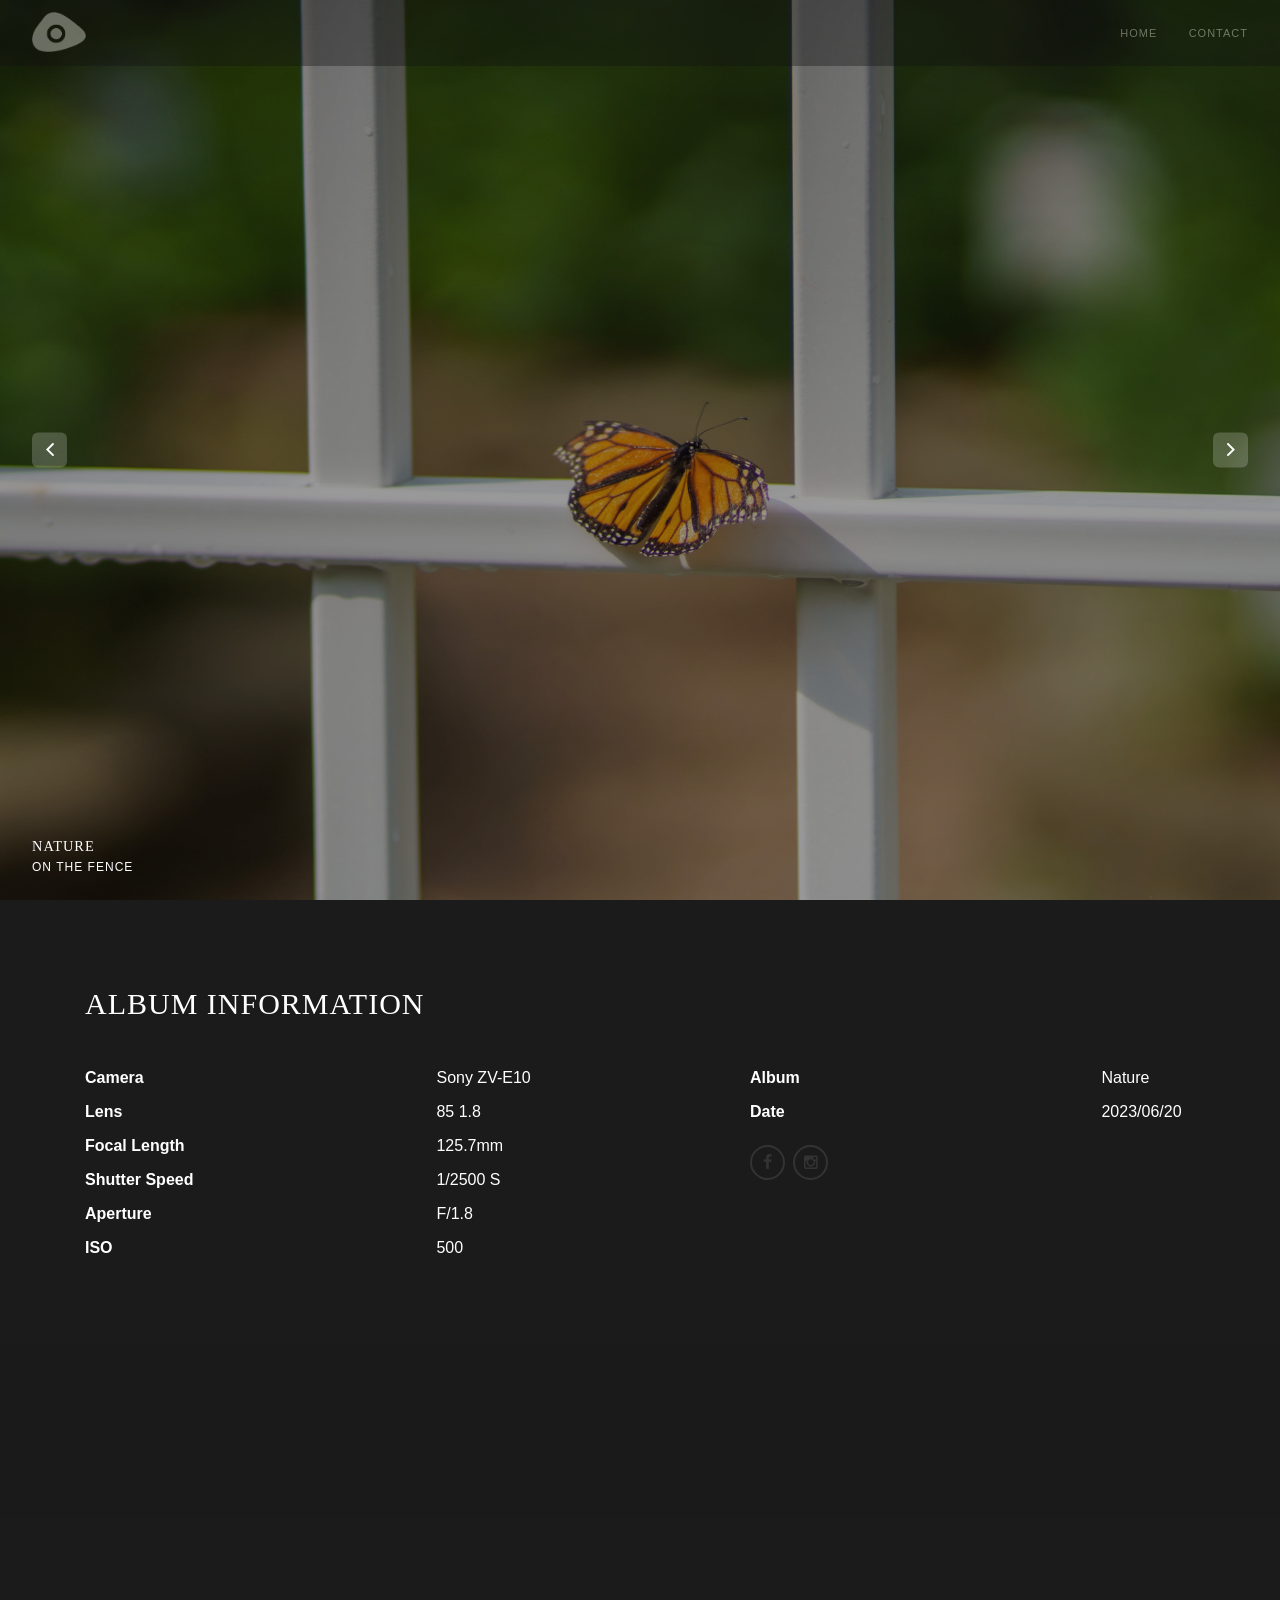
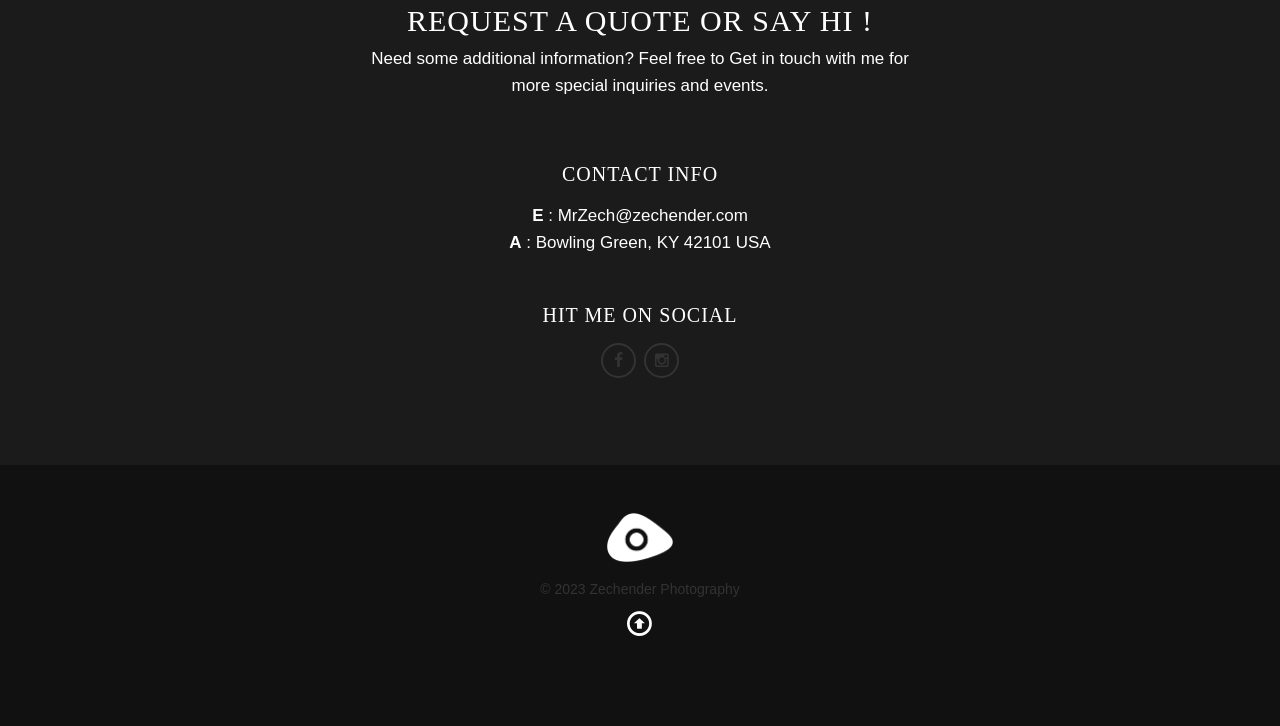
==== album 2.html @ 82163fe3 "plhotos" ====
﻿

<!DOCTYPE html>
<html lang="en">
   <head>
      <!-- Metas -->
      <meta charset="utf-8">
      <title>Sora - Minimal Photographer Template</title>
      <meta name="description" content="">
      <meta name="viewport" content="width=device-width, initial-scale=1.0">
      <!-- Css -->
      <link href="css/bootstrap.css" rel="stylesheet" type="text/css" media="all">
      <link href="css/base.css" rel="stylesheet" type="text/css" media="all">
      <link href="css/main.css" rel="stylesheet" type="text/css" media="all">
      <link href="css/flexslider.css" rel="stylesheet" type="text/css" media="all">
      <link href="css/fonts.css" rel="stylesheet" type="text/css" media="all">
      <link href="../css?family=Montserrat:400,500,600,700,800,900" rel="stylesheet">
      <link href="../css-1?family=Raleway:400,400i,500,700" rel="stylesheet">
   </head>
   <body>
      <!-- Preloader -->
      <div class="loader">
         <!-- Preloader inner -->
         <div class="loader-inner">
            <svg width="120" height="220" viewbox="0 0 100 100" class="loading-spinner" version="1.1" xmlns="http://www.w3.org/2000/svg">
               <circle class="spinner" cx="50" cy="50" r="21" fill="#111111" stroke-width="2"></circle>
            </svg>
         </div>
         <!-- End preloader inner -->
      </div>
      <!-- End preloader-->
      <!--Wrapper-->
      <div class="wrapper">
         <!--Hero section-->
         <section class="hero">
            <!--Main slider-->
            <div class="main-slider slider flexslider">
               <ul class="slides">
                  <li>
                     <div class="background-img overlay">
                        <img src="img/gallery/album/b.jpg" alt="">
                     </div>
                     <div class="block-cat">
                        <h6>Nature<span>On the Fence</span></h6>
                     </div>
                  </li>
                  <li>
                     <div class="background-img overlay">
                        <img src="img/gallery/album/b2.jpg" alt="">
                     </div>
                     <div class="block-cat">
                        <h6>Nature<span>Taking a Rest</span></h6>
                     </div>
                  </li>
                  <li>
                     <div class="background-img overlay">
                        <img src="img/gallery/album/b3.jpg" alt="">
                     </div>
                     <div class="block-cat">
                        <h6>Nature<span>Hanging in There</span></h6>
                     </div>
                  </li>
               </ul>
            </div>
            <!--End main slider-->
            <!--Header-->
            <header class="header default">
               <div class=" left-part">
                  <a class="logo scroll" href="index.html">
                  <img class="mb-0" src="img/logo.png" alt="">
                  </a>
               </div>
               <div class="right-part">
                  <nav class="main-nav">
                     <div class="toggle-mobile-but">
                        <a href="#" class="mobile-but">
                           <div class="lines"></div>
                        </a>
                     </div>
                     <ul>
                        <li><a class="scroll" href="index.html">Home</a></li>
                        <li><a class="scroll" href="#contact">Contact</a></li>
                     </ul>
                  </nav>
               </div>
            </header>
            <!--End header-->
         </section>
         <!--End hero section-->
         <!--Album section-->
         <section class="album main">
            <!--Container-->
            <div class="container">
               <!--Row-->
               <div class="row justify-content-left">
                  <div class="col-12 col-md-10 col-lg-7">
                     <div class="block-content gap-one-bottom-sm text-left ">
                        <h1 class="mb-0">Album information</h1>
                     </div>
                  </div>
               </div>
               <!--End row-->
            </div>
            <!--End container-->
            <!--Container-->
            <div class="container">
               <!--Row-->
               <div class="row justify-content-left">
                  <div class="col-12 col-lg-6">
                     <div class="block-content  text-left ">
                        <div class="block-info mb-3">
                           <span class="block-name bold">Camera</span>
                           <span class="block-value"> Sony ZV-E10</span>
                        </div>
                        <div class="block-info mb-3">
                           <span class="block-name bold">Lens</span>
                           <span class="block-value">  85 1.8</span>
                        </div>
                        <div class="block-info mb-3">
                           <span class="block-name bold">Focal Length </span>
                           <span class="block-value"> 125.7mm</span>
                        </div>
                        <div class="block-info mb-3">
                           <span class="block-name bold">Shutter Speed </span>
                           <span class="block-value">   1/2500 S</span>
                        </div>
                        <div class="block-info mb-3">
                           <span class="block-name bold">Aperture</span>
                           <span class="block-value">  F/1.8</span>
                        </div>
                        <div class="block-info">
                           <span class="block-name bold">ISO</span>
                           <span class="block-value">500</span>
                        </div>
                     </div>
                  </div>
                  <div class="col-12 col-lg-5 offset-lg-1">
                     <div class="block-info mb-3">
                        <span class="block-name bold">Album</span>
                        <span class="block-value">Nature</span>
                     </div>
                     <div class="block-info mb-4">
                        <span class="block-name bold">Date</span>
                        <span class="block-value">2023/06/20</span>
                     </div>
                     <div class="block-info">
                        <ul class="block-social dark list-inline">
                           <li class="list-inline-item">
                              <a href="https://www.facebook.com/ZechenderPhotography/"> <i class="icon-facebook"></i> </a>
                           </li>
                           <li class="list-inline-item">
                              <a href="https://www.instagram.com/iain_zechender/"><i class="icon-instagram"></i> </a>
                           </li>
                        </ul>
                     </div>
                  </div>
               </div>
               <!--End row-->
            </div>
            <!--End container-->
         </section>
         <!--End album section-->
         <!--Album navigation-->
         <section class="main overlay">
            <!-- As a general rule, include a heading (h1-h6) as a child of each section and article element for screen readers purposes-->
            <h1 class="uppercase indent">Album nav</h1>
            <div class="background-img ">
               <img src="img/gallery/album/b4.jpg" alt="">
            </div>
            
         </section>
         <!--End album navigation-->
         <section id="contact" class="contact main">
            <!--Container-->
            <div class="container">
               <!--Row-->
               <div class="row justify-content-center">
                  <div class="col-12 col-md-10 col-lg-7">
                     <div class="block-content  text-center gap-one-bottom-md front-p ">
                        <h1> Request a Quote or Say Hi !</h1>
                        <p class="lead mb-0">Need some additional information? Feel free to Get in touch with me for <br>more special inquiries and events.  </p>
                     </div>
                  </div>
               </div>
               <!--End row-->
            </div>
            <!--End container-->
            <!--Container-->
            <div class="container">
               <!--Row-->
               <div class="row justify-content-center">
                  <div class="col-12 col-md-10 col-lg-7">
                     <div class="block-content text-center">
                        <div class="block-info mb-5">
                           <h5 class="mb-3">contact info</h5>
                           <p class="lead mb-0"><span class="bold">E</span> : MrZech@zechender.com<br>
                              <span class="bold">A</span> : Bowling Green, KY 42101 USA 
                           </p>
                        </div>
                        <div class="block-info">
                           <h5 class="mb-3">Hit me on social</h5>
                           <ul class="block-social dark list-inline">
                              <li class="list-inline-item">
                                 <a href="https://www.facebook.com/ZechenderPhotography/"> <i class="icon-facebook"></i> </a>
                              </li>
                              <li class="list-inline-item">
                                 <a href="https://www.instagram.com/iain_zechender/"><i class="icon-instagram"></i> </a>
                              </li>
                           </ul>
                        </div>
                     </div>
                  </div>
               </div>
               <!--End row-->
            </div>
            <!--End container-->
         </section>
         <!--End contact section-->
         
         <footer class="footer gap-double-sm bg-secondary">
            <!--Container-->
            <div class="container">
               <!--Row-->
               <div class="row justify-content-center">
                  <div class="col-12 col-md-10 col-lg-4">
                     <div class="block-content text-center">
                        <div class="logo">
                           <img class="" src="img/logo.png" alt="">
                        </div>
                        <p class="text-small">&copy; 2023 Zechender Photography <br>
                        <a class="top scroll" href="#header"><i class="icon-up-circled-1"></i></a>
                     </div>
                  </div>
               </div>
               <!--End row-->
            </div>
            <!--End container-->
         </footer>
      </div>
      <!-- End wrapper-->
      <!--Javascript--> 
      <script src="js/jquery-1.12.4.min.js"></script>
      <script src="js/jquery.flexslider-min.js"></script>
      <script src="js/smooth-scroll.js"></script>
      <script src="js/modernizr.js"></script>
      <script src="js/instafeed.min.js"></script>
      <script src="js/jquery.gridrotator.js"></script>
      <script src="js/script.js"></script>
      <!-- Google analytics -->
      <!-- End google analytics -->
   </body>
</html>
---- css/base.css ----
/* Table of Content
==================================================
    1.Reset & Basics
    2.Basic Styles
    3.Typography and Common style
    4.Links


/* Reset & Basics (Inspired by E. Meyers) */

*,
*:before,
*:after {
    -moz-box-sizing: border-box;
    -webkit-box-sizing: border-box;
    -ms-box-sizing: border-box;
    -o-box-sizing: border-box;
}
* {
    margin: 0;
    padding: 0;
}
html,
body,
div,
span,
applet,
object,
iframe,
h1,
h2,
h3,
h4,
h5,
h6,
p,
blockquote,
pre,
a,
abbr,
acronym,
address,
big,
cite,
code,
dfn,
em,
img,
ins,
kbd,
q,
s,
samp,
small,
strike,
strong,
sub,
sup,
tt,
var,
b,
u,
i,
center,
dl,
dt,
dd,
ol,
ul,
li,
fieldset,
form,
label,
legend,
table,
caption,
tbody,
tfoot,
thead,
tr,
th,
td,
article,
aside,
canvas,
details,
embed,
figure,
figcaption,
footer,
header,
hgroup,
menu,
nav,
output,
ruby,
section,
summary,
time,
mark,
audio,
video {
    margin: 0;
    padding: 0;
    border: 0;
    font-size: 100%;
    font: inherit;
    vertical-align: baseline;
    text-decoration: none;
}
article,
aside,
details,
figcaption,
figure,
footer,
header,
hgroup,
menu,
nav,
section {
    display: block;
}
ol,
ul {
    list-style: none;
}
blockquote,
q {
    quotes: none;
}
blockquote:before,
blockquote:after,
q:before,
q:after {
    content: '';
    content: none;
}
table {
    border-collapse: collapse;
    border-spacing: 0;
}
a,
a:hover,
a:active,
a:visited,
a:focus {
    text-decoration: none;
}
img {
    display: block;
    vertical-align: middle;
    height: auto;
    max-width: 100%;
}
.map img {
    max-width: none;
}
a:focus {
    outline: 0;
}
iframe {
    width: 100%;
    border: none;
    display: inline-block;
}
::-moz-selection {
    background: #111111;
    color: #ffffff;
}
/* End reset & basics (Inspired by E. Meyers) */
/*Basic Styles*/



body {
    background: #1b1b1b;
    font-family: "Raleway", "Helvetica Neue", "Helvetica", Helvetica, Arial, sans-serif;
    color: #ffffff;
    margin: 0;
    font-size: 1em;
    font-weight: 500;
    -moz-osx-font-smoothing: grayscale;
    -webkit-font-smoothing: antialiased;
}

/*End basic styles*/
/* Typography and Common style*/

h1,
h2,
h3,
h4,
h5,
h6,
.h1,
.h2,
.h3,
.h4,
.h5,
.h6
 {
    font-family: 'Montserrat';
    margin-bottom:.4rem;
    position: relative;
    letter-spacing: 1px;
    font-weight: 500;
    
}

h1, .h1 {
  font-size: 1.875rem;
  text-transform: uppercase;
  font-weight:400;
}

h2, .h2 {
  font-size: 1.75rem;
}

h3, .h3 {
  font-size: 1.65rem;
}

h4, .h4 {
  font-size: 1.5rem;
}

h5, .h5 {
  font-size: 1.25rem;
  text-transform: uppercase;
}

h6, .h6 {
  font-size: .9375rem;
  text-transform: uppercase;
}

.h6{
    font-family: "Raleway", "Helvetica Neue", "Helvetica", Helvetica, Arial, sans-serif;
    letter-spacing: 4px;
    text-transform: uppercase;
}


em {
    font-style: italic;
}

span{
    display: inline-block;
}

p{
    line-height: 1.6;
    margin-bottom: 1.875rem;
}

p span{
    font-size: inherit;
}

strong{
    font-weight: 900;
}

span.bold{
    font-weight: 700;
}

section,
.section{
    position: relative;
    overflow: hidden;
    width: 100%;
}

.block-content {
    position: relative;
    width: 100%;
}

.front-p {
    position: relative;
    z-index: 100;
}


.text-small {
    font-size: .875rem;
    color: #333333;
    line-height: 1.7;
}

.text-small span{
    color: #ffffff;
}


.d-block{
	display: block;
}


input[type]:-moz-placeholder {
    color: rgba(85,45,35,.5);
}
:-moz-placeholder {
    color: rgba(85,45,35,.5);
}
::-moz-placeholder {
    color: rgba(85,45,35,.5);
}
:-ms-input-placeholder {
    color: rgba(85,45,35,.5);
}
::-webkit-input-placeholder {
    color: rgba(85,45,35,.5);
}


.bg-secondary{
    background: #111111;
}

.indent {
    text-indent: -999px;
    display: none;
}


/* End typography and common style*/


/*Links*/

a,
.but,
.but-round,
input[type="text"],
.mobile-but .lines:after,
.mobile-but .lines:before,
.disable,
.insta-Feed li a:before,
.block-logo img

 {
    transition: 0.4s ease-in-out;;
-webkit-transition: 0.4s ease-in-out;;
-moz-transition: 0.4s ease-in-out;;
    -ms-transition: 0.4s ease-in-out;;
    -o-transition: 0.4s ease-in-out;;
}

.block-social li.list-inline-item:not(:last-child) {
    margin-right: 0.25rem;
}

.block-social li a{
    color: #ffffff;
    border: 2px solid #ffffff;
    border-radius: 50%;
    width: 35px;
    height: 35px;
    display: inline-block;
    text-align: center;
    line-height: 2;
    opacity: .5;
}

.block-social.dark li a{
    color: #333333;
    border: 2px solid #333333;
    opacity: 1;
}


.block-social li a:hover{
    opacity: 1;
}


.block-social.dark li a:hover{
   color: #444444;
    border: 2px solid #444444;
}


.divider{
    padding-top: 12.5rem;
    padding-bottom: 12.5rem;
}


section.divider.large{
    padding-top: 20rem;
    padding-bottom: 20rem;
}

section.main, .main{
    padding-top: 7.42857rem;
    padding-bottom: 7.42857rem;
}



div[class*="col-"].gap-one-bottom-md, .gap-one-bottom-md{
    padding-bottom: 4rem;
}


div[class*="col-"].gap-one-top-md, .gap-one-top-md{
    padding-top: 4rem;
}


div[class*="col-"].gap-double-md, .gap-double-md {
    padding-top: 4rem;
    padding-bottom: 4rem;
}

div[class*="col-"].gap-one-bottom-lg, .gap-one-bottom-lg{
    padding-bottom: 10rem;
}


div[class*="col-"].gap-one-top-lg, .gap-one-top-lg{
    padding-top: 10rem;
}



div[class*="col-"].gap-double-lg, .gap-double-lg {
    padding-top: 10rem;
    padding-bottom: 10rem;
}


div[class*="col-"].gap-one-bottom-sm, .gap-one-bottom-sm{
    padding-bottom: 3rem;
}


div[class*="col-"].gap-one-top-sm, .gap-one-top-sm{
    padding-top: 3rem;
}


div[class*="col-"].gap-double-sm, .gap-double-sm {
    padding-top: 3rem;
    padding-bottom: 3rem;
}

img {
    margin-bottom: 1.875rem;
}
/*End links*/
---- css/main.css ----
/*
*	Sora - Minimal Photographer Template
* 	Copyright 2018
* 	www.mutationmedia.net
* 	Created by : mutationthemes
*
*/
/* Table of Content
==================================================
	1.Preloader
	2.Site wrapper
	3.Hero section
	4.About section
    5.Package section
    6.Testimonials section
    7.Gallery section
    8.Contact section
    8.Instagram grid section
    9.Footer
    10.Mediaqueries




/*Preloader*/

.loader {
    background: #111111;
    bottom: 0;
    height: 100%;
    left: 0;
    position: fixed;
    right: 0;
    top: 0;
    width: 100%;
    z-index: 9999;
}
.loader-inner {
    left: 0;
    position: absolute;
    top: 50%;
    width: 100%;
    text-align: center;
    transform: translateY(-50%);
    -webkit-transform: translateY(-50%);
    -moz-transform: translateY(-50%);
    -ms-transform: translateY(-50%);
    -o-transform: translateY(-50%);
}
.loading-spinner {
    width: 80px;
    height: 80px;
    animation: spinner-rotate 2s ease-in-out infinite;
    -webkit-animation: spinner-rotate 2s ease-in-out infinite;
    -moz-animation: spinner-rotate 2s ease-in-out infinite;
    -ms-animation: spinner-rotate 2s ease-in-out infinite;
    -o-animation: spinner-rotate 2s ease-in-out infinite;
}
.spinner {
    animation: spinner-color 8s ease-in-out infinite, spinner-dash 2s ease-in-out infinite;
    -webkit-animation: spinner-color 8s ease-in-out infinite, spinner-dash 2s ease-in-out infinite;
    -moz-animation: spinner-color 8s ease-in-out infinite, spinner-dash 2s ease-in-out infinite;
    -ms-animation: spinner-color 8s ease-in-out infinite, spinner-dash 2s ease-in-out infinite;
    -o-animation: spinner-color 8s ease-in-out infinite, spinner-dash 2s ease-in-out infinite;
    stroke-linecap: round;
}
@keyframes spinner-rotate {
    100% {
        transform: rotate(360deg);
        -webkit-transform: rotate(360deg);
        -moz-transform: rotate(360deg);
        -ms-transform: rotate(360deg);
        -o-transform: rotate(360deg);
    }
}
@keyframes spinner-color {
    0%, 100% {
        stroke: #ffffff;
    }
    
}
@keyframes spinner-dash {
    0% {
        stroke-dasharray: 1, 200;
        stroke-dashoffset: 0;
    }
    50% {
        stroke-dasharray: 90, 200;
        stroke-dashoffset: -35px;
    }
    100% {
        stroke-dasharray: 90, 200;
        stroke-dashoffset: -125px;
    }
}
/*End preloader*/


/*Site wrapper*/

.wrapper {
    position: relative;
}

/*End site wrapper*/


/* Hero Section*/


section.hero {
    background: #151514;
    padding: 0;
    position: relative;
    overflow:hidden;
}



.background-img  img {
    display: none;
}
.background-img {
    width: 100%;
    height: 100%;
}
.background-img {
    background-attachment: scroll;
    background-clip: border-box;
    background-color: #222222;
    background-image: none;
    background-origin: padding-box;
    background-position: 50% 50% !important;
    background-repeat: repeat;
    background-size: cover !important;
    height: 100%;
    left: 0;
    position: absolute;
    top: 0;
    width: 100%;
    z-index: 0;
}
.overlay:before {
      position: absolute;
  top: 0;
  left: 0;
  max-width: none !important;
  max-height: none !important;
  -webkit-backface-visibility: hidden;
  -moz-backface-visibility: hidden;
  -ms-backface-visibility: hidden;
  -o-backface-visibility: hidden;
  backface-visibility: hidden;
  -webkit-perspective: 1000px;
  -moz-perspective: 1000px;
  -ms-perspective: 1000px;
  -o-perspective: 1000px;
  perspective: 1000px;
    background: rgba(17, 17, 17, .4);
    width: 100%;
    height: 100%;

    z-index: 3;
    content: "";
}
section.hero   .inner-hero {
    bottom: 0;
    left: 0;
    position: absolute;
    right: 0;
    top: 0;
    height: 100%;
    z-index: 10;
}


.height-hero{
    height: 70px;
}


.slider  .slides  li {
    background-size: cover;
    min-height:600px;
}


.header.default {
    left: 0;
    position: absolute;
    top: 0;
    width: 100%;
    z-index: 1000;
}


.header.switched-header {
    background-color: #111111;
    left: 0;
    position: fixed;
    top: 0;
    width: 100%;
    z-index: 999;
}
.header  .left-part {
    float: left;
    margin-left: 2rem;
}
.header  .logo {
    display: inline-block;
    height: 50px;
    margin-top: .775rem;
}

.header  .logo  img {
    max-height: 80%;
}




.header  .right-part {
    float: right;
    margin-right: 2rem;
    position: relative;
}
.mobile-but {
    display: inline-block;
    height: 24px;
    position: absolute;
    right: -1rem;
    top: -38px;
    z-index: 1000;
    display: none;
}
.mobile-but  .lines {
    transform: translate(0px, 10px) rotate(0deg);
    -webkit-transform: translate(0px, 10px) rotate(0deg);
    -ms-transform: translate(0px, 10px) rotate(0deg);
    -moz-transform: translate(0px, 10px) rotate(0deg);
}
.mobile-but  .lines,
.mobile-but  .lines:after,
.mobile-but  .lines:before {
    height: 2px;
    width: 25px;
}
.mobile-but  .lines:after,
.mobile-but  .lines:before {
    content: " ";
    display: block;
}
.mobile-but  .lines:after {
    transform: translate(0px, 4px) rotate(0deg);
    -webkit-transform: translate(0px, 4px) rotate(0deg);
    -ms-transform: translate(0px, 4px) rotate(0deg);
    -moz-transform: translate(0px, 4px) rotate(0deg);
}
.mobile-but  .lines:before {
    transform: translate(0px, -4px) rotate(0deg);
    -webkit-transform: translate(0px, -4px) rotate(0deg);
    -ms-transform: translate(0px, -4px) rotate(0deg);
    -moz-transform: translate(0px, -4px) rotate(0deg);
}
.mobile-but  .lines:after,
.mobile-but  .lines:before {
    background: #ffffff;
}
.toggle-mobile-but.active   .mobile-but   .lines:after {
    transform: translate(0px, -1px) rotate(45deg);
    -webkit-transform: translate(0px, -1px) rotate(45deg);
    -ms-transform: translate(0px, -1px) rotate(45deg);
    -moz-transform: translate(0px, -1px) rotate(45deg);
}
.toggle-mobile-but.active  .mobile-but .lines:before {
    transform: translate(0px, 1px) rotate(-45deg);
    -webkit-transform: translate(0px, 1px) rotate(-45deg);
    -ms-transform: translate(0px, 1px) rotate(-45deg);
    -moz-transform: translate(0px, 1px) rotate(-45deg);
}
.main-nav li {
    display: block;
    float: left;
    margin-left: 1.9625rem;
    font-size: .6875rem;
    text-transform: uppercase;
    font-family: 'Montserrat', sans-serif;
    letter-spacing: 1px;
    list-style: none;
    
}
.main-nav li  a {
    color: #ffffff;
    display: block;
    position: relative;
    padding: 1.7rem 0;
}

.hero-content {
    color: #ffffff;
    position: relative;
    text-align: center;
    top: 50%;
    transform: translateY(-50%);
    -webkit-transform: translateY(-50%);
    -moz-transform: translateY(-50%);
    -ms-transform: translateY(-50%);
    -o-transform: translateY(-50%);
}

.text-frame{
    position: absolute;
    left: 50%;
    transform: translate(-50%, -50%);
    -webkit-transform: translate(-50%, -50%);
    -moz-transform: translate(-50%, -50%);
    -ms-transform: translate(-50%, -50%);
    -o-transform: translate(-50%, -50%);
    top: 50%;
}

.text-frame.hero{
    max-height: 160%;
}

.text-frame.package{
    max-height: 130%;
}

/* End hero section*/



/* About section*/


p.block-intro{
    line-height: 1.4;

}

/* End about section*/



/* Package section*/


.package-header{
    position: relative;
    height: 47px;
}

.package-header h5 span{
    display: block;
    font-family: "Raleway", "Helvetica Neue", "Helvetica", Helvetica, Arial, sans-serif;
    text-transform: uppercase;
    font-size: .8125rem;
    margin-top: .3125rem;
}


.package-body li{
    line-height: 1.7;
}


.block-logo img:hover {
    transform: scale(1.05);
    -webkit-transform: scale(1.05);
    -ms-transform: scale(1.05);
    -moz-transform: scale(1.05);
}
.block-logo img {
    opacity: .1;
    margin-bottom: 0;
}

/* End package section*/





/* Testimonials section*/


.blockquote{
    position: relative;
}

.blockquote p{
    font-weight: 800;
    line-height: 1.4;
    font-size: 2rem;
    font-family: 'Montserrat', sans-serif;
    position: relative;
}


.blockquote img.quote{
     position: absolute;
    width: 13% !important;;
    left: 0;
    top: 0;
    z-index: -1;
}

.blockquote .quote-info img{
    margin-left:auto;
    margin-right: auto;
    margin-bottom: 1.25rem;
    width: 12% !important;
}

.blockquote .quote-info h6 span{
    display: block;
    font-family: "Raleway", "Helvetica Neue", "Helvetica", Helvetica, Arial, sans-serif;
    text-transform: uppercase;
    font-size: .8125rem;
    margin-top: .3125rem;
}

/* End testimonials section*/




/* Gallery section*/



.gallery .block-content .col-lg-4{
    padding-right: 0;
    padding-left: 0;
    float: left;
}

.gallery .block-content .block-gallery{
    position: relative;
}

.gallery .block-content .block-gallery img{
    margin-bottom: 0;
}

.block-gallery .block-cat a{
    position: absolute;
    background: rgba(17, 17, 17, .4);
    width: 100%;
    height: 100%;
    left: 0;
    top: 0;



}

.block-gallery .block-cat a:hover{
    background: rgba(17, 17, 17, .6);

}

.block-gallery .block-cat h6, .main-slider .block-cat h6{
    position: absolute;
    left: 2rem;
    bottom: 20px;
    z-index: 4;
}


.block-gallery .block-cat i{
    position: absolute;
    right: 2rem;
    bottom: 50px;
    z-index: 4;
    font-size: 1.1rem;
}


.block-gallery .block-cat h6 span, .main-slider .block-cat h6 span{
    display: block;
    font-family: "Raleway", "Helvetica Neue", "Helvetica", Helvetica, Arial, sans-serif;
    text-transform: uppercase;
    font-size: .8125rem;
    margin-top: .3125rem;
    font-weight: 300;
}



.block-content.filter{
	padding: 1.25rem 0;
}

.height-filter{
    height: 37px;
}


.height-filter img.menu-filter-frame{
    -webkit-transform: translateX(-50%);
    -moz-transform: translateX(-50%);
    -ms-transform: translateX(-50%);
    -o-transform: translateX(-50%);
    position: absolute;
    top: 19px;
    max-height:51%;
    left: 50%;
}

.block-filter {
    z-index: 100;
    width: 100%;
    text-align: center;
}


.block-filter li{
	padding: .75rem 0;
}


.block-filter li, .block-album-nav li, .height-insta .block-content a {
    margin-left: .98125rem;
    margin-right: .98125rem !important;
    font-size: .6875em;
    text-transform: uppercase;
    font-family: 'Montserrat', sans-serif;
    letter-spacing: 1px;
    position: relative;
}



.block-filter li a.active:before {
    content: "";
    background: #ffffff;
    width: 100%;
    height: 1px;
    position: absolute;
    top:18px;
    
}

.disable:before{
    opacity:.6;
    background-color: #222222;
    content: "";
    display: block;
    height: 100%;
    left: 0;
    position: absolute;
    top: 0;
    width: 100%;
    z-index:12;
}

.block-info   p{
    display: inline-block;
}

.block-info .block-name {
    min-width: 347px;
}



 .height-album{
    position: absolute;
    left: 50%;
    transform: translateX(-50%);
    -webkit-transform: translateX(-50%);
    -moz-transform: translateX(-50%);
    -ms-transform: translateX(-50%);
    -o-transform: translateX(-50%);
    height: 37px;
    width: 100%;
    top: -10px;
}

 .height-album img.menu-album-frame {
    position: absolute;
    max-width: inherit;
    left: 50%;
    transform: translateX(-50%);
    -webkit-transform: translateX(-50%);
    -moz-transform: translateX(-50%);
    -ms-transform: translateX(-50%);
    -o-transform: translateX(-50%);
    max-height: 100%;
    top: -4px;
}



 .height-insta img.insta-btn-frame {
    position: absolute;
    max-width: inherit;
    left: 50%;
    transform: translateX(-50%);
    -webkit-transform: translateX(-50%);
    -moz-transform: translateX(-50%);
    -ms-transform: translateX(-50%);
    -o-transform: translateX(-50%);
    max-height: 100%;
    top: -4px;

}


.height-insta{
    height: 37px;
    position: absolute;
    left: 50%;
    transform: translateX(-50%);
    -webkit-transform: translateX(-50%);
    -moz-transform: translateX(-50%);
    -ms-transform: translateX(-50%);
    -o-transform: translateX(-50%);
    top: 100px;
    width: 100%;
}


.height-insta .block-content a i {
    margin-right: .625rem;
}


/* End gallery section*/



/* Instagram grid section*/

.ri-grid ul {
    list-style: none;
    display: block;
    width: 100%;
    margin: 0;
    padding: 0;
}


.ri-grid ul:before,
.ri-grid ul:after{
    content: '';
    display: table;
}

.ri-grid ul:after {
    clear: both;
}

.ri-grid ul {
    zoom: 1; /* For IE 6/7 (trigger hasLayout) */
} 

.ri-grid ul li {
    -webkit-perspective: 400px;
    -moz-perspective: 400px;
    -o-perspective: 400px;
    -ms-perspective: 400px;
    perspective: 400px; 
    margin: 0;
    padding: 0;
    float: left;
    position: relative;
    display: block;
    overflow: hidden;
    background: #1b1b1b;
}

.ri-grid ul li a{
    display: block;
    outline: none;
    position: absolute;
    left: 0;
    top: 0;
    width: 100%;
    height: 100%;
    -webkit-backface-visibility: hidden;
    -moz-backface-visibility: hidden;
    -o-backface-visibility: hidden;
    -ms-backface-visibility: hidden;
    backface-visibility: hidden;
    -webkit-transform-style: preserve-3d;
    -moz-transform-style: preserve-3d;
    -o-transform-style: preserve-3d;
    -ms-transform-style: preserve-3d;
    transform-style: preserve-3d;
    -webkit-background-size: 100% 100%;
    -moz-background-size: 100% 100%;
    background-size: 100% 100%;
    background-position: center center;
    background-repeat: no-repeat;
    background-color: #333;
    -webkit-box-sizing: content-box;
    -moz-box-sizing: content-box;
    box-sizing: content-box;
}


.insta-Feed li a{
    position: relative;
}


.insta-Feed li a:before {
    position: absolute;
    background: rgba(17, 17, 17, .4);
    width: 100%;
    height: 100%;
    top: 0;
    left: 0;
    z-index: 3;
    content: "";
}


.insta-Feed li a:hover:before {
    position: absolute;
    background: rgba(17, 17, 17, .6);
    width: 100%;
    height: 100%;
    top: 0;
    left: 0;
    z-index: 3;
    content: "";
}

/* End instagram grid section */


/* Footer*/



.footer .logo{
    display: block;
    height: 65px;
}

.footer .logo img {
    max-height: 75%;
    margin-left:auto;
    margin-right: auto;
}

.footer a.top{
    color: #ffffff;
    font-size: 1.675rem;
    display: inline-block;
}


/* End footer*/


/*Media queries*/

@media  screen and (max-width: 1366px) {
    
}

@media all and (max-width: 990px) {


    .header .left-part,
    .header .right-part {float: none;display: block;}
    .header .left-part {margin-left: 1rem;}
    .header {background-color: #1b1b1b;padding:.375rem 0;}
    .header .logo {margin-top: 0;}
    .header .logo img {margin-top: .4125rem;}
    .mobile-but {display: block;}
    .main-nav ul {display: none;}
    .main-nav li {float: none;display: block;margin-left: 1rem;}
    .main-nav li a{padding: .525rem 0;}
    .main-nav li:first-child a {padding-top: .625rem;}
    .block-logo img {width: 35%;margin-left: auto;margin-right: auto;}

}

@media only screen and (min-device-width: 720px) and (max-device-width: 1280px) and (orientation: portrait) {
    input,
    textarea {
        -webkit-appearance: none;
    }   

}

@media only screen and (min-device-width: 1024px) and (max-device-width: 1366px) and (orientation: landscape) {
			
			section.main, .main {padding-top: 5.42857rem; padding-bottom: 5.42857rem;}
    		h6, .h6{font-size: .9rem;}
			.block-gallery .block-cat h6 span, .main-slider .block-cat h6 span, .blockquote .quote-info h6 span{font-size: .7525rem;}
}


@media only screen and (min-device-width: 1024px) and (max-device-width: 1366px)  and (orientation: portrait){
			
			section.main, .main {padding-top: 5.42857rem; padding-bottom: 5.42857rem;}
			.blockquote p{font-size: 1.875rem;}
			h6, .h6{font-size: .9rem;}
			.block-gallery .block-cat h6 span, .main-slider .block-cat h6 span, .blockquote .quote-info h6 span{font-size: .7525rem;}
    
}


@media only screen and (min-width: 768px) and (max-width: 1024px) and (orientation: landscape) {
    input,
    textarea {
        -webkit-appearance: none;
    }

	section.main, .main {padding-top: 5.42857rem; padding-bottom: 5.42857rem;}
    h1, .h1{font-size: 1.675rem;}
    h6, .h6{font-size: .8375rem;}
    h5, .h5 {font-size: 1.15rem;}
    .block-gallery .block-cat h6 span, .main-slider .block-cat h6 span, .blockquote .quote-info h6 span{font-size: .7125rem;}
    .text-frame.hero{max-height: 140%;top:40%}
    .text-frame.package{max-height: 120%;}
    .block-gallery .block-cat i{right: 1rem;}
    .blockquote p{font-size: 1.875rem;}
    .blockquote img.quote{width: 15% !important;}

}



@media only screen and (min-width: 768px) and (max-width: 960px){
    input,
    textarea {
        -webkit-appearance: none;
    }

	section.main, .main {padding-top: 5.42857rem; padding-bottom: 5.42857rem;}
    h1, .h1{font-size: 1.675rem;}
    h6, .h6{font-size: .9375rem;}
    h5, .h5 {font-size: 1.15rem;}
    .block-gallery .block-cat h6 span, .main-slider .block-cat h6 span{font-size: .7125rem;}
    .text-frame.hero{max-height: 140%;top:40%}
    .text-frame.package{max-height: 120%;}
    .block-filter li {margin-left: .48125rem !important;margin-right: .48125rem !important;}
    .block-logo img {width: 25%;margin-left: auto;margin-right: auto;}
    .block-package{margin-bottom: 4rem;}
    .blockquote p{font-size: 1.875rem;}
    .blockquote img.quote{width: 15% !important;}
    .row .col-12.col-lg-4:last-child .block-package{margin-bottom: 0;}  
    section.album .col-12.col-lg-5.offset-lg-1{margin-top:1rem; }
    .height-filter img.menu-filter-frame{max-height: 45%;top:22px;}
    .main-nav li {font-size:.6875rem;}

    
}



@media only screen and (min-width: 480px) and (max-width: 767px) {
    input,
    textarea {
        -webkit-appearance: none;
    }

    body{font-size: .875rem;}
    section.main, .main {padding-top: 5.42857rem; padding-bottom: 5.42857rem;}
    h1, .h1{font-size: 1.275rem;}
    h6, .h6{font-size: .7675rem;}
    .h6{letter-spacing:3px}
    h5, .h5 {font-size: 1.05rem;}
    .lead{font-size: .9375rem;}
    .text-small{font-size: .75rem;}
    .btn{font-size: .7125rem; padding: 1rem 1rem;}
    .block-social li a{line-height: 2.2;}
    .block-gallery .block-cat h6 span, .main-slider .block-cat h6 span, .blockquote .quote-info h6 span{font-size: .6125rem;}
    .block-gallery .block-cat h6, .main-slider .block-cat h6{left: 1rem;}
    .block-gallery .block-cat i{right: 1rem;bottom: 42px;}
    .text-frame.hero{max-height: 105%;top:35%;}
    .text-frame.package{max-height: 110%;}
    .height-filter img.menu-filter-frame{max-height: 49%;}
    .divider {padding-top: 10rem;padding-bottom: 10rem;}
    .block-package{margin-bottom: 4rem;}
    .row .col-12.col-lg-4:last-child .block-package{margin-bottom: 0;}
    .blockquote p{font-size: 1.375rem;}
    .blockquote img.quote{width: 15% !important;}
    .block-logo img {width: 35%;margin-left: auto;margin-right: auto;}
    section.album .col-12.col-lg-5.offset-lg-1{margin-top:1rem; }


   
}
@media only screen and (max-width: 479px) {
    input,
    textarea {
        -webkit-appearance: none;
    }


    body{font-size: .875rem;}
    section.main, .main {padding-top: 5.42857rem; padding-bottom: 5.42857rem;}
    h1, .h1{font-size: 1.275rem;}
    h6, .h6{font-size: .7675rem;}
    .h6{letter-spacing:3px}
    h5, .h5 {font-size: 1.05rem;}
    .lead{font-size: .9375rem;}
    .text-small{font-size: .75rem;}
    .btn{font-size: .7125rem; padding: 1rem 1rem;}
    .block-social li a{line-height: 2.2;}
    .block-gallery .block-cat h6 span, .main-slider .block-cat h6 span, .blockquote .quote-info h6 span{font-size: .6125rem;}
    .text-frame.hero{max-height: 105%;top:35%;}
    .text-frame.package{max-height: 110%;}
    .height-filter{height: auto;}
    .block-gallery .block-cat h6, .main-slider .block-cat h6{left: 1rem;}
    .block-gallery .block-cat i{right: 1rem;bottom: 42px;}
    .blockquote .quote-info img{width: 20% !important;}
     .flex-direction-nav .flex-prev {left: 1rem !important;}
 	.flex-direction-nav .flex-next{right: 1rem !important;}
    .block-logo img {width: 50%;margin-left: auto;margin-right: auto;}
    .block-package{margin-bottom: 2rem;}
    .blockquote p{font-size: 1.375rem;}
    .blockquote img.quote{width: 20% !important;}
    .row .col-12.col-lg-4:last-child .block-package{margin-bottom: 0;}  
    .height-filter img.menu-filter-frame, .height-album img.menu-album-frame{display: none;}
    .block-info .block-name{min-width: 190px;}
    section.album .col-12.col-lg-5.offset-lg-1{margin-top:1rem; }

   
    
}
/*End media queries*/
---- css/fonts.css ----
﻿@font-face {
  font-family: 'fontello';
  src: url('../font/fontello.eot');
  src: url('../font/fontello.eot') format('embedded-opentype'),
       url('../font/fontello.woff2') format('woff2'),
       url('../font/fontello.woff') format('woff'),
       url('../font/fontello.ttf') format('truetype'),
       url('../font/fontello.svg') format('svg');
  font-weight: normal;
  font-style: normal;
}
/* Chrome hack: SVG is rendered more smooth in Windozze. 100% magic, uncomment if you need it. */
/* Note, that will break hinting! In other OS-es font will be not as sharp as it could be */
/*
@media screen and (-webkit-min-device-pixel-ratio:0) {
  @font-face {
    font-family: 'fontello';
    src: url('../font/fontello.svg') format('svg');
  }
}
*/
 
 [class^="icon-"]:before, [class*=" icon-"]:before {
  font-family: "fontello";
  font-style: normal;
  font-weight: normal;
  speak: none;
 
  display: inline-block;
  text-decoration: inherit;
  width: 1em;
  margin-right: .2em;
  text-align: center;
  /* opacity: .8; */
 
  /* For safety - reset parent styles, that can break glyph codes*/
  font-variant: normal;
  text-transform: none;
 
  /* fix buttons height, for twitter bootstrap */
  line-height: 1em;
 
  /* Animation center compensation - margins should be symmetric */
  /* remove if not needed */
  margin-left: .2em;
 
  /* you can be more comfortable with increased icons size */
  /* font-size: 120%; */
 
  /* Font smoothing. That was taken from TWBS */
  -webkit-font-smoothing: antialiased;
  -moz-osx-font-smoothing: grayscale;
 
  /* Uncomment for 3D effect */
  /* text-shadow: 1px 1px 1px rgba(127, 127, 127, 0.3); */
}
 
.icon-glass:before { content: '\e800'; } /* 'î €' */
.icon-music:before { content: '\e801'; } /* 'î ' */
.icon-search:before { content: '\e802'; } /* 'î ‚' */
.icon-mail:before { content: '\e803'; } /* 'î ƒ' */
.icon-mail-alt:before { content: '\e804'; } /* 'î „' */
.icon-mail-squared:before { content: '\e805'; } /* 'î …' */
.icon-heart:before { content: '\e806'; } /* 'î †' */
.icon-heart-empty:before { content: '\e807'; } /* 'î ‡' */
.icon-star:before { content: '\e808'; } /* 'î ˆ' */
.icon-star-empty:before { content: '\e809'; } /* 'î ‰' */
.icon-star-half:before { content: '\e80a'; } /* 'î Š' */
.icon-star-half-alt:before { content: '\e80b'; } /* 'î ‹' */
.icon-user:before { content: '\e80c'; } /* 'î Œ' */
.icon-user-plus:before { content: '\e80d'; } /* 'î ' */
.icon-user-times:before { content: '\e80e'; } /* 'î Ž' */
.icon-users:before { content: '\e80f'; } /* 'î ' */
.icon-male:before { content: '\e810'; } /* 'î ' */
.icon-female:before { content: '\e811'; } /* 'î ‘' */
.icon-child:before { content: '\e812'; } /* 'î ’' */
.icon-user-secret:before { content: '\e813'; } /* 'î “' */
.icon-video:before { content: '\e814'; } /* 'î ”' */
.icon-videocam:before { content: '\e815'; } /* 'î •' */
.icon-picture:before { content: '\e816'; } /* 'î –' */
.icon-camera:before { content: '\e817'; } /* 'î —' */
.icon-camera-alt:before { content: '\e818'; } /* 'î ˜' */
.icon-th-large:before { content: '\e819'; } /* 'î ™' */
.icon-th:before { content: '\e81a'; } /* 'î š' */
.icon-th-list:before { content: '\e81b'; } /* 'î ›' */
.icon-ok:before { content: '\e81c'; } /* 'î œ' */
.icon-ok-circled:before { content: '\e81d'; } /* 'î ' */
.icon-ok-circled2:before { content: '\e81e'; } /* 'î ž' */
.icon-ok-squared:before { content: '\e81f'; } /* 'î Ÿ' */
.icon-cancel:before { content: '\e820'; } /* 'î  ' */
.icon-cancel-circled:before { content: '\e821'; } /* 'î ¡' */
.icon-cancel-circled2:before { content: '\e822'; } /* 'î ¢' */
.icon-plus:before { content: '\e823'; } /* 'î £' */
.icon-plus-circled:before { content: '\e824'; } /* 'î ¤' */
.icon-plus-squared:before { content: '\e825'; } /* 'î ¥' */
.icon-plus-squared-alt:before { content: '\e826'; } /* 'î ¦' */
.icon-minus:before { content: '\e827'; } /* 'î §' */
.icon-minus-circled:before { content: '\e828'; } /* 'î ¨' */
.icon-minus-squared:before { content: '\e829'; } /* 'î ©' */
.icon-minus-squared-alt:before { content: '\e82a'; } /* 'î ª' */
.icon-help:before { content: '\e82b'; } /* 'î «' */
.icon-help-circled:before { content: '\e82c'; } /* 'î ¬' */
.icon-info-circled:before { content: '\e82d'; } /* 'î ­' */
.icon-info:before { content: '\e82e'; } /* 'î ®' */
.icon-home:before { content: '\e82f'; } /* 'î ¯' */
.icon-link:before { content: '\e830'; } /* 'î °' */
.icon-unlink:before { content: '\e831'; } /* 'î ±' */
.icon-link-ext:before { content: '\e832'; } /* 'î ²' */
.icon-link-ext-alt:before { content: '\e833'; } /* 'î ³' */
.icon-attach:before { content: '\e834'; } /* 'î ´' */
.icon-lock:before { content: '\e835'; } /* 'î µ' */
.icon-lock-open:before { content: '\e836'; } /* 'î ¶' */
.icon-lock-open-alt:before { content: '\e837'; } /* 'î ·' */
.icon-pin:before { content: '\e838'; } /* 'î ¸' */
.icon-eye:before { content: '\e839'; } /* 'î ¹' */
.icon-eye-off:before { content: '\e83a'; } /* 'î º' */
.icon-tag:before { content: '\e83b'; } /* 'î »' */
.icon-tags:before { content: '\e83c'; } /* 'î ¼' */
.icon-bookmark:before { content: '\e83d'; } /* 'î ½' */
.icon-bookmark-empty:before { content: '\e83e'; } /* 'î ¾' */
.icon-flag:before { content: '\e83f'; } /* 'î ¿' */
.icon-flag-empty:before { content: '\e840'; } /* 'î¡€' */
.icon-flag-checkered:before { content: '\e841'; } /* 'î¡' */
.icon-thumbs-up:before { content: '\e842'; } /* 'î¡‚' */
.icon-thumbs-down:before { content: '\e843'; } /* 'î¡ƒ' */
.icon-thumbs-up-alt:before { content: '\e844'; } /* 'î¡„' */
.icon-thumbs-down-alt:before { content: '\e845'; } /* 'î¡…' */
.icon-download:before { content: '\e846'; } /* 'î¡†' */
.icon-upload:before { content: '\e847'; } /* 'î¡‡' */
.icon-download-cloud:before { content: '\e848'; } /* 'î¡ˆ' */
.icon-upload-cloud:before { content: '\e849'; } /* 'î¡‰' */
.icon-reply:before { content: '\e84a'; } /* 'î¡Š' */
.icon-reply-all:before { content: '\e84b'; } /* 'î¡‹' */
.icon-forward:before { content: '\e84c'; } /* 'î¡Œ' */
.icon-quote-left:before { content: '\e84d'; } /* 'î¡' */
.icon-quote-right:before { content: '\e84e'; } /* 'î¡Ž' */
.icon-code:before { content: '\e84f'; } /* 'î¡' */
.icon-export:before { content: '\e850'; } /* 'î¡' */
.icon-export-alt:before { content: '\e851'; } /* 'î¡‘' */
.icon-share:before { content: '\e852'; } /* 'î¡’' */
.icon-share-squared:before { content: '\e853'; } /* 'î¡“' */
.icon-pencil:before { content: '\e854'; } /* 'î¡”' */
.icon-pencil-squared:before { content: '\e855'; } /* 'î¡•' */
.icon-edit:before { content: '\e856'; } /* 'î¡–' */
.icon-print:before { content: '\e857'; } /* 'î¡—' */
.icon-retweet:before { content: '\e858'; } /* 'î¡˜' */
.icon-keyboard:before { content: '\e859'; } /* 'î¡™' */
.icon-gamepad:before { content: '\e85a'; } /* 'î¡š' */
.icon-comment:before { content: '\e85b'; } /* 'î¡›' */
.icon-chat:before { content: '\e85c'; } /* 'î¡œ' */
.icon-comment-empty:before { content: '\e85d'; } /* 'î¡' */
.icon-chat-empty:before { content: '\e85e'; } /* 'î¡ž' */
.icon-bell:before { content: '\e85f'; } /* 'î¡Ÿ' */
.icon-bell-alt:before { content: '\e860'; } /* 'î¡ ' */
.icon-bell-off:before { content: '\e861'; } /* 'î¡¡' */
.icon-bell-off-empty:before { content: '\e862'; } /* 'î¡¢' */
.icon-attention-alt:before { content: '\e863'; } /* 'î¡£' */
.icon-attention:before { content: '\e864'; } /* 'î¡¤' */
.icon-attention-circled:before { content: '\e865'; } /* 'î¡¥' */
.icon-location:before { content: '\e866'; } /* 'î¡¦' */
.icon-direction:before { content: '\e867'; } /* 'î¡§' */
.icon-compass:before { content: '\e868'; } /* 'î¡¨' */
.icon-trash:before { content: '\e869'; } /* 'î¡©' */
.icon-trash-empty:before { content: '\e86a'; } /* 'î¡ª' */
.icon-doc:before { content: '\e86b'; } /* 'î¡«' */
.icon-docs:before { content: '\e86c'; } /* 'î¡¬' */
.icon-doc-text:before { content: '\e86d'; } /* 'î¡­' */
.icon-doc-inv:before { content: '\e86e'; } /* 'î¡®' */
.icon-doc-text-inv:before { content: '\e86f'; } /* 'î¡¯' */
.icon-file-pdf:before { content: '\e870'; } /* 'î¡°' */
.icon-file-word:before { content: '\e871'; } /* 'î¡±' */
.icon-file-excel:before { content: '\e872'; } /* 'î¡²' */
.icon-file-powerpoint:before { content: '\e873'; } /* 'î¡³' */
.icon-file-image:before { content: '\e874'; } /* 'î¡´' */
.icon-file-archive:before { content: '\e875'; } /* 'î¡µ' */
.icon-file-audio:before { content: '\e876'; } /* 'î¡¶' */
.icon-file-video:before { content: '\e877'; } /* 'î¡·' */
.icon-file-code:before { content: '\e878'; } /* 'î¡¸' */
.icon-folder:before { content: '\e879'; } /* 'î¡¹' */
.icon-folder-open:before { content: '\e87a'; } /* 'î¡º' */
.icon-folder-empty:before { content: '\e87b'; } /* 'î¡»' */
.icon-folder-open-empty:before { content: '\e87c'; } /* 'î¡¼' */
.icon-box:before { content: '\e87d'; } /* 'î¡½' */
.icon-rss:before { content: '\e87e'; } /* 'î¡¾' */
.icon-rss-squared:before { content: '\e87f'; } /* 'î¡¿' */
.icon-phone:before { content: '\e880'; } /* 'î¢€' */
.icon-phone-squared:before { content: '\e881'; } /* 'î¢' */
.icon-fax:before { content: '\e882'; } /* 'î¢‚' */
.icon-menu:before { content: '\e883'; } /* 'î¢ƒ' */
.icon-cog:before { content: '\e884'; } /* 'î¢„' */
.icon-cog-alt:before { content: '\e885'; } /* 'î¢…' */
.icon-wrench:before { content: '\e886'; } /* 'î¢†' */
.icon-sliders:before { content: '\e887'; } /* 'î¢‡' */
.icon-basket:before { content: '\e888'; } /* 'î¢ˆ' */
.icon-cart-plus:before { content: '\e889'; } /* 'î¢‰' */
.icon-cart-arrow-down:before { content: '\e88a'; } /* 'î¢Š' */
.icon-calendar:before { content: '\e88b'; } /* 'î¢‹' */
.icon-calendar-empty:before { content: '\e88c'; } /* 'î¢Œ' */
.icon-login:before { content: '\e88d'; } /* 'î¢' */
.icon-logout:before { content: '\e88e'; } /* 'î¢Ž' */
.icon-mic:before { content: '\e88f'; } /* 'î¢' */
.icon-mute:before { content: '\e890'; } /* 'î¢' */
.icon-volume-off:before { content: '\e891'; } /* 'î¢‘' */
.icon-volume-down:before { content: '\e892'; } /* 'î¢’' */
.icon-volume-up:before { content: '\e893'; } /* 'î¢“' */
.icon-headphones:before { content: '\e894'; } /* 'î¢”' */
.icon-clock:before { content: '\e895'; } /* 'î¢•' */
.icon-lightbulb:before { content: '\e896'; } /* 'î¢–' */
.icon-block:before { content: '\e897'; } /* 'î¢—' */
.icon-resize-full:before { content: '\e898'; } /* 'î¢˜' */
.icon-resize-full-alt:before { content: '\e899'; } /* 'î¢™' */
.icon-resize-small:before { content: '\e89a'; } /* 'î¢š' */
.icon-resize-vertical:before { content: '\e89b'; } /* 'î¢›' */
.icon-resize-horizontal:before { content: '\e89c'; } /* 'î¢œ' */
.icon-move:before { content: '\e89d'; } /* 'î¢' */
.icon-zoom-in:before { content: '\e89e'; } /* 'î¢ž' */
.icon-zoom-out:before { content: '\e89f'; } /* 'î¢Ÿ' */
.icon-down-circled2:before { content: '\e8a0'; } /* 'î¢ ' */
.icon-up-circled2:before { content: '\e8a1'; } /* 'î¢¡' */
.icon-left-circled2:before { content: '\e8a2'; } /* 'î¢¢' */
.icon-right-circled2:before { content: '\e8a3'; } /* 'î¢£' */
.icon-down-dir:before { content: '\e8a4'; } /* 'î¢¤' */
.icon-up-dir:before { content: '\e8a5'; } /* 'î¢¥' */
.icon-left-dir:before { content: '\e8a6'; } /* 'î¢¦' */
.icon-right-dir:before { content: '\e8a7'; } /* 'î¢§' */
.icon-down-open:before { content: '\e8a8'; } /* 'î¢¨' */
.icon-left-open:before { content: '\e8a9'; } /* 'î¢©' */
.icon-right-open:before { content: '\e8aa'; } /* 'î¢ª' */
.icon-up-open:before { content: '\e8ab'; } /* 'î¢«' */
.icon-angle-left:before { content: '\e8ac'; } /* 'î¢¬' */
.icon-angle-right:before { content: '\e8ad'; } /* 'î¢­' */
.icon-angle-up:before { content: '\e8ae'; } /* 'î¢®' */
.icon-angle-down:before { content: '\e8af'; } /* 'î¢¯' */
.icon-angle-circled-left:before { content: '\e8b0'; } /* 'î¢°' */
.icon-angle-circled-right:before { content: '\e8b1'; } /* 'î¢±' */
.icon-angle-circled-up:before { content: '\e8b2'; } /* 'î¢²' */
.icon-angle-circled-down:before { content: '\e8b3'; } /* 'î¢³' */
.icon-angle-double-left:before { content: '\e8b4'; } /* 'î¢´' */
.icon-angle-double-right:before { content: '\e8b5'; } /* 'î¢µ' */
.icon-angle-double-up:before { content: '\e8b6'; } /* 'î¢¶' */
.icon-angle-double-down:before { content: '\e8b7'; } /* 'î¢·' */
.icon-down:before { content: '\e8b8'; } /* 'î¢¸' */
.icon-left:before { content: '\e8b9'; } /* 'î¢¹' */
.icon-right:before { content: '\e8ba'; } /* 'î¢º' */
.icon-up:before { content: '\e8bb'; } /* 'î¢»' */
.icon-down-big:before { content: '\e8bc'; } /* 'î¢¼' */
.icon-left-big:before { content: '\e8bd'; } /* 'î¢½' */
.icon-right-big:before { content: '\e8be'; } /* 'î¢¾' */
.icon-up-big:before { content: '\e8bf'; } /* 'î¢¿' */
.icon-right-hand:before { content: '\e8c0'; } /* 'î£€' */
.icon-left-hand:before { content: '\e8c1'; } /* 'î£' */
.icon-up-hand:before { content: '\e8c2'; } /* 'î£‚' */
.icon-down-hand:before { content: '\e8c3'; } /* 'î£ƒ' */
.icon-left-circled:before { content: '\e8c4'; } /* 'î£„' */
.icon-right-circled:before { content: '\e8c5'; } /* 'î£…' */
.icon-up-circled:before { content: '\e8c6'; } /* 'î£†' */
.icon-down-circled:before { content: '\e8c7'; } /* 'î£‡' */
.icon-cw:before { content: '\e8c8'; } /* 'î£ˆ' */
.icon-ccw:before { content: '\e8c9'; } /* 'î£‰' */
.icon-arrows-cw:before { content: '\e8ca'; } /* 'î£Š' */
.icon-level-up:before { content: '\e8cb'; } /* 'î£‹' */
.icon-level-down:before { content: '\e8cc'; } /* 'î£Œ' */
.icon-shuffle:before { content: '\e8cd'; } /* 'î£' */
.icon-exchange:before { content: '\e8ce'; } /* 'î£Ž' */
.icon-history:before { content: '\e8cf'; } /* 'î£' */
.icon-expand:before { content: '\e8d0'; } /* 'î£' */
.icon-collapse:before { content: '\e8d1'; } /* 'î£‘' */
.icon-expand-right:before { content: '\e8d2'; } /* 'î£’' */
.icon-collapse-left:before { content: '\e8d3'; } /* 'î£“' */
.icon-play:before { content: '\e8d4'; } /* 'î£”' */
.icon-play-circled:before { content: '\e8d5'; } /* 'î£•' */
.icon-play-circled2:before { content: '\e8d6'; } /* 'î£–' */
.icon-stop:before { content: '\e8d7'; } /* 'î£—' */
.icon-pause:before { content: '\e8d8'; } /* 'î£˜' */
.icon-to-end:before { content: '\e8d9'; } /* 'î£™' */
.icon-to-end-alt:before { content: '\e8da'; } /* 'î£š' */
.icon-to-start:before { content: '\e8db'; } /* 'î£›' */
.icon-to-start-alt:before { content: '\e8dc'; } /* 'î£œ' */
.icon-fast-fw:before { content: '\e8dd'; } /* 'î£' */
.icon-fast-bw:before { content: '\e8de'; } /* 'î£ž' */
.icon-eject:before { content: '\e8df'; } /* 'î£Ÿ' */
.icon-target:before { content: '\e8e0'; } /* 'î£ ' */
.icon-signal:before { content: '\e8e1'; } /* 'î£¡' */
.icon-wifi:before { content: '\e8e2'; } /* 'î£¢' */
.icon-award:before { content: '\e8e3'; } /* 'î££' */
.icon-desktop:before { content: '\e8e4'; } /* 'î£¤' */
.icon-laptop:before { content: '\e8e5'; } /* 'î£¥' */
.icon-tablet:before { content: '\e8e6'; } /* 'î£¦' */
.icon-mobile:before { content: '\e8e7'; } /* 'î£§' */
.icon-inbox:before { content: '\e8e8'; } /* 'î£¨' */
.icon-globe:before { content: '\e8e9'; } /* 'î£©' */
.icon-sun:before { content: '\e8ea'; } /* 'î£ª' */
.icon-cloud:before { content: '\e8eb'; } /* 'î£«' */
.icon-flash:before { content: '\e8ec'; } /* 'î£¬' */
.icon-moon:before { content: '\e8ed'; } /* 'î£­' */
.icon-umbrella:before { content: '\e8ee'; } /* 'î£®' */
.icon-flight:before { content: '\e8ef'; } /* 'î£¯' */
.icon-fighter-jet:before { content: '\e8f0'; } /* 'î£°' */
.icon-paper-plane:before { content: '\e8f1'; } /* 'î£±' */
.icon-paper-plane-empty:before { content: '\e8f2'; } /* 'î£²' */
.icon-space-shuttle:before { content: '\e8f3'; } /* 'î£³' */
.icon-leaf:before { content: '\e8f4'; } /* 'î£´' */
.icon-font:before { content: '\e8f5'; } /* 'î£µ' */
.icon-bold:before { content: '\e8f6'; } /* 'î£¶' */
.icon-medium:before { content: '\e8f7'; } /* 'î£·' */
.icon-italic:before { content: '\e8f8'; } /* 'î£¸' */
.icon-header:before { content: '\e8f9'; } /* 'î£¹' */
.icon-paragraph:before { content: '\e8fa'; } /* 'î£º' */
.icon-text-height:before { content: '\e8fb'; } /* 'î£»' */
.icon-text-width:before { content: '\e8fc'; } /* 'î£¼' */
.icon-align-left:before { content: '\e8fd'; } /* 'î£½' */
.icon-align-center:before { content: '\e8fe'; } /* 'î£¾' */
.icon-align-right:before { content: '\e8ff'; } /* 'î£¿' */
.icon-align-justify:before { content: '\e900'; } /* 'î¤€' */
.icon-list:before { content: '\e901'; } /* 'î¤' */
.icon-indent-left:before { content: '\e902'; } /* 'î¤‚' */
.icon-indent-right:before { content: '\e903'; } /* 'î¤ƒ' */
.icon-list-bullet:before { content: '\e904'; } /* 'î¤„' */
.icon-list-numbered:before { content: '\e905'; } /* 'î¤…' */
.icon-strike:before { content: '\e906'; } /* 'î¤†' */
.icon-underline:before { content: '\e907'; } /* 'î¤‡' */
.icon-superscript:before { content: '\e908'; } /* 'î¤ˆ' */
.icon-subscript:before { content: '\e909'; } /* 'î¤‰' */
.icon-table:before { content: '\e90a'; } /* 'î¤Š' */
.icon-columns:before { content: '\e90b'; } /* 'î¤‹' */
.icon-crop:before { content: '\e90c'; } /* 'î¤Œ' */
.icon-scissors:before { content: '\e90d'; } /* 'î¤' */
.icon-paste:before { content: '\e90e'; } /* 'î¤Ž' */
.icon-briefcase:before { content: '\e90f'; } /* 'î¤' */
.icon-suitcase:before { content: '\e910'; } /* 'î¤' */
.icon-ellipsis:before { content: '\e911'; } /* 'î¤‘' */
.icon-ellipsis-vert:before { content: '\e912'; } /* 'î¤’' */
.icon-off:before { content: '\e913'; } /* 'î¤“' */
.icon-road:before { content: '\e914'; } /* 'î¤”' */
.icon-list-alt:before { content: '\e915'; } /* 'î¤•' */
.icon-qrcode:before { content: '\e916'; } /* 'î¤–' */
.icon-barcode:before { content: '\e917'; } /* 'î¤—' */
.icon-book:before { content: '\e918'; } /* 'î¤˜' */
.icon-ajust:before { content: '\e919'; } /* 'î¤™' */
.icon-tint:before { content: '\e91a'; } /* 'î¤š' */
.icon-toggle-off:before { content: '\e91b'; } /* 'î¤›' */
.icon-toggle-on:before { content: '\e91c'; } /* 'î¤œ' */
.icon-check:before { content: '\e91d'; } /* 'î¤' */
.icon-check-empty:before { content: '\e91e'; } /* 'î¤ž' */
.icon-circle:before { content: '\e91f'; } /* 'î¤Ÿ' */
.icon-circle-empty:before { content: '\e920'; } /* 'î¤ ' */
.icon-circle-thin:before { content: '\e921'; } /* 'î¤¡' */
.icon-circle-notch:before { content: '\e922'; } /* 'î¤¢' */
.icon-dot-circled:before { content: '\e923'; } /* 'î¤£' */
.icon-asterisk:before { content: '\e924'; } /* 'î¤¤' */
.icon-gift:before { content: '\e925'; } /* 'î¤¥' */
.icon-fire:before { content: '\e926'; } /* 'î¤¦' */
.icon-magnet:before { content: '\e927'; } /* 'î¤§' */
.icon-chart-bar:before { content: '\e928'; } /* 'î¤¨' */
.icon-chart-area:before { content: '\e929'; } /* 'î¤©' */
.icon-chart-pie:before { content: '\e92a'; } /* 'î¤ª' */
.icon-chart-line:before { content: '\e92b'; } /* 'î¤«' */
.icon-ticket:before { content: '\e92c'; } /* 'î¤¬' */
.icon-credit-card:before { content: '\e92d'; } /* 'î¤­' */
.icon-floppy:before { content: '\e92e'; } /* 'î¤®' */
.icon-megaphone:before { content: '\e92f'; } /* 'î¤¯' */
.icon-hdd:before { content: '\e930'; } /* 'î¤°' */
.icon-key:before { content: '\e931'; } /* 'î¤±' */
.icon-fork:before { content: '\e932'; } /* 'î¤²' */
.icon-rocket:before { content: '\e933'; } /* 'î¤³' */
.icon-bug:before { content: '\e934'; } /* 'î¤´' */
.icon-certificate:before { content: '\e935'; } /* 'î¤µ' */
.icon-tasks:before { content: '\e936'; } /* 'î¤¶' */
.icon-filter:before { content: '\e937'; } /* 'î¤·' */
.icon-beaker:before { content: '\e938'; } /* 'î¤¸' */
.icon-magic:before { content: '\e939'; } /* 'î¤¹' */
.icon-cab:before { content: '\e93a'; } /* 'î¤º' */
.icon-taxi:before { content: '\e93b'; } /* 'î¤»' */
.icon-truck:before { content: '\e93c'; } /* 'î¤¼' */
.icon-bus:before { content: '\e93d'; } /* 'î¤½' */
.icon-bicycle:before { content: '\e93e'; } /* 'î¤¾' */
.icon-motorcycle:before { content: '\e93f'; } /* 'î¤¿' */
.icon-train:before { content: '\e940'; } /* 'î¥€' */
.icon-subway:before { content: '\e941'; } /* 'î¥' */
.icon-ship:before { content: '\e942'; } /* 'î¥‚' */
.icon-money:before { content: '\e943'; } /* 'î¥ƒ' */
.icon-euro:before { content: '\e944'; } /* 'î¥„' */
.icon-pound:before { content: '\e945'; } /* 'î¥…' */
.icon-dollar:before { content: '\e946'; } /* 'î¥†' */
.icon-rupee:before { content: '\e947'; } /* 'î¥‡' */
.icon-yen:before { content: '\e948'; } /* 'î¥ˆ' */
.icon-rouble:before { content: '\e949'; } /* 'î¥‰' */
.icon-shekel:before { content: '\e94a'; } /* 'î¥Š' */
.icon-try:before { content: '\e94b'; } /* 'î¥‹' */
.icon-won:before { content: '\e94c'; } /* 'î¥Œ' */
.icon-bitcoin:before { content: '\e94d'; } /* 'î¥' */
.icon-viacoin:before { content: '\e94e'; } /* 'î¥Ž' */
.icon-sort:before { content: '\e94f'; } /* 'î¥' */
.icon-sort-down:before { content: '\e950'; } /* 'î¥' */
.icon-sort-up:before { content: '\e951'; } /* 'î¥‘' */
.icon-sort-alt-up:before { content: '\e952'; } /* 'î¥’' */
.icon-sort-alt-down:before { content: '\e953'; } /* 'î¥“' */
.icon-sort-name-up:before { content: '\e954'; } /* 'î¥”' */
.icon-sort-name-down:before { content: '\e955'; } /* 'î¥•' */
.icon-sort-number-up:before { content: '\e956'; } /* 'î¥–' */
.icon-sort-number-down:before { content: '\e957'; } /* 'î¥—' */
.icon-hammer:before { content: '\e958'; } /* 'î¥˜' */
.icon-gauge:before { content: '\e959'; } /* 'î¥™' */
.icon-sitemap:before { content: '\e95a'; } /* 'î¥š' */
.icon-spinner:before { content: '\e95b'; } /* 'î¥›' */
.icon-coffee:before { content: '\e95c'; } /* 'î¥œ' */
.icon-food:before { content: '\e95d'; } /* 'î¥' */
.icon-beer:before { content: '\e95e'; } /* 'î¥ž' */
.icon-user-md:before { content: '\e95f'; } /* 'î¥Ÿ' */
.icon-stethoscope:before { content: '\e960'; } /* 'î¥ ' */
.icon-heartbeat:before { content: '\e961'; } /* 'î¥¡' */
.icon-ambulance:before { content: '\e962'; } /* 'î¥¢' */
.icon-medkit:before { content: '\e963'; } /* 'î¥£' */
.icon-h-sigh:before { content: '\e964'; } /* 'î¥¤' */
.icon-bed:before { content: '\e965'; } /* 'î¥¥' */
.icon-hospital:before { content: '\e966'; } /* 'î¥¦' */
.icon-building:before { content: '\e967'; } /* 'î¥§' */
.icon-building-filled:before { content: '\e968'; } /* 'î¥¨' */
.icon-bank:before { content: '\e969'; } /* 'î¥©' */
.icon-smile:before { content: '\e96a'; } /* 'î¥ª' */
.icon-frown:before { content: '\e96b'; } /* 'î¥«' */
.icon-meh:before { content: '\e96c'; } /* 'î¥¬' */
.icon-anchor:before { content: '\e96d'; } /* 'î¥­' */
.icon-terminal:before { content: '\e96e'; } /* 'î¥®' */
.icon-eraser:before { content: '\e96f'; } /* 'î¥¯' */
.icon-puzzle:before { content: '\e970'; } /* 'î¥°' */
.icon-shield:before { content: '\e971'; } /* 'î¥±' */
.icon-extinguisher:before { content: '\e972'; } /* 'î¥²' */
.icon-bullseye:before { content: '\e973'; } /* 'î¥³' */
.icon-wheelchair:before { content: '\e974'; } /* 'î¥´' */
.icon-language:before { content: '\e975'; } /* 'î¥µ' */
.icon-graduation-cap:before { content: '\e976'; } /* 'î¥¶' */
.icon-paw:before { content: '\e977'; } /* 'î¥·' */
.icon-spoon:before { content: '\e978'; } /* 'î¥¸' */
.icon-cube:before { content: '\e979'; } /* 'î¥¹' */
.icon-cubes:before { content: '\e97a'; } /* 'î¥º' */
.icon-recycle:before { content: '\e97b'; } /* 'î¥»' */
.icon-tree:before { content: '\e97c'; } /* 'î¥¼' */
.icon-database:before { content: '\e97d'; } /* 'î¥½' */
.icon-server:before { content: '\e97e'; } /* 'î¥¾' */
.icon-lifebuoy:before { content: '\e97f'; } /* 'î¥¿' */
.icon-rebel:before { content: '\e980'; } /* 'î¦€' */
.icon-empire:before { content: '\e981'; } /* 'î¦' */
.icon-bomb:before { content: '\e982'; } /* 'î¦‚' */
.icon-soccer-ball:before { content: '\e983'; } /* 'î¦ƒ' */
.icon-tty:before { content: '\e984'; } /* 'î¦„' */
.icon-binoculars:before { content: '\e985'; } /* 'î¦…' */
.icon-plug:before { content: '\e986'; } /* 'î¦†' */
.icon-newspaper:before { content: '\e987'; } /* 'î¦‡' */
.icon-calc:before { content: '\e988'; } /* 'î¦ˆ' */
.icon-copyright:before { content: '\e989'; } /* 'î¦‰' */
.icon-at:before { content: '\e98a'; } /* 'î¦Š' */
.icon-eyedropper:before { content: '\e98b'; } /* 'î¦‹' */
.icon-brush:before { content: '\e98c'; } /* 'î¦Œ' */
.icon-birthday:before { content: '\e98d'; } /* 'î¦' */
.icon-diamond:before { content: '\e98e'; } /* 'î¦Ž' */
.icon-street-view:before { content: '\e98f'; } /* 'î¦' */
.icon-venus:before { content: '\e990'; } /* 'î¦' */
.icon-mars:before { content: '\e991'; } /* 'î¦‘' */
.icon-mercury:before { content: '\e992'; } /* 'î¦’' */
.icon-transgender:before { content: '\e993'; } /* 'î¦“' */
.icon-transgender-alt:before { content: '\e994'; } /* 'î¦”' */
.icon-venus-double:before { content: '\e995'; } /* 'î¦•' */
.icon-mars-double:before { content: '\e996'; } /* 'î¦–' */
.icon-venus-mars:before { content: '\e997'; } /* 'î¦—' */
.icon-mars-stroke:before { content: '\e998'; } /* 'î¦˜' */
.icon-mars-stroke-v:before { content: '\e999'; } /* 'î¦™' */
.icon-mars-stroke-h:before { content: '\e99a'; } /* 'î¦š' */
.icon-neuter:before { content: '\e99b'; } /* 'î¦›' */
.icon-cc-visa:before { content: '\e99c'; } /* 'î¦œ' */
.icon-cc-mastercard:before { content: '\e99d'; } /* 'î¦' */
.icon-cc-discover:before { content: '\e99e'; } /* 'î¦ž' */
.icon-cc-amex:before { content: '\e99f'; } /* 'î¦Ÿ' */
.icon-cc-paypal:before { content: '\e9a0'; } /* 'î¦ ' */
.icon-cc-stripe:before { content: '\e9a1'; } /* 'î¦¡' */
.icon-adn:before { content: '\e9a2'; } /* 'î¦¢' */
.icon-android:before { content: '\e9a3'; } /* 'î¦£' */
.icon-angellist:before { content: '\e9a4'; } /* 'î¦¤' */
.icon-apple:before { content: '\e9a5'; } /* 'î¦¥' */
.icon-behance:before { content: '\e9a6'; } /* 'î¦¦' */
.icon-behance-squared:before { content: '\e9a7'; } /* 'î¦§' */
.icon-bitbucket:before { content: '\e9a8'; } /* 'î¦¨' */
.icon-bitbucket-squared:before { content: '\e9a9'; } /* 'î¦©' */
.icon-buysellads:before { content: '\e9aa'; } /* 'î¦ª' */
.icon-cc:before { content: '\e9ab'; } /* 'î¦«' */
.icon-codeopen:before { content: '\e9ac'; } /* 'î¦¬' */
.icon-connectdevelop:before { content: '\e9ad'; } /* 'î¦­' */
.icon-css3:before { content: '\e9ae'; } /* 'î¦®' */
.icon-dashcube:before { content: '\e9af'; } /* 'î¦¯' */
.icon-delicious:before { content: '\e9b0'; } /* 'î¦°' */
.icon-deviantart:before { content: '\e9b1'; } /* 'î¦±' */
.icon-digg:before { content: '\e9b2'; } /* 'î¦²' */
.icon-dribbble:before { content: '\e9b3'; } /* 'î¦³' */
.icon-dropbox:before { content: '\e9b4'; } /* 'î¦´' */
.icon-drupal:before { content: '\e9b5'; } /* 'î¦µ' */
.icon-facebook:before { content: '\e9b6'; } /* 'î¦¶' */
.icon-facebook-squared:before { content: '\e9b7'; } /* 'î¦·' */
.icon-facebook-official:before { content: '\e9b8'; } /* 'î¦¸' */
.icon-flickr:before { content: '\e9b9'; } /* 'î¦¹' */
.icon-forumbee:before { content: '\e9ba'; } /* 'î¦º' */
.icon-foursquare:before { content: '\e9bb'; } /* 'î¦»' */
.icon-git-squared:before { content: '\e9bc'; } /* 'î¦¼' */
.icon-git:before { content: '\e9bd'; } /* 'î¦½' */
.icon-github:before { content: '\e9be'; } /* 'î¦¾' */
.icon-github-squared:before { content: '\e9bf'; } /* 'î¦¿' */
.icon-github-circled:before { content: '\e9c0'; } /* 'î§€' */
.icon-gittip:before { content: '\e9c1'; } /* 'î§' */
.icon-google:before { content: '\e9c2'; } /* 'î§‚' */
.icon-gplus:before { content: '\e9c3'; } /* 'î§ƒ' */
.icon-gplus-squared:before { content: '\e9c4'; } /* 'î§„' */
.icon-gwallet:before { content: '\e9c5'; } /* 'î§…' */
.icon-hacker-news:before { content: '\e9c6'; } /* 'î§†' */
.icon-html5:before { content: '\e9c7'; } /* 'î§‡' */
.icon-instagram:before { content: '\e9c8'; } /* 'î§ˆ' */
.icon-ioxhost:before { content: '\e9c9'; } /* 'î§‰' */
.icon-joomla:before { content: '\e9ca'; } /* 'î§Š' */
.icon-jsfiddle:before { content: '\e9cb'; } /* 'î§‹' */
.icon-lastfm:before { content: '\e9cc'; } /* 'î§Œ' */
.icon-lastfm-squared:before { content: '\e9cd'; } /* 'î§' */
.icon-leanpub:before { content: '\e9ce'; } /* 'î§Ž' */
.icon-linkedin-squared:before { content: '\e9cf'; } /* 'î§' */
.icon-linux:before { content: '\e9d0'; } /* 'î§' */
.icon-linkedin:before { content: '\e9d1'; } /* 'î§‘' */
.icon-maxcdn:before { content: '\e9d2'; } /* 'î§’' */
.icon-meanpath:before { content: '\e9d3'; } /* 'î§“' */
.icon-openid:before { content: '\e9d4'; } /* 'î§”' */
.icon-pagelines:before { content: '\e9d5'; } /* 'î§•' */
.icon-paypal:before { content: '\e9d6'; } /* 'î§–' */
.icon-pied-piper-squared:before { content: '\e9d7'; } /* 'î§—' */
.icon-pied-piper-alt:before { content: '\e9d8'; } /* 'î§˜' */
.icon-pinterest:before { content: '\e9d9'; } /* 'î§™' */
.icon-pinterest-circled:before { content: '\e9da'; } /* 'î§š' */
.icon-pinterest-squared:before { content: '\e9db'; } /* 'î§›' */
.icon-qq:before { content: '\e9dc'; } /* 'î§œ' */
.icon-reddit:before { content: '\e9dd'; } /* 'î§' */
.icon-reddit-squared:before { content: '\e9de'; } /* 'î§ž' */
.icon-renren:before { content: '\e9df'; } /* 'î§Ÿ' */
.icon-sellsy:before { content: '\e9e0'; } /* 'î§ ' */
.icon-shirtsinbulk:before { content: '\e9e1'; } /* 'î§¡' */
.icon-simplybuilt:before { content: '\e9e2'; } /* 'î§¢' */
.icon-skyatlas:before { content: '\e9e3'; } /* 'î§£' */
.icon-skype:before { content: '\e9e4'; } /* 'î§¤' */
.icon-slack:before { content: '\e9e5'; } /* 'î§¥' */
.icon-slideshare:before { content: '\e9e6'; } /* 'î§¦' */
.icon-soundcloud:before { content: '\e9e7'; } /* 'î§§' */
.icon-spotify:before { content: '\e9e8'; } /* 'î§¨' */
.icon-stackexchange:before { content: '\e9e9'; } /* 'î§©' */
.icon-stackoverflow:before { content: '\e9ea'; } /* 'î§ª' */
.icon-steam:before { content: '\e9eb'; } /* 'î§«' */
.icon-steam-squared:before { content: '\e9ec'; } /* 'î§¬' */
.icon-stumbleupon:before { content: '\e9ed'; } /* 'î§­' */
.icon-stumbleupon-circled:before { content: '\e9ee'; } /* 'î§®' */
.icon-tencent-weibo:before { content: '\e9ef'; } /* 'î§¯' */
.icon-trello:before { content: '\e9f0'; } /* 'î§°' */
.icon-tumblr:before { content: '\e9f1'; } /* 'î§±' */
.icon-tumblr-squared:before { content: '\e9f2'; } /* 'î§²' */
.icon-twitch:before { content: '\e9f3'; } /* 'î§³' */
.icon-twitter-squared:before { content: '\e9f4'; } /* 'î§´' */
.icon-twitter:before { content: '\e9f5'; } /* 'î§µ' */
.icon-vimeo-squared:before { content: '\e9f6'; } /* 'î§¶' */
.icon-vine:before { content: '\e9f7'; } /* 'î§·' */
.icon-vkontakte:before { content: '\e9f8'; } /* 'î§¸' */
.icon-whatsapp:before { content: '\e9f9'; } /* 'î§¹' */
.icon-wechat:before { content: '\e9fa'; } /* 'î§º' */
.icon-weibo:before { content: '\e9fb'; } /* 'î§»' */
.icon-windows:before { content: '\e9fc'; } /* 'î§¼' */
.icon-wordpress:before { content: '\e9fd'; } /* 'î§½' */
.icon-xing:before { content: '\e9fe'; } /* 'î§¾' */
.icon-xing-squared:before { content: '\e9ff'; } /* 'î§¿' */
.icon-yelp:before { content: '\ea00'; } /* 'î¨€' */
.icon-youtube:before { content: '\ea01'; } /* 'î¨' */
.icon-yahoo:before { content: '\ea02'; } /* 'î¨‚' */
.icon-youtube-squared:before { content: '\ea03'; } /* 'î¨ƒ' */
.icon-youtube-play:before { content: '\ea04'; } /* 'î¨„' */
.icon-blank:before { content: '\ea05'; } /* 'î¨…' */
.icon-lemon:before { content: '\ea06'; } /* 'î¨†' */
.icon-note:before { content: '\ea07'; } /* 'î¨‡' */
.icon-note-beamed:before { content: '\ea08'; } /* 'î¨ˆ' */
.icon-music-1:before { content: '\ea09'; } /* 'î¨‰' */
.icon-search-1:before { content: '\ea0a'; } /* 'î¨Š' */
.icon-flashlight:before { content: '\ea0b'; } /* 'î¨‹' */
.icon-mail-1:before { content: '\ea0c'; } /* 'î¨Œ' */
.icon-heart-1:before { content: '\ea0d'; } /* 'î¨' */
.icon-heart-empty-1:before { content: '\ea0e'; } /* 'î¨Ž' */
.icon-star-1:before { content: '\ea0f'; } /* 'î¨' */
.icon-star-empty-1:before { content: '\ea10'; } /* 'î¨' */
.icon-user-1:before { content: '\ea11'; } /* 'î¨‘' */
.icon-users-1:before { content: '\ea12'; } /* 'î¨’' */
.icon-user-add:before { content: '\ea13'; } /* 'î¨“' */
.icon-video-1:before { content: '\ea14'; } /* 'î¨”' */
.icon-picture-1:before { content: '\ea15'; } /* 'î¨•' */
.icon-camera-1:before { content: '\ea16'; } /* 'î¨–' */
.icon-layout:before { content: '\ea17'; } /* 'î¨—' */
.icon-menu-1:before { content: '\ea18'; } /* 'î¨˜' */
.icon-check-1:before { content: '\ea19'; } /* 'î¨™' */
.icon-cancel-1:before { content: '\ea1a'; } /* 'î¨š' */
.icon-cancel-circled-1:before { content: '\ea1b'; } /* 'î¨›' */
.icon-cancel-squared:before { content: '\ea1c'; } /* 'î¨œ' */
.icon-plus-1:before { content: '\ea1d'; } /* 'î¨' */
.icon-plus-circled-1:before { content: '\ea1e'; } /* 'î¨ž' */
.icon-plus-squared-1:before { content: '\ea1f'; } /* 'î¨Ÿ' */
.icon-minus-1:before { content: '\ea20'; } /* 'î¨ ' */
.icon-minus-circled-1:before { content: '\ea21'; } /* 'î¨¡' */
.icon-minus-squared-1:before { content: '\ea22'; } /* 'î¨¢' */
.icon-help-1:before { content: '\ea23'; } /* 'î¨£' */
.icon-help-circled-1:before { content: '\ea24'; } /* 'î¨¤' */
.icon-info-1:before { content: '\ea25'; } /* 'î¨¥' */
.icon-info-circled-1:before { content: '\ea26'; } /* 'î¨¦' */
.icon-back:before { content: '\ea27'; } /* 'î¨§' */
.icon-home-1:before { content: '\ea28'; } /* 'î¨¨' */
.icon-link-1:before { content: '\ea29'; } /* 'î¨©' */
.icon-attach-1:before { content: '\ea2a'; } /* 'î¨ª' */
.icon-lock-1:before { content: '\ea2b'; } /* 'î¨«' */
.icon-lock-open-1:before { content: '\ea2c'; } /* 'î¨¬' */
.icon-eye-1:before { content: '\ea2d'; } /* 'î¨­' */
.icon-tag-1:before { content: '\ea2e'; } /* 'î¨®' */
.icon-bookmark-1:before { content: '\ea2f'; } /* 'î¨¯' */
.icon-bookmarks:before { content: '\ea30'; } /* 'î¨°' */
.icon-flag-1:before { content: '\ea31'; } /* 'î¨±' */
.icon-thumbs-up-1:before { content: '\ea32'; } /* 'î¨²' */
.icon-thumbs-down-1:before { content: '\ea33'; } /* 'î¨³' */
.icon-download-1:before { content: '\ea34'; } /* 'î¨´' */
.icon-upload-1:before { content: '\ea35'; } /* 'î¨µ' */
.icon-upload-cloud-1:before { content: '\ea36'; } /* 'î¨¶' */
.icon-reply-1:before { content: '\ea37'; } /* 'î¨·' */
.icon-reply-all-1:before { content: '\ea38'; } /* 'î¨¸' */
.icon-forward-1:before { content: '\ea39'; } /* 'î¨¹' */
.icon-quote:before { content: '\ea3a'; } /* 'î¨º' */
.icon-code-1:before { content: '\ea3b'; } /* 'î¨»' */
.icon-export-1:before { content: '\ea3c'; } /* 'î¨¼' */
.icon-pencil-1:before { content: '\ea3d'; } /* 'î¨½' */
.icon-feather:before { content: '\ea3e'; } /* 'î¨¾' */
.icon-print-1:before { content: '\ea3f'; } /* 'î¨¿' */
.icon-retweet-1:before { content: '\ea40'; } /* 'î©€' */
.icon-keyboard-1:before { content: '\ea41'; } /* 'î©' */
.icon-comment-1:before { content: '\ea42'; } /* 'î©‚' */
.icon-chat-1:before { content: '\ea43'; } /* 'î©ƒ' */
.icon-bell-1:before { content: '\ea44'; } /* 'î©„' */
.icon-attention-1:before { content: '\ea45'; } /* 'î©…' */
.icon-alert:before { content: '\ea46'; } /* 'î©†' */
.icon-vcard:before { content: '\ea47'; } /* 'î©‡' */
.icon-address:before { content: '\ea48'; } /* 'î©ˆ' */
.icon-location-1:before { content: '\ea49'; } /* 'î©‰' */
.icon-map:before { content: '\ea4a'; } /* 'î©Š' */
.icon-direction-1:before { content: '\ea4b'; } /* 'î©‹' */
.icon-compass-1:before { content: '\ea4c'; } /* 'î©Œ' */
.icon-cup:before { content: '\ea4d'; } /* 'î©' */
.icon-trash-1:before { content: '\ea4e'; } /* 'î©Ž' */
.icon-doc-1:before { content: '\ea4f'; } /* 'î©' */
.icon-docs-1:before { content: '\ea50'; } /* 'î©' */
.icon-doc-landscape:before { content: '\ea51'; } /* 'î©‘' */
.icon-doc-text-1:before { content: '\ea52'; } /* 'î©’' */
.icon-doc-text-inv-1:before { content: '\ea53'; } /* 'î©“' */
.icon-newspaper-1:before { content: '\ea54'; } /* 'î©”' */
.icon-book-open:before { content: '\ea55'; } /* 'î©•' */
.icon-book-1:before { content: '\ea56'; } /* 'î©–' */
.icon-folder-1:before { content: '\ea57'; } /* 'î©—' */
.icon-archive:before { content: '\ea58'; } /* 'î©˜' */
.icon-box-1:before { content: '\ea59'; } /* 'î©™' */
.icon-rss-1:before { content: '\ea5a'; } /* 'î©š' */
.icon-phone-1:before { content: '\ea5b'; } /* 'î©›' */
.icon-cog-1:before { content: '\ea5c'; } /* 'î©œ' */
.icon-tools:before { content: '\ea5d'; } /* 'î©' */
.icon-share-1:before { content: '\ea5e'; } /* 'î©ž' */
.icon-shareable:before { content: '\ea5f'; } /* 'î©Ÿ' */
.icon-basket-1:before { content: '\ea60'; } /* 'î© ' */
.icon-bag:before { content: '\ea61'; } /* 'î©¡' */
.icon-calendar-1:before { content: '\ea62'; } /* 'î©¢' */
.icon-login-1:before { content: '\ea63'; } /* 'î©£' */
.icon-logout-1:before { content: '\ea64'; } /* 'î©¤' */
.icon-mic-1:before { content: '\ea65'; } /* 'î©¥' */
.icon-mute-1:before { content: '\ea66'; } /* 'î©¦' */
.icon-sound:before { content: '\ea67'; } /* 'î©§' */
.icon-volume:before { content: '\ea68'; } /* 'î©¨' */
.icon-clock-1:before { content: '\ea69'; } /* 'î©©' */
.icon-hourglass:before { content: '\ea6a'; } /* 'î©ª' */
.icon-lamp:before { content: '\ea6b'; } /* 'î©«' */
.icon-light-down:before { content: '\ea6c'; } /* 'î©¬' */
.icon-light-up:before { content: '\ea6d'; } /* 'î©­' */
.icon-adjust:before { content: '\ea6e'; } /* 'î©®' */
.icon-block-1:before { content: '\ea6f'; } /* 'î©¯' */
.icon-resize-full-1:before { content: '\ea70'; } /* 'î©°' */
.icon-resize-small-1:before { content: '\ea71'; } /* 'î©±' */
.icon-popup:before { content: '\ea72'; } /* 'î©²' */
.icon-publish:before { content: '\ea73'; } /* 'î©³' */
.icon-window:before { content: '\ea74'; } /* 'î©´' */
.icon-arrow-combo:before { content: '\ea75'; } /* 'î©µ' */
.icon-down-circled-1:before { content: '\ea76'; } /* 'î©¶' */
.icon-left-circled-1:before { content: '\ea77'; } /* 'î©·' */
.icon-right-circled-1:before { content: '\ea78'; } /* 'î©¸' */
.icon-up-circled-1:before { content: '\ea79'; } /* 'î©¹' */
.icon-down-open-1:before { content: '\ea7a'; } /* 'î©º' */
.icon-left-open-1:before { content: '\ea7b'; } /* 'î©»' */
.icon-right-open-1:before { content: '\ea7c'; } /* 'î©¼' */
.icon-up-open-1:before { content: '\ea7d'; } /* 'î©½' */
.icon-down-open-mini:before { content: '\ea7e'; } /* 'î©¾' */
.icon-left-open-mini:before { content: '\ea7f'; } /* 'î©¿' */
.icon-right-open-mini:before { content: '\ea80'; } /* 'îª€' */
.icon-up-open-mini:before { content: '\ea81'; } /* 'îª' */
.icon-down-open-big:before { content: '\ea82'; } /* 'îª‚' */
.icon-left-open-big:before { content: '\ea83'; } /* 'îªƒ' */
.icon-right-open-big:before { content: '\ea84'; } /* 'îª„' */
.icon-up-open-big:before { content: '\ea85'; } /* 'îª…' */
.icon-down-1:before { content: '\ea86'; } /* 'îª†' */
.icon-left-1:before { content: '\ea87'; } /* 'îª‡' */
.icon-right-1:before { content: '\ea88'; } /* 'îªˆ' */
.icon-up-1:before { content: '\ea89'; } /* 'îª‰' */
.icon-down-dir-1:before { content: '\ea8a'; } /* 'îªŠ' */
.icon-left-dir-1:before { content: '\ea8b'; } /* 'îª‹' */
.icon-right-dir-1:before { content: '\ea8c'; } /* 'îªŒ' */
.icon-up-dir-1:before { content: '\ea8d'; } /* 'îª' */
.icon-down-bold:before { content: '\ea8e'; } /* 'îªŽ' */
.icon-left-bold:before { content: '\ea8f'; } /* 'îª' */
.icon-right-bold:before { content: '\ea90'; } /* 'îª' */
.icon-up-bold:before { content: '\ea91'; } /* 'îª‘' */
.icon-down-thin:before { content: '\ea92'; } /* 'îª’' */
.icon-left-thin:before { content: '\ea93'; } /* 'îª“' */
.icon-right-thin:before { content: '\ea94'; } /* 'îª”' */
.icon-up-thin:before { content: '\ea95'; } /* 'îª•' */
.icon-ccw-1:before { content: '\ea96'; } /* 'îª–' */
.icon-cw-1:before { content: '\ea97'; } /* 'îª—' */
.icon-arrows-ccw:before { content: '\ea98'; } /* 'îª˜' */
.icon-level-down-1:before { content: '\ea99'; } /* 'îª™' */
.icon-level-up-1:before { content: '\ea9a'; } /* 'îªš' */
.icon-shuffle-1:before { content: '\ea9b'; } /* 'îª›' */
.icon-loop:before { content: '\ea9c'; } /* 'îªœ' */
.icon-switch:before { content: '\ea9d'; } /* 'îª' */
.icon-play-1:before { content: '\ea9e'; } /* 'îªž' */
.icon-stop-1:before { content: '\ea9f'; } /* 'îªŸ' */
.icon-pause-1:before { content: '\eaa0'; } /* 'îª ' */
.icon-record:before { content: '\eaa1'; } /* 'îª¡' */
.icon-to-end-1:before { content: '\eaa2'; } /* 'îª¢' */
.icon-to-start-1:before { content: '\eaa3'; } /* 'îª£' */
.icon-fast-forward:before { content: '\eaa4'; } /* 'îª¤' */
.icon-fast-backward:before { content: '\eaa5'; } /* 'îª¥' */
.icon-progress-0:before { content: '\eaa6'; } /* 'îª¦' */
.icon-progress-1:before { content: '\eaa7'; } /* 'îª§' */
.icon-progress-2:before { content: '\eaa8'; } /* 'îª¨' */
.icon-progress-3:before { content: '\eaa9'; } /* 'îª©' */
.icon-target-1:before { content: '\eaaa'; } /* 'îªª' */
.icon-palette:before { content: '\eaab'; } /* 'îª«' */
.icon-list-1:before { content: '\eaac'; } /* 'îª¬' */
.icon-list-add:before { content: '\eaad'; } /* 'îª­' */
.icon-signal-1:before { content: '\eaae'; } /* 'îª®' */
.icon-trophy:before { content: '\eaaf'; } /* 'îª¯' */
.icon-battery:before { content: '\eab0'; } /* 'îª°' */
.icon-back-in-time:before { content: '\eab1'; } /* 'îª±' */
.icon-monitor:before { content: '\eab2'; } /* 'îª²' */
.icon-mobile-1:before { content: '\eab3'; } /* 'îª³' */
.icon-network:before { content: '\eab4'; } /* 'îª´' */
.icon-cd:before { content: '\eab5'; } /* 'îªµ' */
.icon-inbox-1:before { content: '\eab6'; } /* 'îª¶' */
.icon-install:before { content: '\eab7'; } /* 'îª·' */
.icon-globe-1:before { content: '\eab8'; } /* 'îª¸' */
.icon-cloud-1:before { content: '\eab9'; } /* 'îª¹' */
.icon-cloud-thunder:before { content: '\eaba'; } /* 'îªº' */
.icon-flash-1:before { content: '\eabb'; } /* 'îª»' */
.icon-moon-1:before { content: '\eabc'; } /* 'îª¼' */
.icon-flight-1:before { content: '\eabd'; } /* 'îª½' */
.icon-paper-plane-1:before { content: '\eabe'; } /* 'îª¾' */
.icon-leaf-1:before { content: '\eabf'; } /* 'îª¿' */
.icon-lifebuoy-1:before { content: '\eac0'; } /* 'î«€' */
.icon-mouse:before { content: '\eac1'; } /* 'î«' */
.icon-briefcase-1:before { content: '\eac2'; } /* 'î«‚' */
.icon-suitcase-1:before { content: '\eac3'; } /* 'î«ƒ' */
.icon-dot:before { content: '\eac4'; } /* 'î«„' */
.icon-dot-2:before { content: '\eac5'; } /* 'î«…' */
.icon-dot-3:before { content: '\eac6'; } /* 'î«†' */
.icon-brush-1:before { content: '\eac7'; } /* 'î«‡' */
.icon-magnet-1:before { content: '\eac8'; } /* 'î«ˆ' */
.icon-infinity:before { content: '\eac9'; } /* 'î«‰' */
.icon-erase:before { content: '\eaca'; } /* 'î«Š' */
.icon-chart-pie-1:before { content: '\eacb'; } /* 'î«‹' */
.icon-chart-line-1:before { content: '\eacc'; } /* 'î«Œ' */
.icon-chart-bar-1:before { content: '\eacd'; } /* 'î«' */
.icon-chart-area-1:before { content: '\eace'; } /* 'î«Ž' */
.icon-tape:before { content: '\eacf'; } /* 'î«' */
.icon-graduation-cap-1:before { content: '\ead0'; } /* 'î«' */
.icon-language-1:before { content: '\ead1'; } /* 'î«‘' */
.icon-ticket-1:before { content: '\ead2'; } /* 'î«’' */
.icon-water:before { content: '\ead3'; } /* 'î«“' */
.icon-droplet:before { content: '\ead4'; } /* 'î«”' */
.icon-air:before { content: '\ead5'; } /* 'î«•' */
.icon-credit-card-1:before { content: '\ead6'; } /* 'î«–' */
.icon-floppy-1:before { content: '\ead7'; } /* 'î«—' */
.icon-clipboard:before { content: '\ead8'; } /* 'î«˜' */
.icon-megaphone-1:before { content: '\ead9'; } /* 'î«™' */
.icon-database-1:before { content: '\eada'; } /* 'î«š' */
.icon-drive:before { content: '\eadb'; } /* 'î«›' */
.icon-bucket:before { content: '\eadc'; } /* 'î«œ' */
.icon-thermometer:before { content: '\eadd'; } /* 'î«' */
.icon-key-1:before { content: '\eade'; } /* 'î«ž' */
.icon-flow-cascade:before { content: '\eadf'; } /* 'î«Ÿ' */
.icon-flow-branch:before { content: '\eae0'; } /* 'î« ' */
.icon-flow-tree:before { content: '\eae1'; } /* 'î«¡' */
.icon-flow-line:before { content: '\eae2'; } /* 'î«¢' */
.icon-flow-parallel:before { content: '\eae3'; } /* 'î«£' */
.icon-rocket-1:before { content: '\eae4'; } /* 'î«¤' */
.icon-gauge-1:before { content: '\eae5'; } /* 'î«¥' */
.icon-traffic-cone:before { content: '\eae6'; } /* 'î«¦' */
.icon-cc-1:before { content: '\eae7'; } /* 'î«§' */
.icon-cc-by:before { content: '\eae8'; } /* 'î«¨' */
.icon-cc-nc:before { content: '\eae9'; } /* 'î«©' */
.icon-cc-nc-eu:before { content: '\eaea'; } /* 'î«ª' */
.icon-cc-nc-jp:before { content: '\eaeb'; } /* 'î««' */
.icon-cc-sa:before { content: '\eaec'; } /* 'î«¬' */
.icon-cc-nd:before { content: '\eaed'; } /* 'î«­' */
.icon-cc-pd:before { content: '\eaee'; } /* 'î«®' */
.icon-cc-zero:before { content: '\eaef'; } /* 'î«¯' */
.icon-cc-share:before { content: '\eaf0'; } /* 'î«°' */
.icon-cc-remix:before { content: '\eaf1'; } /* 'î«±' */
.icon-github-1:before { content: '\eaf2'; } /* 'î«²' */
.icon-github-circled-1:before { content: '\eaf3'; } /* 'î«³' */
.icon-flickr-1:before { content: '\eaf4'; } /* 'î«´' */
.icon-flickr-circled:before { content: '\eaf5'; } /* 'î«µ' */
.icon-vimeo:before { content: '\eaf6'; } /* 'î«¶' */
.icon-vimeo-circled:before { content: '\eaf7'; } /* 'î«·' */
.icon-twitter-1:before { content: '\eaf8'; } /* 'î«¸' */
.icon-twitter-circled:before { content: '\eaf9'; } /* 'î«¹' */
.icon-facebook-1:before { content: '\eafa'; } /* 'î«º' */
.icon-facebook-circled:before { content: '\eafb'; } /* 'î«»' */
.icon-facebook-squared-1:before { content: '\eafc'; } /* 'î«¼' */
.icon-gplus-1:before { content: '\eafd'; } /* 'î«½' */
.icon-gplus-circled:before { content: '\eafe'; } /* 'î«¾' */
.icon-pinterest-1:before { content: '\eaff'; } /* 'î«¿' */
.icon-pinterest-circled-1:before { content: '\eb00'; } /* 'î¬€' */
.icon-tumblr-1:before { content: '\eb01'; } /* 'î¬' */
.icon-tumblr-circled:before { content: '\eb02'; } /* 'î¬‚' */
.icon-linkedin-1:before { content: '\eb03'; } /* 'î¬ƒ' */
.icon-linkedin-circled:before { content: '\eb04'; } /* 'î¬„' */
.icon-dribbble-1:before { content: '\eb05'; } /* 'î¬…' */
.icon-dribbble-circled:before { content: '\eb06'; } /* 'î¬†' */
.icon-stumbleupon-1:before { content: '\eb07'; } /* 'î¬‡' */
.icon-stumbleupon-circled-1:before { content: '\eb08'; } /* 'î¬ˆ' */
.icon-lastfm-1:before { content: '\eb09'; } /* 'î¬‰' */
.icon-lastfm-circled:before { content: '\eb0a'; } /* 'î¬Š' */
.icon-rdio:before { content: '\eb0b'; } /* 'î¬‹' */
.icon-rdio-circled:before { content: '\eb0c'; } /* 'î¬Œ' */
.icon-spotify-1:before { content: '\eb0d'; } /* 'î¬' */
.icon-spotify-circled:before { content: '\eb0e'; } /* 'î¬Ž' */
.icon-qq-1:before { content: '\eb0f'; } /* 'î¬' */
.icon-instagram-1:before { content: '\eb10'; } /* 'î¬' */
.icon-dropbox-1:before { content: '\eb11'; } /* 'î¬‘' */
.icon-evernote:before { content: '\eb12'; } /* 'î¬’' */
.icon-flattr:before { content: '\eb13'; } /* 'î¬“' */
.icon-skype-1:before { content: '\eb14'; } /* 'î¬”' */
.icon-skype-circled:before { content: '\eb15'; } /* 'î¬•' */
.icon-renren-1:before { content: '\eb16'; } /* 'î¬–' */
.icon-sina-weibo:before { content: '\eb17'; } /* 'î¬—' */
.icon-paypal-1:before { content: '\eb18'; } /* 'î¬˜' */
.icon-picasa:before { content: '\eb19'; } /* 'î¬™' */
.icon-soundcloud-1:before { content: '\eb1a'; } /* 'î¬š' */
.icon-mixi:before { content: '\eb1b'; } /* 'î¬›' */
.icon-behance-1:before { content: '\eb1c'; } /* 'î¬œ' */
.icon-google-circles:before { content: '\eb1d'; } /* 'î¬' */
.icon-vkontakte-1:before { content: '\eb1e'; } /* 'î¬ž' */
.icon-music-outline:before { content: '\eb1f'; } /* 'î¬Ÿ' */
.icon-music-2:before { content: '\eb20'; } /* 'î¬ ' */
.icon-search-outline:before { content: '\eb21'; } /* 'î¬¡' */
.icon-search-2:before { content: '\eb22'; } /* 'î¬¢' */
.icon-mail-2:before { content: '\eb23'; } /* 'î¬£' */
.icon-heart-2:before { content: '\eb24'; } /* 'î¬¤' */
.icon-heart-filled:before { content: '\eb25'; } /* 'î¬¥' */
.icon-star-2:before { content: '\eb26'; } /* 'î¬¦' */
.icon-star-filled:before { content: '\eb27'; } /* 'î¬§' */
.icon-user-outline:before { content: '\eb28'; } /* 'î¬¨' */
.icon-user-2:before { content: '\eb29'; } /* 'î¬©' */
.icon-users-outline:before { content: '\eb2a'; } /* 'î¬ª' */
.icon-users-2:before { content: '\eb2b'; } /* 'î¬«' */
.icon-user-add-outline:before { content: '\eb2c'; } /* 'î¬¬' */
.icon-user-add-1:before { content: '\eb2d'; } /* 'î¬­' */
.icon-user-delete-outline:before { content: '\eb2e'; } /* 'î¬®' */
.icon-user-delete:before { content: '\eb2f'; } /* 'î¬¯' */
.icon-video-2:before { content: '\eb30'; } /* 'î¬°' */
.icon-videocam-outline:before { content: '\eb31'; } /* 'î¬±' */
.icon-videocam-1:before { content: '\eb32'; } /* 'î¬²' */
.icon-picture-outline:before { content: '\eb33'; } /* 'î¬³' */
.icon-picture-2:before { content: '\eb34'; } /* 'î¬´' */
.icon-camera-outline:before { content: '\eb35'; } /* 'î¬µ' */
.icon-camera-2:before { content: '\eb36'; } /* 'î¬¶' */
.icon-th-outline:before { content: '\eb37'; } /* 'î¬·' */
.icon-th-1:before { content: '\eb38'; } /* 'î¬¸' */
.icon-th-large-outline:before { content: '\eb39'; } /* 'î¬¹' */
.icon-th-large-1:before { content: '\eb3a'; } /* 'î¬º' */
.icon-th-list-outline:before { content: '\eb3b'; } /* 'î¬»' */
.icon-th-list-1:before { content: '\eb3c'; } /* 'î¬¼' */
.icon-ok-outline:before { content: '\eb3d'; } /* 'î¬½' */
.icon-ok-1:before { content: '\eb3e'; } /* 'î¬¾' */
.icon-cancel-outline:before { content: '\eb3f'; } /* 'î¬¿' */
.icon-cancel-2:before { content: '\eb40'; } /* 'î­€' */
.icon-cancel-alt:before { content: '\eb41'; } /* 'î­' */
.icon-cancel-alt-filled:before { content: '\eb42'; } /* 'î­‚' */
.icon-cancel-circled-outline:before { content: '\eb43'; } /* 'î­ƒ' */
.icon-cancel-circled-2:before { content: '\eb44'; } /* 'î­„' */
.icon-plus-outline:before { content: '\eb45'; } /* 'î­…' */
.icon-plus-2:before { content: '\eb46'; } /* 'î­†' */
.icon-minus-outline:before { content: '\eb47'; } /* 'î­‡' */
.icon-minus-2:before { content: '\eb48'; } /* 'î­ˆ' */
.icon-divide-outline:before { content: '\eb49'; } /* 'î­‰' */
.icon-divide:before { content: '\eb4a'; } /* 'î­Š' */
.icon-eq-outline:before { content: '\eb4b'; } /* 'î­‹' */
.icon-eq:before { content: '\eb4c'; } /* 'î­Œ' */
.icon-info-outline:before { content: '\eb4d'; } /* 'î­' */
.icon-info-2:before { content: '\eb4e'; } /* 'î­Ž' */
.icon-home-outline:before { content: '\eb4f'; } /* 'î­' */
.icon-home-2:before { content: '\eb50'; } /* 'î­' */
.icon-link-outline:before { content: '\eb51'; } /* 'î­‘' */
.icon-link-2:before { content: '\eb52'; } /* 'î­’' */
.icon-attach-outline:before { content: '\eb53'; } /* 'î­“' */
.icon-attach-2:before { content: '\eb54'; } /* 'î­”' */
.icon-lock-2:before { content: '\eb55'; } /* 'î­•' */
.icon-lock-filled:before { content: '\eb56'; } /* 'î­–' */
.icon-lock-open-2:before { content: '\eb57'; } /* 'î­—' */
.icon-lock-open-filled:before { content: '\eb58'; } /* 'î­˜' */
.icon-pin-outline:before { content: '\eb59'; } /* 'î­™' */
.icon-pin-1:before { content: '\eb5a'; } /* 'î­š' */
.icon-eye-outline:before { content: '\eb5b'; } /* 'î­›' */
.icon-eye-2:before { content: '\eb5c'; } /* 'î­œ' */
.icon-tag-2:before { content: '\eb5d'; } /* 'î­' */
.icon-tags-1:before { content: '\eb5e'; } /* 'î­ž' */
.icon-bookmark-2:before { content: '\eb5f'; } /* 'î­Ÿ' */
.icon-flag-2:before { content: '\eb60'; } /* 'î­ ' */
.icon-flag-filled:before { content: '\eb61'; } /* 'î­¡' */
.icon-thumbs-up-2:before { content: '\eb62'; } /* 'î­¢' */
.icon-thumbs-down-2:before { content: '\eb63'; } /* 'î­£' */
.icon-download-outline:before { content: '\eb64'; } /* 'î­¤' */
.icon-download-2:before { content: '\eb65'; } /* 'î­¥' */
.icon-upload-outline:before { content: '\eb66'; } /* 'î­¦' */
.icon-upload-2:before { content: '\eb67'; } /* 'î­§' */
.icon-upload-cloud-outline:before { content: '\eb68'; } /* 'î­¨' */
.icon-upload-cloud-2:before { content: '\eb69'; } /* 'î­©' */
.icon-reply-outline:before { content: '\eb6a'; } /* 'î­ª' */
.icon-reply-2:before { content: '\eb6b'; } /* 'î­«' */
.icon-forward-outline:before { content: '\eb6c'; } /* 'î­¬' */
.icon-forward-2:before { content: '\eb6d'; } /* 'î­­' */
.icon-code-outline:before { content: '\eb6e'; } /* 'î­®' */
.icon-code-2:before { content: '\eb6f'; } /* 'î­¯' */
.icon-export-outline:before { content: '\eb70'; } /* 'î­°' */
.icon-export-2:before { content: '\eb71'; } /* 'î­±' */
.icon-pencil-2:before { content: '\eb72'; } /* 'î­²' */
.icon-pen:before { content: '\eb73'; } /* 'î­³' */
.icon-feather-1:before { content: '\eb74'; } /* 'î­´' */
.icon-edit-1:before { content: '\eb75'; } /* 'î­µ' */
.icon-print-2:before { content: '\eb76'; } /* 'î­¶' */
.icon-comment-2:before { content: '\eb77'; } /* 'î­·' */
.icon-chat-2:before { content: '\eb78'; } /* 'î­¸' */
.icon-chat-alt:before { content: '\eb79'; } /* 'î­¹' */
.icon-bell-2:before { content: '\eb7a'; } /* 'î­º' */
.icon-attention-2:before { content: '\eb7b'; } /* 'î­»' */
.icon-attention-filled:before { content: '\eb7c'; } /* 'î­¼' */
.icon-warning-empty:before { content: '\eb7d'; } /* 'î­½' */
.icon-warning:before { content: '\eb7e'; } /* 'î­¾' */
.icon-contacts:before { content: '\eb7f'; } /* 'î­¿' */
.icon-vcard-1:before { content: '\eb80'; } /* 'î®€' */
.icon-address-1:before { content: '\eb81'; } /* 'î®' */
.icon-location-outline:before { content: '\eb82'; } /* 'î®‚' */
.icon-location-2:before { content: '\eb83'; } /* 'î®ƒ' */
.icon-map-1:before { content: '\eb84'; } /* 'î®„' */
.icon-direction-outline:before { content: '\eb85'; } /* 'î®…' */
.icon-direction-2:before { content: '\eb86'; } /* 'î®†' */
.icon-compass-2:before { content: '\eb87'; } /* 'î®‡' */
.icon-trash-2:before { content: '\eb88'; } /* 'î®ˆ' */
.icon-doc-2:before { content: '\eb89'; } /* 'î®‰' */
.icon-doc-text-2:before { content: '\eb8a'; } /* 'î®Š' */
.icon-doc-add:before { content: '\eb8b'; } /* 'î®‹' */
.icon-doc-remove:before { content: '\eb8c'; } /* 'î®Œ' */
.icon-news:before { content: '\eb8d'; } /* 'î®' */
.icon-folder-2:before { content: '\eb8e'; } /* 'î®Ž' */
.icon-folder-add:before { content: '\eb8f'; } /* 'î®' */
.icon-folder-delete:before { content: '\eb90'; } /* 'î®' */
.icon-archive-1:before { content: '\eb91'; } /* 'î®‘' */
.icon-box-2:before { content: '\eb92'; } /* 'î®’' */
.icon-rss-outline:before { content: '\eb93'; } /* 'î®“' */
.icon-rss-2:before { content: '\eb94'; } /* 'î®”' */
.icon-phone-outline:before { content: '\eb95'; } /* 'î®•' */
.icon-phone-2:before { content: '\eb96'; } /* 'î®–' */
.icon-menu-outline:before { content: '\eb97'; } /* 'î®—' */
.icon-menu-2:before { content: '\eb98'; } /* 'î®˜' */
.icon-cog-outline:before { content: '\eb99'; } /* 'î®™' */
.icon-cog-2:before { content: '\eb9a'; } /* 'î®š' */
.icon-wrench-outline:before { content: '\eb9b'; } /* 'î®›' */
.icon-wrench-1:before { content: '\eb9c'; } /* 'î®œ' */
.icon-basket-2:before { content: '\eb9d'; } /* 'î®' */
.icon-calendar-outlilne:before { content: '\eb9e'; } /* 'î®ž' */
.icon-calendar-2:before { content: '\eb9f'; } /* 'î®Ÿ' */
.icon-mic-outline:before { content: '\eba0'; } /* 'î® ' */
.icon-mic-2:before { content: '\eba1'; } /* 'î®¡' */
.icon-volume-off-1:before { content: '\eba2'; } /* 'î®¢' */
.icon-volume-low:before { content: '\eba3'; } /* 'î®£' */
.icon-volume-middle:before { content: '\eba4'; } /* 'î®¤' */
.icon-volume-high:before { content: '\eba5'; } /* 'î®¥' */
.icon-headphones-1:before { content: '\eba6'; } /* 'î®¦' */
.icon-clock-2:before { content: '\eba7'; } /* 'î®§' */
.icon-wristwatch:before { content: '\eba8'; } /* 'î®¨' */
.icon-stopwatch:before { content: '\eba9'; } /* 'î®©' */
.icon-lightbulb-1:before { content: '\ebaa'; } /* 'î®ª' */
.icon-block-outline:before { content: '\ebab'; } /* 'î®«' */
.icon-block-2:before { content: '\ebac'; } /* 'î®¬' */
.icon-resize-full-outline:before { content: '\ebad'; } /* 'î®­' */
.icon-resize-full-2:before { content: '\ebae'; } /* 'î®®' */
.icon-resize-normal-outline:before { content: '\ebaf'; } /* 'î®¯' */
.icon-resize-normal:before { content: '\ebb0'; } /* 'î®°' */
.icon-move-outline:before { content: '\ebb1'; } /* 'î®±' */
.icon-move-1:before { content: '\ebb2'; } /* 'î®²' */
.icon-popup-1:before { content: '\ebb3'; } /* 'î®³' */
.icon-zoom-in-outline:before { content: '\ebb4'; } /* 'î®´' */
.icon-zoom-in-1:before { content: '\ebb5'; } /* 'î®µ' */
.icon-zoom-out-outline:before { content: '\ebb6'; } /* 'î®¶' */
.icon-zoom-out-1:before { content: '\ebb7'; } /* 'î®·' */
.icon-popup-2:before { content: '\ebb8'; } /* 'î®¸' */
.icon-left-open-outline:before { content: '\ebb9'; } /* 'î®¹' */
.icon-left-open-2:before { content: '\ebba'; } /* 'î®º' */
.icon-right-open-outline:before { content: '\ebbb'; } /* 'î®»' */
.icon-right-open-2:before { content: '\ebbc'; } /* 'î®¼' */
.icon-down-2:before { content: '\ebbd'; } /* 'î®½' */
.icon-left-2:before { content: '\ebbe'; } /* 'î®¾' */
.icon-right-2:before { content: '\ebbf'; } /* 'î®¿' */
.icon-up-2:before { content: '\ebc0'; } /* 'î¯€' */
.icon-down-outline:before { content: '\ebc1'; } /* 'î¯' */
.icon-left-outline:before { content: '\ebc2'; } /* 'î¯‚' */
.icon-right-outline:before { content: '\ebc3'; } /* 'î¯ƒ' */
.icon-up-outline:before { content: '\ebc4'; } /* 'î¯„' */
.icon-down-small:before { content: '\ebc5'; } /* 'î¯…' */
.icon-left-small:before { content: '\ebc6'; } /* 'î¯†' */
.icon-right-small:before { content: '\ebc7'; } /* 'î¯‡' */
.icon-up-small:before { content: '\ebc8'; } /* 'î¯ˆ' */
.icon-cw-outline:before { content: '\ebc9'; } /* 'î¯‰' */
.icon-cw-2:before { content: '\ebca'; } /* 'î¯Š' */
.icon-arrows-cw-outline:before { content: '\ebcb'; } /* 'î¯‹' */
.icon-arrows-cw-1:before { content: '\ebcc'; } /* 'î¯Œ' */
.icon-loop-outline:before { content: '\ebcd'; } /* 'î¯' */
.icon-loop-1:before { content: '\ebce'; } /* 'î¯Ž' */
.icon-loop-alt-outline:before { content: '\ebcf'; } /* 'î¯' */
.icon-loop-alt:before { content: '\ebd0'; } /* 'î¯' */
.icon-shuffle-2:before { content: '\ebd1'; } /* 'î¯‘' */
.icon-play-outline:before { content: '\ebd2'; } /* 'î¯’' */
.icon-play-2:before { content: '\ebd3'; } /* 'î¯“' */
.icon-stop-outline:before { content: '\ebd4'; } /* 'î¯”' */
.icon-stop-2:before { content: '\ebd5'; } /* 'î¯•' */
.icon-pause-outline:before { content: '\ebd6'; } /* 'î¯–' */
.icon-pause-2:before { content: '\ebd7'; } /* 'î¯—' */
.icon-fast-fw-outline:before { content: '\ebd8'; } /* 'î¯˜' */
.icon-fast-fw-1:before { content: '\ebd9'; } /* 'î¯™' */
.icon-rewind-outline:before { content: '\ebda'; } /* 'î¯š' */
.icon-rewind:before { content: '\ebdb'; } /* 'î¯›' */
.icon-record-outline:before { content: '\ebdc'; } /* 'î¯œ' */
.icon-record-1:before { content: '\ebdd'; } /* 'î¯' */
.icon-eject-outline:before { content: '\ebde'; } /* 'î¯ž' */
.icon-eject-1:before { content: '\ebdf'; } /* 'î¯Ÿ' */
.icon-eject-alt-outline:before { content: '\ebe0'; } /* 'î¯ ' */
.icon-eject-alt:before { content: '\ebe1'; } /* 'î¯¡' */
.icon-bat1:before { content: '\ebe2'; } /* 'î¯¢' */
.icon-bat2:before { content: '\ebe3'; } /* 'î¯£' */
.icon-bat3:before { content: '\ebe4'; } /* 'î¯¤' */
.icon-bat4:before { content: '\ebe5'; } /* 'î¯¥' */
.icon-bat-charge:before { content: '\ebe6'; } /* 'î¯¦' */
.icon-plug-1:before { content: '\ebe7'; } /* 'î¯§' */
.icon-target-outline:before { content: '\ebe8'; } /* 'î¯¨' */
.icon-target-2:before { content: '\ebe9'; } /* 'î¯©' */
.icon-wifi-outline:before { content: '\ebea'; } /* 'î¯ª' */
.icon-wifi-1:before { content: '\ebeb'; } /* 'î¯«' */
.icon-desktop-1:before { content: '\ebec'; } /* 'î¯¬' */
.icon-laptop-1:before { content: '\ebed'; } /* 'î¯­' */
.icon-tablet-1:before { content: '\ebee'; } /* 'î¯®' */
.icon-mobile-2:before { content: '\ebef'; } /* 'î¯¯' */
.icon-contrast:before { content: '\ebf0'; } /* 'î¯°' */
.icon-globe-outline:before { content: '\ebf1'; } /* 'î¯±' */
.icon-globe-2:before { content: '\ebf2'; } /* 'î¯²' */
.icon-globe-alt-outline:before { content: '\ebf3'; } /* 'î¯³' */
.icon-globe-alt:before { content: '\ebf4'; } /* 'î¯´' */
.icon-sun-1:before { content: '\ebf5'; } /* 'î¯µ' */
.icon-sun-filled:before { content: '\ebf6'; } /* 'î¯¶' */
.icon-cloud-2:before { content: '\ebf7'; } /* 'î¯·' */
.icon-flash-outline:before { content: '\ebf8'; } /* 'î¯¸' */
.icon-flash-2:before { content: '\ebf9'; } /* 'î¯¹' */
.icon-moon-2:before { content: '\ebfa'; } /* 'î¯º' */
.icon-waves-outline:before { content: '\ebfb'; } /* 'î¯»' */
.icon-waves:before { content: '\ebfc'; } /* 'î¯¼' */
.icon-rain:before { content: '\ebfd'; } /* 'î¯½' */
.icon-cloud-sun:before { content: '\ebfe'; } /* 'î¯¾' */
.icon-drizzle:before { content: '\ebff'; } /* 'î¯¿' */
.icon-snow:before { content: '\ec00'; } /* 'î°€' */
.icon-cloud-flash:before { content: '\ec01'; } /* 'î°' */
.icon-cloud-wind:before { content: '\ec02'; } /* 'î°‚' */
.icon-wind:before { content: '\ec03'; } /* 'î°ƒ' */
.icon-plane-outline:before { content: '\ec04'; } /* 'î°„' */
.icon-plane:before { content: '\ec05'; } /* 'î°…' */
.icon-leaf-2:before { content: '\ec06'; } /* 'î°†' */
.icon-lifebuoy-2:before { content: '\ec07'; } /* 'î°‡' */
.icon-briefcase-2:before { content: '\ec08'; } /* 'î°ˆ' */
.icon-brush-2:before { content: '\ec09'; } /* 'î°‰' */
.icon-pipette:before { content: '\ec0a'; } /* 'î°Š' */
.icon-power-outline:before { content: '\ec0b'; } /* 'î°‹' */
.icon-power:before { content: '\ec0c'; } /* 'î°Œ' */
.icon-check-outline:before { content: '\ec0d'; } /* 'î°' */
.icon-check-2:before { content: '\ec0e'; } /* 'î°Ž' */
.icon-gift-1:before { content: '\ec0f'; } /* 'î°' */
.icon-temperatire:before { content: '\ec10'; } /* 'î°' */
.icon-chart-outline:before { content: '\ec11'; } /* 'î°‘' */
.icon-chart:before { content: '\ec12'; } /* 'î°’' */
.icon-chart-alt-outline:before { content: '\ec13'; } /* 'î°“' */
.icon-chart-alt:before { content: '\ec14'; } /* 'î°”' */
.icon-chart-bar-outline:before { content: '\ec15'; } /* 'î°•' */
.icon-chart-bar-2:before { content: '\ec16'; } /* 'î°–' */
.icon-chart-pie-outline:before { content: '\ec17'; } /* 'î°—' */
.icon-chart-pie-2:before { content: '\ec18'; } /* 'î°˜' */
.icon-ticket-2:before { content: '\ec19'; } /* 'î°™' */
.icon-credit-card-2:before { content: '\ec1a'; } /* 'î°š' */
.icon-clipboard-1:before { content: '\ec1b'; } /* 'î°›' */
.icon-database-2:before { content: '\ec1c'; } /* 'î°œ' */
.icon-key-outline:before { content: '\ec1d'; } /* 'î°' */
.icon-key-2:before { content: '\ec1e'; } /* 'î°ž' */
.icon-flow-split:before { content: '\ec1f'; } /* 'î°Ÿ' */
.icon-flow-merge:before { content: '\ec20'; } /* 'î° ' */
.icon-flow-parallel-1:before { content: '\ec21'; } /* 'î°¡' */
.icon-flow-cross:before { content: '\ec22'; } /* 'î°¢' */
.icon-certificate-outline:before { content: '\ec23'; } /* 'î°£' */
.icon-certificate-1:before { content: '\ec24'; } /* 'î°¤' */
.icon-scissors-outline:before { content: '\ec25'; } /* 'î°¥' */
.icon-scissors-1:before { content: '\ec26'; } /* 'î°¦' */
.icon-flask:before { content: '\ec27'; } /* 'î°§' */
.icon-wine:before { content: '\ec28'; } /* 'î°¨' */
.icon-coffee-1:before { content: '\ec29'; } /* 'î°©' */
.icon-beer-1:before { content: '\ec2a'; } /* 'î°ª' */
.icon-anchor-outline:before { content: '\ec2b'; } /* 'î°«' */
.icon-anchor-1:before { content: '\ec2c'; } /* 'î°¬' */
.icon-puzzle-outline:before { content: '\ec2d'; } /* 'î°­' */
.icon-puzzle-1:before { content: '\ec2e'; } /* 'î°®' */
.icon-tree-1:before { content: '\ec2f'; } /* 'î°¯' */
.icon-calculator:before { content: '\ec30'; } /* 'î°°' */
.icon-infinity-outline:before { content: '\ec31'; } /* 'î°±' */
.icon-infinity-1:before { content: '\ec32'; } /* 'î°²' */
.icon-pi-outline:before { content: '\ec33'; } /* 'î°³' */
.icon-pi:before { content: '\ec34'; } /* 'î°´' */
.icon-at-1:before { content: '\ec35'; } /* 'î°µ' */
.icon-at-circled:before { content: '\ec36'; } /* 'î°¶' */
.icon-looped-square-outline:before { content: '\ec37'; } /* 'î°·' */
.icon-looped-square-interest:before { content: '\ec38'; } /* 'î°¸' */
.icon-sort-alphabet-outline:before { content: '\ec39'; } /* 'î°¹' */
.icon-sort-alphabet:before { content: '\ec3a'; } /* 'î°º' */
.icon-sort-numeric-outline:before { content: '\ec3b'; } /* 'î°»' */
.icon-sort-numeric:before { content: '\ec3c'; } /* 'î°¼' */
.icon-dribbble-circled-1:before { content: '\ec3d'; } /* 'î°½' */
.icon-dribbble-2:before { content: '\ec3e'; } /* 'î°¾' */
.icon-facebook-circled-1:before { content: '\ec3f'; } /* 'î°¿' */
.icon-facebook-2:before { content: '\ec40'; } /* 'î±€' */
.icon-flickr-circled-1:before { content: '\ec41'; } /* 'î±' */
.icon-flickr-2:before { content: '\ec42'; } /* 'î±‚' */
.icon-github-circled-2:before { content: '\ec43'; } /* 'î±ƒ' */
.icon-github-2:before { content: '\ec44'; } /* 'î±„' */
.icon-lastfm-circled-1:before { content: '\ec45'; } /* 'î±…' */
.icon-lastfm-2:before { content: '\ec46'; } /* 'î±†' */
.icon-linkedin-circled-1:before { content: '\ec47'; } /* 'î±‡' */
.icon-linkedin-2:before { content: '\ec48'; } /* 'î±ˆ' */
.icon-pinterest-circled-2:before { content: '\ec49'; } /* 'î±‰' */
.icon-pinterest-2:before { content: '\ec4a'; } /* 'î±Š' */
.icon-search-3:before { content: '\ec4b'; } /* 'î±‹' */
.icon-mail-3:before { content: '\ec4c'; } /* 'î±Œ' */
.icon-heart-3:before { content: '\ec4d'; } /* 'î±' */
.icon-heart-empty-2:before { content: '\ec4e'; } /* 'î±Ž' */
.icon-star-3:before { content: '\ec4f'; } /* 'î±' */
.icon-user-3:before { content: '\ec50'; } /* 'î±' */
.icon-video-3:before { content: '\ec51'; } /* 'î±‘' */
.icon-picture-3:before { content: '\ec52'; } /* 'î±’' */
.icon-camera-3:before { content: '\ec53'; } /* 'î±“' */
.icon-ok-2:before { content: '\ec54'; } /* 'î±”' */
.icon-ok-circle:before { content: '\ec55'; } /* 'î±•' */
.icon-cancel-3:before { content: '\ec56'; } /* 'î±–' */
.icon-cancel-circle:before { content: '\ec57'; } /* 'î±—' */
.icon-plus-3:before { content: '\ec58'; } /* 'î±˜' */
.icon-plus-circle:before { content: '\ec59'; } /* 'î±™' */
.icon-minus-3:before { content: '\ec5a'; } /* 'î±š' */
.icon-minus-circle:before { content: '\ec5b'; } /* 'î±›' */
.icon-help-2:before { content: '\ec5c'; } /* 'î±œ' */
.icon-info-3:before { content: '\ec5d'; } /* 'î±' */
.icon-home-3:before { content: '\ec5e'; } /* 'î±ž' */
.icon-link-3:before { content: '\ec5f'; } /* 'î±Ÿ' */
.icon-attach-3:before { content: '\ec60'; } /* 'î± ' */
.icon-lock-3:before { content: '\ec61'; } /* 'î±¡' */
.icon-lock-empty:before { content: '\ec62'; } /* 'î±¢' */
.icon-lock-open-3:before { content: '\ec63'; } /* 'î±£' */
.icon-lock-open-empty:before { content: '\ec64'; } /* 'î±¤' */
.icon-pin-2:before { content: '\ec65'; } /* 'î±¥' */
.icon-eye-3:before { content: '\ec66'; } /* 'î±¦' */
.icon-tag-3:before { content: '\ec67'; } /* 'î±§' */
.icon-tag-empty:before { content: '\ec68'; } /* 'î±¨' */
.icon-download-3:before { content: '\ec69'; } /* 'î±©' */
.icon-upload-3:before { content: '\ec6a'; } /* 'î±ª' */
.icon-download-cloud-1:before { content: '\ec6b'; } /* 'î±«' */
.icon-upload-cloud-3:before { content: '\ec6c'; } /* 'î±¬' */
.icon-quote-left-1:before { content: '\ec6d'; } /* 'î±­' */
.icon-quote-right-1:before { content: '\ec6e'; } /* 'î±®' */
.icon-quote-left-alt:before { content: '\ec6f'; } /* 'î±¯' */
.icon-quote-right-alt:before { content: '\ec70'; } /* 'î±°' */
.icon-pencil-3:before { content: '\ec71'; } /* 'î±±' */
.icon-pencil-neg:before { content: '\ec72'; } /* 'î±²' */
.icon-pencil-alt:before { content: '\ec73'; } /* 'î±³' */
.icon-undo:before { content: '\ec74'; } /* 'î±´' */
.icon-comment-3:before { content: '\ec75'; } /* 'î±µ' */
.icon-comment-inv:before { content: '\ec76'; } /* 'î±¶' */
.icon-comment-alt:before { content: '\ec77'; } /* 'î±·' */
.icon-comment-inv-alt:before { content: '\ec78'; } /* 'î±¸' */
.icon-comment-alt2:before { content: '\ec79'; } /* 'î±¹' */
.icon-comment-inv-alt2:before { content: '\ec7a'; } /* 'î±º' */
.icon-chat-3:before { content: '\ec7b'; } /* 'î±»' */
.icon-chat-inv:before { content: '\ec7c'; } /* 'î±¼' */
.icon-location-3:before { content: '\ec7d'; } /* 'î±½' */
.icon-location-inv:before { content: '\ec7e'; } /* 'î±¾' */
.icon-location-alt:before { content: '\ec7f'; } /* 'î±¿' */
.icon-compass-3:before { content: '\ec80'; } /* 'î²€' */
.icon-trash-3:before { content: '\ec81'; } /* 'î²' */
.icon-trash-empty-1:before { content: '\ec82'; } /* 'î²‚' */
.icon-doc-3:before { content: '\ec83'; } /* 'î²ƒ' */
.icon-doc-inv-1:before { content: '\ec84'; } /* 'î²„' */
.icon-doc-alt:before { content: '\ec85'; } /* 'î²…' */
.icon-doc-inv-alt:before { content: '\ec86'; } /* 'î²†' */
.icon-article:before { content: '\ec87'; } /* 'î²‡' */
.icon-article-alt:before { content: '\ec88'; } /* 'î²ˆ' */
.icon-book-open-1:before { content: '\ec89'; } /* 'î²‰' */
.icon-folder-3:before { content: '\ec8a'; } /* 'î²Š' */
.icon-folder-empty-1:before { content: '\ec8b'; } /* 'î²‹' */
.icon-box-3:before { content: '\ec8c'; } /* 'î²Œ' */
.icon-rss-3:before { content: '\ec8d'; } /* 'î²' */
.icon-rss-alt:before { content: '\ec8e'; } /* 'î²Ž' */
.icon-cog-3:before { content: '\ec8f'; } /* 'î²' */
.icon-wrench-2:before { content: '\ec90'; } /* 'î²' */
.icon-share-2:before { content: '\ec91'; } /* 'î²‘' */
.icon-calendar-3:before { content: '\ec92'; } /* 'î²’' */
.icon-calendar-inv:before { content: '\ec93'; } /* 'î²“' */
.icon-calendar-alt:before { content: '\ec94'; } /* 'î²”' */
.icon-mic-3:before { content: '\ec95'; } /* 'î²•' */
.icon-volume-off-2:before { content: '\ec96'; } /* 'î²–' */
.icon-volume-up-1:before { content: '\ec97'; } /* 'î²—' */
.icon-headphones-2:before { content: '\ec98'; } /* 'î²˜' */
.icon-clock-3:before { content: '\ec99'; } /* 'î²™' */
.icon-lamp-1:before { content: '\ec9a'; } /* 'î²š' */
.icon-block-3:before { content: '\ec9b'; } /* 'î²›' */
.icon-resize-full-3:before { content: '\ec9c'; } /* 'î²œ' */
.icon-resize-full-alt-1:before { content: '\ec9d'; } /* 'î²' */
.icon-resize-small-2:before { content: '\ec9e'; } /* 'î²ž' */
.icon-resize-small-alt:before { content: '\ec9f'; } /* 'î²Ÿ' */
.icon-resize-vertical-1:before { content: '\eca0'; } /* 'î² ' */
.icon-resize-horizontal-1:before { content: '\eca1'; } /* 'î²¡' */
.icon-move-2:before { content: '\eca2'; } /* 'î²¢' */
.icon-popup-3:before { content: '\eca3'; } /* 'î²£' */
.icon-down-3:before { content: '\eca4'; } /* 'î²¤' */
.icon-left-3:before { content: '\eca5'; } /* 'î²¥' */
.icon-right-3:before { content: '\eca6'; } /* 'î²¦' */
.icon-up-3:before { content: '\eca7'; } /* 'î²§' */
.icon-down-circle:before { content: '\eca8'; } /* 'î²¨' */
.icon-left-circle:before { content: '\eca9'; } /* 'î²©' */
.icon-right-circle:before { content: '\ecaa'; } /* 'î²ª' */
.icon-up-circle:before { content: '\ecab'; } /* 'î²«' */
.icon-cw-3:before { content: '\ecac'; } /* 'î²¬' */
.icon-loop-2:before { content: '\ecad'; } /* 'î²­' */
.icon-loop-alt-1:before { content: '\ecae'; } /* 'î²®' */
.icon-exchange-1:before { content: '\ecaf'; } /* 'î²¯' */
.icon-split:before { content: '\ecb0'; } /* 'î²°' */
.icon-arrow-curved:before { content: '\ecb1'; } /* 'î²±' */
.icon-play-3:before { content: '\ecb2'; } /* 'î²²' */
.icon-play-circle2:before { content: '\ecb3'; } /* 'î²³' */
.icon-stop-3:before { content: '\ecb4'; } /* 'î²´' */
.icon-pause-3:before { content: '\ecb5'; } /* 'î²µ' */
.icon-to-start-2:before { content: '\ecb6'; } /* 'î²¶' */
.icon-to-end-2:before { content: '\ecb7'; } /* 'î²·' */
.icon-eject-2:before { content: '\ecb8'; } /* 'î²¸' */
.icon-target-3:before { content: '\ecb9'; } /* 'î²¹' */
.icon-signal-2:before { content: '\ecba'; } /* 'î²º' */
.icon-award-1:before { content: '\ecbb'; } /* 'î²»' */
.icon-award-empty:before { content: '\ecbc'; } /* 'î²¼' */
.icon-list-2:before { content: '\ecbd'; } /* 'î²½' */
.icon-list-nested:before { content: '\ecbe'; } /* 'î²¾' */
.icon-bat-empty:before { content: '\ecbf'; } /* 'î²¿' */
.icon-bat-half:before { content: '\ecc0'; } /* 'î³€' */
.icon-bat-full:before { content: '\ecc1'; } /* 'î³' */
.icon-bat-charge-1:before { content: '\ecc2'; } /* 'î³‚' */
.icon-mobile-3:before { content: '\ecc3'; } /* 'î³ƒ' */
.icon-cd-1:before { content: '\ecc4'; } /* 'î³„' */
.icon-equalizer:before { content: '\ecc5'; } /* 'î³…' */
.icon-cursor:before { content: '\ecc6'; } /* 'î³†' */
.icon-aperture:before { content: '\ecc7'; } /* 'î³‡' */
.icon-aperture-alt:before { content: '\ecc8'; } /* 'î³ˆ' */
.icon-steering-wheel:before { content: '\ecc9'; } /* 'î³‰' */
.icon-book-2:before { content: '\ecca'; } /* 'î³Š' */
.icon-book-alt:before { content: '\eccb'; } /* 'î³‹' */
.icon-brush-3:before { content: '\eccc'; } /* 'î³Œ' */
.icon-brush-alt:before { content: '\eccd'; } /* 'î³' */
.icon-eyedropper-1:before { content: '\ecce'; } /* 'î³Ž' */
.icon-layers:before { content: '\eccf'; } /* 'î³' */
.icon-layers-alt:before { content: '\ecd0'; } /* 'î³' */
.icon-sun-2:before { content: '\ecd1'; } /* 'î³‘' */
.icon-sun-inv:before { content: '\ecd2'; } /* 'î³’' */
.icon-cloud-3:before { content: '\ecd3'; } /* 'î³“' */
.icon-rain-1:before { content: '\ecd4'; } /* 'î³”' */
.icon-flash-3:before { content: '\ecd5'; } /* 'î³•' */
.icon-moon-3:before { content: '\ecd6'; } /* 'î³–' */
.icon-moon-inv:before { content: '\ecd7'; } /* 'î³—' */
.icon-umbrella-1:before { content: '\ecd8'; } /* 'î³˜' */
.icon-chart-bar-3:before { content: '\ecd9'; } /* 'î³™' */
.icon-chart-pie-3:before { content: '\ecda'; } /* 'î³š' */
.icon-chart-pie-alt:before { content: '\ecdb'; } /* 'î³›' */
.icon-key-3:before { content: '\ecdc'; } /* 'î³œ' */
.icon-key-inv:before { content: '\ecdd'; } /* 'î³' */
.icon-hash:before { content: '\ecde'; } /* 'î³ž' */
.icon-at-2:before { content: '\ecdf'; } /* 'î³Ÿ' */
.icon-pilcrow:before { content: '\ece0'; } /* 'î³ ' */
.icon-dial:before { content: '\ece1'; } /* 'î³¡' */
.icon-search-4:before { content: '\ece2'; } /* 'î³¢' */
.icon-mail-4:before { content: '\ece3'; } /* 'î³£' */
.icon-heart-4:before { content: '\ece4'; } /* 'î³¤' */
.icon-star-4:before { content: '\ece5'; } /* 'î³¥' */
.icon-user-4:before { content: '\ece6'; } /* 'î³¦' */
.icon-user-woman:before { content: '\ece7'; } /* 'î³§' */
.icon-user-pair:before { content: '\ece8'; } /* 'î³¨' */
.icon-video-alt:before { content: '\ece9'; } /* 'î³©' */
.icon-videocam-2:before { content: '\ecea'; } /* 'î³ª' */
.icon-videocam-alt:before { content: '\eceb'; } /* 'î³«' */
.icon-camera-4:before { content: '\ecec'; } /* 'î³¬' */
.icon-th-2:before { content: '\eced'; } /* 'î³­' */
.icon-th-list-2:before { content: '\ecee'; } /* 'î³®' */
.icon-ok-3:before { content: '\ecef'; } /* 'î³¯' */
.icon-cancel-4:before { content: '\ecf0'; } /* 'î³°' */
.icon-cancel-circle-1:before { content: '\ecf1'; } /* 'î³±' */
.icon-plus-4:before { content: '\ecf2'; } /* 'î³²' */
.icon-home-4:before { content: '\ecf3'; } /* 'î³³' */
.icon-lock-4:before { content: '\ecf4'; } /* 'î³´' */
.icon-lock-open-4:before { content: '\ecf5'; } /* 'î³µ' */
.icon-eye-4:before { content: '\ecf6'; } /* 'î³¶' */
.icon-tag-4:before { content: '\ecf7'; } /* 'î³·' */
.icon-thumbs-up-3:before { content: '\ecf8'; } /* 'î³¸' */
.icon-thumbs-down-3:before { content: '\ecf9'; } /* 'î³¹' */
.icon-download-4:before { content: '\ecfa'; } /* 'î³º' */
.icon-export-3:before { content: '\ecfb'; } /* 'î³»' */
.icon-pencil-4:before { content: '\ecfc'; } /* 'î³¼' */
.icon-pencil-alt-1:before { content: '\ecfd'; } /* 'î³½' */
.icon-edit-2:before { content: '\ecfe'; } /* 'î³¾' */
.icon-chat-4:before { content: '\ecff'; } /* 'î³¿' */
.icon-print-3:before { content: '\ed00'; } /* 'î´€' */
.icon-bell-3:before { content: '\ed01'; } /* 'î´' */
.icon-attention-3:before { content: '\ed02'; } /* 'î´‚' */
.icon-info-4:before { content: '\ed03'; } /* 'î´ƒ' */
.icon-question:before { content: '\ed04'; } /* 'î´„' */
.icon-location-4:before { content: '\ed05'; } /* 'î´…' */
.icon-trash-4:before { content: '\ed06'; } /* 'î´†' */
.icon-doc-4:before { content: '\ed07'; } /* 'î´‡' */
.icon-article-1:before { content: '\ed08'; } /* 'î´ˆ' */
.icon-article-alt-1:before { content: '\ed09'; } /* 'î´‰' */
.icon-rss-4:before { content: '\ed0a'; } /* 'î´Š' */
.icon-wrench-3:before { content: '\ed0b'; } /* 'î´‹' */
.icon-basket-3:before { content: '\ed0c'; } /* 'î´Œ' */
.icon-basket-alt:before { content: '\ed0d'; } /* 'î´' */
.icon-calendar-4:before { content: '\ed0e'; } /* 'î´Ž' */
.icon-calendar-alt-1:before { content: '\ed0f'; } /* 'î´' */
.icon-volume-off-3:before { content: '\ed10'; } /* 'î´' */
.icon-volume-down-1:before { content: '\ed11'; } /* 'î´‘' */
.icon-volume-up-2:before { content: '\ed12'; } /* 'î´’' */
.icon-bullhorn:before { content: '\ed13'; } /* 'î´“' */
.icon-clock-4:before { content: '\ed14'; } /* 'î´”' */
.icon-clock-alt:before { content: '\ed15'; } /* 'î´•' */
.icon-stop-4:before { content: '\ed16'; } /* 'î´–' */
.icon-resize-full-4:before { content: '\ed17'; } /* 'î´—' */
.icon-resize-small-3:before { content: '\ed18'; } /* 'î´˜' */
.icon-zoom-in-2:before { content: '\ed19'; } /* 'î´™' */
.icon-zoom-out-2:before { content: '\ed1a'; } /* 'î´š' */
.icon-popup-4:before { content: '\ed1b'; } /* 'î´›' */
.icon-down-dir-2:before { content: '\ed1c'; } /* 'î´œ' */
.icon-left-dir-2:before { content: '\ed1d'; } /* 'î´' */
.icon-right-dir-2:before { content: '\ed1e'; } /* 'î´ž' */
.icon-up-dir-2:before { content: '\ed1f'; } /* 'î´Ÿ' */
.icon-down-4:before { content: '\ed20'; } /* 'î´ ' */
.icon-up-4:before { content: '\ed21'; } /* 'î´¡' */
.icon-cw-4:before { content: '\ed22'; } /* 'î´¢' */
.icon-signal-3:before { content: '\ed23'; } /* 'î´£' */
.icon-award-2:before { content: '\ed24'; } /* 'î´¤' */
.icon-mobile-4:before { content: '\ed25'; } /* 'î´¥' */
.icon-mobile-alt:before { content: '\ed26'; } /* 'î´¦' */
.icon-tablet-2:before { content: '\ed27'; } /* 'î´§' */
.icon-ipod:before { content: '\ed28'; } /* 'î´¨' */
.icon-cd-2:before { content: '\ed29'; } /* 'î´©' */
.icon-grid:before { content: '\ed2a'; } /* 'î´ª' */
.icon-book-3:before { content: '\ed2b'; } /* 'î´«' */
.icon-easel:before { content: '\ed2c'; } /* 'î´¬' */
.icon-globe-3:before { content: '\ed2d'; } /* 'î´­' */
.icon-chart-1:before { content: '\ed2e'; } /* 'î´®' */
.icon-chart-bar-4:before { content: '\ed2f'; } /* 'î´¯' */
.icon-chart-pie-4:before { content: '\ed30'; } /* 'î´°' */
.icon-dollar-1:before { content: '\ed31'; } /* 'î´±' */
.icon-at-3:before { content: '\ed32'; } /* 'î´²' */
.icon-colon:before { content: '\ed33'; } /* 'î´³' */
.icon-semicolon:before { content: '\ed34'; } /* 'î´´' */
.icon-squares:before { content: '\ed35'; } /* 'î´µ' */
.icon-money-1:before { content: '\ed36'; } /* 'î´¶' */
.icon-facebook-3:before { content: '\ed37'; } /* 'î´·' */
.icon-facebook-rect:before { content: '\ed38'; } /* 'î´¸' */
.icon-twitter-2:before { content: '\ed39'; } /* 'î´¹' */
.icon-twitter-bird:before { content: '\ed3a'; } /* 'î´º' */
.icon-twitter-rect:before { content: '\ed3b'; } /* 'î´»' */
.icon-youtube-1:before { content: '\ed3c'; } /* 'î´¼' */
.icon-windy-rain-inv:before { content: '\ed3d'; } /* 'î´½' */
.icon-snow-inv:before { content: '\ed3e'; } /* 'î´¾' */
.icon-snow-heavy-inv:before { content: '\ed3f'; } /* 'î´¿' */
.icon-hail-inv:before { content: '\ed40'; } /* 'îµ€' */
.icon-clouds-inv:before { content: '\ed41'; } /* 'îµ' */
.icon-clouds-flash-inv:before { content: '\ed42'; } /* 'îµ‚' */
.icon-temperature:before { content: '\ed43'; } /* 'îµƒ' */
.icon-compass-4:before { content: '\ed44'; } /* 'îµ„' */
.icon-na:before { content: '\ed45'; } /* 'îµ…' */
.icon-celcius:before { content: '\ed46'; } /* 'îµ†' */
.icon-fahrenheit:before { content: '\ed47'; } /* 'îµ‡' */
.icon-clouds-flash-alt:before { content: '\ed48'; } /* 'îµˆ' */
.icon-sun-inv-1:before { content: '\ed49'; } /* 'îµ‰' */
.icon-moon-inv-1:before { content: '\ed4a'; } /* 'îµŠ' */
.icon-cloud-sun-inv:before { content: '\ed4b'; } /* 'îµ‹' */
.icon-cloud-moon-inv:before { content: '\ed4c'; } /* 'îµŒ' */
.icon-cloud-inv:before { content: '\ed4d'; } /* 'îµ' */
.icon-cloud-flash-inv:before { content: '\ed4e'; } /* 'îµŽ' */
.icon-drizzle-inv:before { content: '\ed4f'; } /* 'îµ' */
.icon-rain-inv:before { content: '\ed50'; } /* 'îµ' */
.icon-windy-inv:before { content: '\ed51'; } /* 'îµ‘' */
.icon-sunrise:before { content: '\ed52'; } /* 'îµ’' */
.icon-sun-3:before { content: '\ed53'; } /* 'îµ“' */
.icon-moon-4:before { content: '\ed54'; } /* 'îµ”' */
.icon-eclipse:before { content: '\ed55'; } /* 'îµ•' */
.icon-mist:before { content: '\ed56'; } /* 'îµ–' */
.icon-wind-1:before { content: '\ed57'; } /* 'îµ—' */
.icon-snowflake:before { content: '\ed58'; } /* 'îµ˜' */
.icon-cloud-sun-1:before { content: '\ed59'; } /* 'îµ™' */
.icon-cloud-moon:before { content: '\ed5a'; } /* 'îµš' */
.icon-fog-sun:before { content: '\ed5b'; } /* 'îµ›' */
.icon-fog-moon:before { content: '\ed5c'; } /* 'îµœ' */
.icon-fog-cloud:before { content: '\ed5d'; } /* 'îµ' */
.icon-fog:before { content: '\ed5e'; } /* 'îµž' */
.icon-cloud-4:before { content: '\ed5f'; } /* 'îµŸ' */
.icon-cloud-flash-1:before { content: '\ed60'; } /* 'îµ ' */
.icon-cloud-flash-alt:before { content: '\ed61'; } /* 'îµ¡' */
.icon-drizzle-1:before { content: '\ed62'; } /* 'îµ¢' */
.icon-rain-2:before { content: '\ed63'; } /* 'îµ£' */
.icon-windy:before { content: '\ed64'; } /* 'îµ¤' */
.icon-windy-rain:before { content: '\ed65'; } /* 'îµ¥' */
.icon-snow-1:before { content: '\ed66'; } /* 'îµ¦' */
.icon-snow-alt:before { content: '\ed67'; } /* 'îµ§' */
.icon-snow-heavy:before { content: '\ed68'; } /* 'îµ¨' */
.icon-hail:before { content: '\ed69'; } /* 'îµ©' */
.icon-clouds:before { content: '\ed6a'; } /* 'îµª' */
.icon-clouds-flash:before { content: '\ed6b'; } /* 'îµ«' */
.icon-search-5:before { content: '\ed6c'; } /* 'îµ¬' */
.icon-mail-5:before { content: '\ed6d'; } /* 'îµ­' */
.icon-heart-5:before { content: '\ed6e'; } /* 'îµ®' */
.icon-heart-broken:before { content: '\ed6f'; } /* 'îµ¯' */
.icon-star-5:before { content: '\ed70'; } /* 'îµ°' */
.icon-star-empty-2:before { content: '\ed71'; } /* 'îµ±' */
.icon-star-half-1:before { content: '\ed72'; } /* 'îµ²' */
.icon-star-half_empty:before { content: '\ed73'; } /* 'îµ³' */
.icon-user-5:before { content: '\ed74'; } /* 'îµ´' */
.icon-user-male:before { content: '\ed75'; } /* 'îµµ' */
.icon-user-female:before { content: '\ed76'; } /* 'îµ¶' */
.icon-users-3:before { content: '\ed77'; } /* 'îµ·' */
.icon-movie:before { content: '\ed78'; } /* 'îµ¸' */
.icon-videocam-3:before { content: '\ed79'; } /* 'îµ¹' */
.icon-isight:before { content: '\ed7a'; } /* 'îµº' */
.icon-camera-5:before { content: '\ed7b'; } /* 'îµ»' */
.icon-menu-3:before { content: '\ed7c'; } /* 'îµ¼' */
.icon-th-thumb:before { content: '\ed7d'; } /* 'îµ½' */
.icon-th-thumb-empty:before { content: '\ed7e'; } /* 'îµ¾' */
.icon-th-list-3:before { content: '\ed7f'; } /* 'îµ¿' */
.icon-ok-4:before { content: '\ed80'; } /* 'î¶€' */
.icon-ok-circled-1:before { content: '\ed81'; } /* 'î¶' */
.icon-cancel-5:before { content: '\ed82'; } /* 'î¶‚' */
.icon-cancel-circled-3:before { content: '\ed83'; } /* 'î¶ƒ' */
.icon-plus-5:before { content: '\ed84'; } /* 'î¶„' */
.icon-help-circled-2:before { content: '\ed85'; } /* 'î¶…' */
.icon-help-circled-alt:before { content: '\ed86'; } /* 'î¶†' */
.icon-info-circled-2:before { content: '\ed87'; } /* 'î¶‡' */
.icon-info-circled-alt:before { content: '\ed88'; } /* 'î¶ˆ' */
.icon-home-5:before { content: '\ed89'; } /* 'î¶‰' */
.icon-link-4:before { content: '\ed8a'; } /* 'î¶Š' */
.icon-attach-4:before { content: '\ed8b'; } /* 'î¶‹' */
.icon-lock-5:before { content: '\ed8c'; } /* 'î¶Œ' */
.icon-lock-alt:before { content: '\ed8d'; } /* 'î¶' */
.icon-lock-open-5:before { content: '\ed8e'; } /* 'î¶Ž' */
.icon-lock-open-alt-1:before { content: '\ed8f'; } /* 'î¶' */
.icon-eye-5:before { content: '\ed90'; } /* 'î¶' */
.icon-download-5:before { content: '\ed91'; } /* 'î¶‘' */
.icon-upload-4:before { content: '\ed92'; } /* 'î¶’' */
.icon-download-cloud-2:before { content: '\ed93'; } /* 'î¶“' */
.icon-upload-cloud-4:before { content: '\ed94'; } /* 'î¶”' */
.icon-reply-3:before { content: '\ed95'; } /* 'î¶•' */
.icon-pencil-5:before { content: '\ed96'; } /* 'î¶–' */
.icon-export-4:before { content: '\ed97'; } /* 'î¶—' */
.icon-print-4:before { content: '\ed98'; } /* 'î¶˜' */
.icon-retweet-2:before { content: '\ed99'; } /* 'î¶™' */
.icon-comment-4:before { content: '\ed9a'; } /* 'î¶š' */
.icon-chat-5:before { content: '\ed9b'; } /* 'î¶›' */
.icon-bell-4:before { content: '\ed9c'; } /* 'î¶œ' */
.icon-attention-4:before { content: '\ed9d'; } /* 'î¶' */
.icon-attention-alt-1:before { content: '\ed9e'; } /* 'î¶ž' */
.icon-location-5:before { content: '\ed9f'; } /* 'î¶Ÿ' */
.icon-trash-5:before { content: '\eda0'; } /* 'î¶ ' */
.icon-doc-5:before { content: '\eda1'; } /* 'î¶¡' */
.icon-newspaper-2:before { content: '\eda2'; } /* 'î¶¢' */
.icon-folder-4:before { content: '\eda3'; } /* 'î¶£' */
.icon-folder-open-1:before { content: '\eda4'; } /* 'î¶¤' */
.icon-folder-empty-2:before { content: '\eda5'; } /* 'î¶¥' */
.icon-folder-open-empty-1:before { content: '\eda6'; } /* 'î¶¦' */
.icon-cog-4:before { content: '\eda7'; } /* 'î¶§' */
.icon-calendar-5:before { content: '\eda8'; } /* 'î¶¨' */
.icon-login-2:before { content: '\eda9'; } /* 'î¶©' */
.icon-logout-2:before { content: '\edaa'; } /* 'î¶ª' */
.icon-mic-4:before { content: '\edab'; } /* 'î¶«' */
.icon-mic-off:before { content: '\edac'; } /* 'î¶¬' */
.icon-clock-5:before { content: '\edad'; } /* 'î¶­' */
.icon-stopwatch-1:before { content: '\edae'; } /* 'î¶®' */
.icon-hourglass-1:before { content: '\edaf'; } /* 'î¶¯' */
.icon-zoom-in-3:before { content: '\edb0'; } /* 'î¶°' */
.icon-zoom-out-3:before { content: '\edb1'; } /* 'î¶±' */
.icon-down-open-2:before { content: '\edb2'; } /* 'î¶²' */
.icon-left-open-3:before { content: '\edb3'; } /* 'î¶³' */
.icon-right-open-3:before { content: '\edb4'; } /* 'î¶´' */
.icon-up-open-2:before { content: '\edb5'; } /* 'î¶µ' */
.icon-down-5:before { content: '\edb6'; } /* 'î¶¶' */
.icon-left-4:before { content: '\edb7'; } /* 'î¶·' */
.icon-right-4:before { content: '\edb8'; } /* 'î¶¸' */
.icon-up-5:before { content: '\edb9'; } /* 'î¶¹' */
.icon-down-bold-1:before { content: '\edba'; } /* 'î¶º' */
.icon-left-bold-1:before { content: '\edbb'; } /* 'î¶»' */
.icon-right-bold-1:before { content: '\edbc'; } /* 'î¶¼' */
.icon-up-bold-1:before { content: '\edbd'; } /* 'î¶½' */
.icon-down-fat:before { content: '\edbe'; } /* 'î¶¾' */
.icon-left-fat:before { content: '\edbf'; } /* 'î¶¿' */
.icon-right-fat:before { content: '\edc0'; } /* 'î·€' */
.icon-up-fat:before { content: '\edc1'; } /* 'î·' */
.icon-ccw-2:before { content: '\edc2'; } /* 'î·‚' */
.icon-shuffle-3:before { content: '\edc3'; } /* 'î·ƒ' */
.icon-play-4:before { content: '\edc4'; } /* 'î·„' */
.icon-pause-4:before { content: '\edc5'; } /* 'î·…' */
.icon-stop-5:before { content: '\edc6'; } /* 'î·†' */
.icon-to-end-3:before { content: '\edc7'; } /* 'î·‡' */
.icon-to-start-3:before { content: '\edc8'; } /* 'î·ˆ' */
.icon-fast-forward-1:before { content: '\edc9'; } /* 'î·‰' */
.icon-fast-backward-1:before { content: '\edca'; } /* 'î·Š' */
.icon-trophy-1:before { content: '\edcb'; } /* 'î·‹' */
.icon-monitor-1:before { content: '\edcc'; } /* 'î·Œ' */
.icon-tablet-3:before { content: '\edcd'; } /* 'î·' */
.icon-mobile-5:before { content: '\edce'; } /* 'î·Ž' */
.icon-data-science:before { content: '\edcf'; } /* 'î·' */
.icon-data-science-inv:before { content: '\edd0'; } /* 'î·' */
.icon-inbox-2:before { content: '\edd1'; } /* 'î·‘' */
.icon-globe-4:before { content: '\edd2'; } /* 'î·’' */
.icon-globe-inv:before { content: '\edd3'; } /* 'î·“' */
.icon-flash-4:before { content: '\edd4'; } /* 'î·”' */
.icon-cloud-5:before { content: '\edd5'; } /* 'î·•' */
.icon-coverflow:before { content: '\edd6'; } /* 'î·–' */
.icon-coverflow-empty:before { content: '\edd7'; } /* 'î·—' */
.icon-math:before { content: '\edd8'; } /* 'î·˜' */
.icon-math-circled:before { content: '\edd9'; } /* 'î·™' */
.icon-math-circled-empty:before { content: '\edda'; } /* 'î·š' */
.icon-paper-plane-2:before { content: '\eddb'; } /* 'î·›' */
.icon-paper-plane-alt:before { content: '\eddc'; } /* 'î·œ' */
.icon-paper-plane-alt2:before { content: '\eddd'; } /* 'î·' */
.icon-fontsize:before { content: '\edde'; } /* 'î·ž' */
.icon-color-adjust:before { content: '\eddf'; } /* 'î·Ÿ' */
.icon-fire-1:before { content: '\ede0'; } /* 'î· ' */
.icon-chart-bar-5:before { content: '\ede1'; } /* 'î·¡' */
.icon-hdd-1:before { content: '\ede2'; } /* 'î·¢' */
.icon-connected-object:before { content: '\ede3'; } /* 'î·£' */
.icon-ruler:before { content: '\ede4'; } /* 'î·¤' */
.icon-vector:before { content: '\ede5'; } /* 'î·¥' */
.icon-vector-pencil:before { content: '\ede6'; } /* 'î·¦' */
.icon-at-4:before { content: '\ede7'; } /* 'î·§' */
.icon-hash-1:before { content: '\ede8'; } /* 'î·¨' */
.icon-female-1:before { content: '\ede9'; } /* 'î·©' */
.icon-male-1:before { content: '\edea'; } /* 'î·ª' */
.icon-spread:before { content: '\edeb'; } /* 'î·«' */
.icon-king:before { content: '\edec'; } /* 'î·¬' */
.icon-anchor-2:before { content: '\eded'; } /* 'î·­' */
.icon-joystick:before { content: '\edee'; } /* 'î·®' */
.icon-spinner1:before { content: '\edef'; } /* 'î·¯' */
.icon-spinner2:before { content: '\edf0'; } /* 'î·°' */
.icon-github-3:before { content: '\edf1'; } /* 'î·±' */
.icon-github-circled-3:before { content: '\edf2'; } /* 'î·²' */
.icon-github-circled-alt:before { content: '\edf3'; } /* 'î·³' */
.icon-github-circled-alt2:before { content: '\edf4'; } /* 'î·´' */
.icon-twitter-3:before { content: '\edf5'; } /* 'î·µ' */
.icon-twitter-circled-1:before { content: '\edf6'; } /* 'î·¶' */
.icon-facebook-4:before { content: '\edf7'; } /* 'î··' */
.icon-facebook-circled-2:before { content: '\edf8'; } /* 'î·¸' */
.icon-gplus-2:before { content: '\edf9'; } /* 'î·¹' */
.icon-gplus-circled-1:before { content: '\edfa'; } /* 'î·º' */
.icon-linkedin-3:before { content: '\edfb'; } /* 'î·»' */
.icon-linkedin-circled-2:before { content: '\edfc'; } /* 'î·¼' */
.icon-dribbble-3:before { content: '\edfd'; } /* 'î·½' */
.icon-dribbble-circled-2:before { content: '\edfe'; } /* 'î·¾' */
.icon-instagram-2:before { content: '\edff'; } /* 'î·¿' */
.icon-instagram-circled:before { content: '\ee00'; } /* 'î¸€' */
.icon-soundcloud-2:before { content: '\ee01'; } /* 'î¸' */
.icon-soundcloud-circled:before { content: '\ee02'; } /* 'î¸‚' */
.icon-mfg-logo:before { content: '\ee03'; } /* 'î¸ƒ' */
.icon-mfg-logo-circled:before { content: '\ee04'; } /* 'î¸„' */
.icon-aboveground-rail:before { content: '\ee05'; } /* 'î¸…' */
.icon-airfield:before { content: '\ee06'; } /* 'î¸†' */
.icon-airport:before { content: '\ee07'; } /* 'î¸‡' */
.icon-art-gallery:before { content: '\ee08'; } /* 'î¸ˆ' */
.icon-bar:before { content: '\ee09'; } /* 'î¸‰' */
.icon-baseball:before { content: '\ee0a'; } /* 'î¸Š' */
.icon-basketball:before { content: '\ee0b'; } /* 'î¸‹' */
.icon-beer-2:before { content: '\ee0c'; } /* 'î¸Œ' */
.icon-belowground-rail:before { content: '\ee0d'; } /* 'î¸' */
.icon-bicycle-1:before { content: '\ee0e'; } /* 'î¸Ž' */
.icon-bus-1:before { content: '\ee0f'; } /* 'î¸' */
.icon-cafe:before { content: '\ee10'; } /* 'î¸' */
.icon-campsite:before { content: '\ee11'; } /* 'î¸‘' */
.icon-cemetery:before { content: '\ee12'; } /* 'î¸’' */
.icon-cinema:before { content: '\ee13'; } /* 'î¸“' */
.icon-college:before { content: '\ee14'; } /* 'î¸”' */
.icon-commerical-building:before { content: '\ee15'; } /* 'î¸•' */
.icon-credit-card-3:before { content: '\ee16'; } /* 'î¸–' */
.icon-cricket:before { content: '\ee17'; } /* 'î¸—' */
.icon-embassy:before { content: '\ee18'; } /* 'î¸˜' */
.icon-fast-food:before { content: '\ee19'; } /* 'î¸™' */
.icon-ferry:before { content: '\ee1a'; } /* 'î¸š' */
.icon-fire-station:before { content: '\ee1b'; } /* 'î¸›' */
.icon-football:before { content: '\ee1c'; } /* 'î¸œ' */
.icon-fuel:before { content: '\ee1d'; } /* 'î¸' */
.icon-garden:before { content: '\ee1e'; } /* 'î¸ž' */
.icon-giraffe:before { content: '\ee1f'; } /* 'î¸Ÿ' */
.icon-golf:before { content: '\ee20'; } /* 'î¸ ' */
.icon-grocery-store:before { content: '\ee21'; } /* 'î¸¡' */
.icon-harbor:before { content: '\ee22'; } /* 'î¸¢' */
.icon-heliport:before { content: '\ee23'; } /* 'î¸£' */
.icon-hospital-1:before { content: '\ee24'; } /* 'î¸¤' */
.icon-industrial-building:before { content: '\ee25'; } /* 'î¸¥' */
.icon-library:before { content: '\ee26'; } /* 'î¸¦' */
.icon-lodging:before { content: '\ee27'; } /* 'î¸§' */
.icon-london-underground:before { content: '\ee28'; } /* 'î¸¨' */
.icon-minefield:before { content: '\ee29'; } /* 'î¸©' */
.icon-monument:before { content: '\ee2a'; } /* 'î¸ª' */
.icon-museum:before { content: '\ee2b'; } /* 'î¸«' */
.icon-pharmacy:before { content: '\ee2c'; } /* 'î¸¬' */
.icon-pitch:before { content: '\ee2d'; } /* 'î¸­' */
.icon-police:before { content: '\ee2e'; } /* 'î¸®' */
.icon-post:before { content: '\ee2f'; } /* 'î¸¯' */
.icon-prison:before { content: '\ee30'; } /* 'î¸°' */
.icon-rail:before { content: '\ee31'; } /* 'î¸±' */
.icon-religious-christian:before { content: '\ee32'; } /* 'î¸²' */
.icon-religious-islam:before { content: '\ee33'; } /* 'î¸³' */
.icon-religious-jewish:before { content: '\ee34'; } /* 'î¸´' */
.icon-restaurant:before { content: '\ee35'; } /* 'î¸µ' */
.icon-roadblock:before { content: '\ee36'; } /* 'î¸¶' */
.icon-school:before { content: '\ee37'; } /* 'î¸·' */
.icon-shop:before { content: '\ee38'; } /* 'î¸¸' */
.icon-skiing:before { content: '\ee39'; } /* 'î¸¹' */
.icon-soccer:before { content: '\ee3a'; } /* 'î¸º' */
.icon-swimming:before { content: '\ee3b'; } /* 'î¸»' */
.icon-tennis:before { content: '\ee3c'; } /* 'î¸¼' */
.icon-theatre:before { content: '\ee3d'; } /* 'î¸½' */
.icon-toilet:before { content: '\ee3e'; } /* 'î¸¾' */
.icon-town-hall:before { content: '\ee3f'; } /* 'î¸¿' */
.icon-trash-6:before { content: '\ee40'; } /* 'î¹€' */
.icon-tree-2:before { content: '\ee41'; } /* 'î¹' */
.icon-tree-3:before { content: '\ee42'; } /* 'î¹‚' */
.icon-warehouse:before { content: '\ee43'; } /* 'î¹ƒ' */
.icon-duckduckgo:before { content: '\ee44'; } /* 'î¹„' */
.icon-aim:before { content: '\ee45'; } /* 'î¹…' */
.icon-delicious-1:before { content: '\ee46'; } /* 'î¹†' */
.icon-paypal-2:before { content: '\ee47'; } /* 'î¹‡' */
.icon-flattr-1:before { content: '\ee48'; } /* 'î¹ˆ' */
.icon-android-1:before { content: '\ee49'; } /* 'î¹‰' */
.icon-eventful:before { content: '\ee4a'; } /* 'î¹Š' */
.icon-smashmag:before { content: '\ee4b'; } /* 'î¹‹' */
.icon-gplus-3:before { content: '\ee4c'; } /* 'î¹Œ' */
.icon-wikipedia:before { content: '\ee4d'; } /* 'î¹' */
.icon-lanyrd:before { content: '\ee4e'; } /* 'î¹Ž' */
.icon-calendar-6:before { content: '\ee4f'; } /* 'î¹' */
.icon-stumbleupon-2:before { content: '\ee50'; } /* 'î¹' */
.icon-fivehundredpx:before { content: '\ee51'; } /* 'î¹‘' */
.icon-pinterest-3:before { content: '\ee52'; } /* 'î¹’' */
.icon-bitcoin-1:before { content: '\ee53'; } /* 'î¹“' */
.icon-w3c:before { content: '\ee54'; } /* 'î¹”' */
.icon-foursquare-1:before { content: '\ee55'; } /* 'î¹•' */
.icon-html5-1:before { content: '\ee56'; } /* 'î¹–' */
.icon-ie:before { content: '\ee57'; } /* 'î¹—' */
.icon-call:before { content: '\ee58'; } /* 'î¹˜' */
.icon-grooveshark:before { content: '\ee59'; } /* 'î¹™' */
.icon-ninetyninedesigns:before { content: '\ee5a'; } /* 'î¹š' */
.icon-forrst:before { content: '\ee5b'; } /* 'î¹›' */
.icon-digg-1:before { content: '\ee5c'; } /* 'î¹œ' */
.icon-spotify-2:before { content: '\ee5d'; } /* 'î¹' */
.icon-reddit-1:before { content: '\ee5e'; } /* 'î¹ž' */
.icon-guest:before { content: '\ee5f'; } /* 'î¹Ÿ' */
.icon-gowalla:before { content: '\ee60'; } /* 'î¹ ' */
.icon-appstore:before { content: '\ee61'; } /* 'î¹¡' */
.icon-blogger:before { content: '\ee62'; } /* 'î¹¢' */
.icon-cc-2:before { content: '\ee63'; } /* 'î¹£' */
.icon-dribbble-4:before { content: '\ee64'; } /* 'î¹¤' */
.icon-evernote-1:before { content: '\ee65'; } /* 'î¹¥' */
.icon-flickr-3:before { content: '\ee66'; } /* 'î¹¦' */
.icon-google-1:before { content: '\ee67'; } /* 'î¹§' */
.icon-viadeo:before { content: '\ee68'; } /* 'î¹¨' */
.icon-instapaper:before { content: '\ee69'; } /* 'î¹©' */
.icon-weibo-1:before { content: '\ee6a'; } /* 'î¹ª' */
.icon-klout:before { content: '\ee6b'; } /* 'î¹«' */
.icon-linkedin-4:before { content: '\ee6c'; } /* 'î¹¬' */
.icon-meetup:before { content: '\ee6d'; } /* 'î¹­' */
.icon-vk:before { content: '\ee6e'; } /* 'î¹®' */
.icon-plancast:before { content: '\ee6f'; } /* 'î¹¯' */
.icon-disqus:before { content: '\ee70'; } /* 'î¹°' */
.icon-rss-5:before { content: '\ee71'; } /* 'î¹±' */
.icon-skype-2:before { content: '\ee72'; } /* 'î¹²' */
.icon-twitter-4:before { content: '\ee73'; } /* 'î¹³' */
.icon-youtube-2:before { content: '\ee74'; } /* 'î¹´' */
.icon-vimeo-1:before { content: '\ee75'; } /* 'î¹µ' */
.icon-windows-1:before { content: '\ee76'; } /* 'î¹¶' */
.icon-xing-1:before { content: '\ee77'; } /* 'î¹·' */
.icon-yahoo-1:before { content: '\ee78'; } /* 'î¹¸' */
.icon-chrome:before { content: '\ee79'; } /* 'î¹¹' */
.icon-email:before { content: '\ee7a'; } /* 'î¹º' */
.icon-macstore:before { content: '\ee7b'; } /* 'î¹»' */
.icon-myspace:before { content: '\ee7c'; } /* 'î¹¼' */
.icon-podcast:before { content: '\ee7d'; } /* 'î¹½' */
.icon-amazon:before { content: '\ee7e'; } /* 'î¹¾' */
.icon-steam-1:before { content: '\ee7f'; } /* 'î¹¿' */
.icon-cloudapp:before { content: '\ee80'; } /* 'îº€' */
.icon-dropbox-2:before { content: '\ee81'; } /* 'îº' */
.icon-ebay:before { content: '\ee82'; } /* 'îº‚' */
.icon-facebook-5:before { content: '\ee83'; } /* 'îºƒ' */
.icon-github-4:before { content: '\ee84'; } /* 'îº„' */
.icon-github-circled-4:before { content: '\ee85'; } /* 'îº…' */
.icon-googleplay:before { content: '\ee86'; } /* 'îº†' */
.icon-itunes:before { content: '\ee87'; } /* 'îº‡' */
.icon-plurk:before { content: '\ee88'; } /* 'îºˆ' */
.icon-songkick:before { content: '\ee89'; } /* 'îº‰' */
.icon-lastfm-3:before { content: '\ee8a'; } /* 'îºŠ' */
.icon-gmail:before { content: '\ee8b'; } /* 'îº‹' */
.icon-pinboard:before { content: '\ee8c'; } /* 'îºŒ' */
.icon-openid-1:before { content: '\ee8d'; } /* 'îº' */
.icon-quora:before { content: '\ee8e'; } /* 'îºŽ' */
.icon-soundcloud-3:before { content: '\ee8f'; } /* 'îº' */
.icon-tumblr-2:before { content: '\ee90'; } /* 'îº' */
.icon-eventasaurus:before { content: '\ee91'; } /* 'îº‘' */
.icon-wordpress-1:before { content: '\ee92'; } /* 'îº’' */
.icon-yelp-1:before { content: '\ee93'; } /* 'îº“' */
.icon-intensedebate:before { content: '\ee94'; } /* 'îº”' */
.icon-eventbrite:before { content: '\ee95'; } /* 'îº•' */
.icon-scribd:before { content: '\ee96'; } /* 'îº–' */
.icon-posterous:before { content: '\ee97'; } /* 'îº—' */
.icon-stripe:before { content: '\ee98'; } /* 'îº˜' */
.icon-opentable:before { content: '\ee99'; } /* 'îº™' */
.icon-cart:before { content: '\ee9a'; } /* 'îºš' */
.icon-print-5:before { content: '\ee9b'; } /* 'îº›' */
.icon-angellist-1:before { content: '\ee9c'; } /* 'îºœ' */
.icon-instagram-3:before { content: '\ee9d'; } /* 'îº' */
.icon-dwolla:before { content: '\ee9e'; } /* 'îºž' */
.icon-appnet:before { content: '\ee9f'; } /* 'îºŸ' */
.icon-statusnet:before { content: '\eea0'; } /* 'îº ' */
.icon-acrobat:before { content: '\eea1'; } /* 'îº¡' */
.icon-drupal-1:before { content: '\eea2'; } /* 'îº¢' */
.icon-buffer:before { content: '\eea3'; } /* 'îº£' */
.icon-pocket:before { content: '\eea4'; } /* 'îº¤' */
.icon-bitbucket-1:before { content: '\eea5'; } /* 'îº¥' */
.icon-lego:before { content: '\eea6'; } /* 'îº¦' */
.icon-login-3:before { content: '\eea7'; } /* 'îº§' */
.icon-stackoverflow-1:before { content: '\eea8'; } /* 'îº¨' */
.icon-hackernews:before { content: '\eea9'; } /* 'îº©' */
.icon-lkdto:before { content: '\eeaa'; } /* 'îºª' */
.icon-facebook-6:before { content: '\eeab'; } /* 'îº«' */
.icon-facebook-rect-1:before { content: '\eeac'; } /* 'îº¬' */
.icon-twitter-5:before { content: '\eead'; } /* 'îº­' */
.icon-twitter-bird-1:before { content: '\eeae'; } /* 'îº®' */
.icon-vimeo-2:before { content: '\eeaf'; } /* 'îº¯' */
.icon-vimeo-rect:before { content: '\eeb0'; } /* 'îº°' */
.icon-tumblr-3:before { content: '\eeb1'; } /* 'îº±' */
.icon-tumblr-rect:before { content: '\eeb2'; } /* 'îº²' */
.icon-googleplus-rect:before { content: '\eeb3'; } /* 'îº³' */
.icon-github-text:before { content: '\eeb4'; } /* 'îº´' */
.icon-github-5:before { content: '\eeb5'; } /* 'îºµ' */
.icon-skype-3:before { content: '\eeb6'; } /* 'îº¶' */
.icon-icq:before { content: '\eeb7'; } /* 'îº·' */
.icon-yandex:before { content: '\eeb8'; } /* 'îº¸' */
.icon-yandex-rect:before { content: '\eeb9'; } /* 'îº¹' */
.icon-vkontakte-rect:before { content: '\eeba'; } /* 'îºº' */
.icon-odnoklassniki:before { content: '\eebb'; } /* 'îº»' */
.icon-odnoklassniki-rect:before { content: '\eebc'; } /* 'îº¼' */
.icon-friendfeed:before { content: '\eebd'; } /* 'îº½' */
.icon-friendfeed-rect:before { content: '\eebe'; } /* 'îº¾' */
.icon-blogger-1:before { content: '\eebf'; } /* 'îº¿' */
.icon-blogger-rect:before { content: '\eec0'; } /* 'î»€' */
.icon-deviantart-1:before { content: '\eec1'; } /* 'î»' */
.icon-jabber:before { content: '\eec2'; } /* 'î»‚' */
.icon-lastfm-4:before { content: '\eec3'; } /* 'î»ƒ' */
.icon-lastfm-rect:before { content: '\eec4'; } /* 'î»„' */
.icon-linkedin-5:before { content: '\eec5'; } /* 'î»…' */
.icon-linkedin-rect:before { content: '\eec6'; } /* 'î»†' */
.icon-picasa-1:before { content: '\eec7'; } /* 'î»‡' */
.icon-wordpress-2:before { content: '\eec8'; } /* 'î»ˆ' */
.icon-instagram-4:before { content: '\eec9'; } /* 'î»‰' */
.icon-instagram-filled:before { content: '\eeca'; } /* 'î»Š' */
.icon-diigo:before { content: '\eecb'; } /* 'î»‹' */
.icon-box-4:before { content: '\eecc'; } /* 'î»Œ' */
.icon-box-rect:before { content: '\eecd'; } /* 'î»' */
.icon-tudou:before { content: '\eece'; } /* 'î»Ž' */
.icon-youku:before { content: '\eecf'; } /* 'î»' */
.icon-win8:before { content: '\eed0'; } /* 'î»' */
.icon-amex:before { content: '\eed1'; } /* 'î»‘' */
.icon-discover:before { content: '\eed2'; } /* 'î»’' */
.icon-visa:before { content: '\eed3'; } /* 'î»“' */
.icon-mastercard:before { content: '\eed4'; } /* 'î»”' */
.icon-houzz:before { content: '\eed5'; } /* 'î»•' */
.icon-bandcamp:before { content: '\eed6'; } /* 'î»–' */
.icon-codepen:before { content: '\eed7'; } /* 'î»—' */
.icon-glass-1:before { content: '\eed8'; } /* 'î»˜' */
.icon-music-3:before { content: '\eed9'; } /* 'î»™' */
.icon-search-6:before { content: '\eeda'; } /* 'î»š' */
.icon-search-circled:before { content: '\eedb'; } /* 'î»›' */
.icon-mail-6:before { content: '\eedc'; } /* 'î»œ' */
.icon-mail-circled:before { content: '\eedd'; } /* 'î»' */
.icon-heart-6:before { content: '\eede'; } /* 'î»ž' */
.icon-heart-circled:before { content: '\eedf'; } /* 'î»Ÿ' */
.icon-heart-empty-3:before { content: '\eee0'; } /* 'î» ' */
.icon-star-6:before { content: '\eee1'; } /* 'î»¡' */
.icon-star-circled:before { content: '\eee2'; } /* 'î»¢' */
.icon-star-empty-3:before { content: '\eee3'; } /* 'î»£' */
.icon-user-6:before { content: '\eee4'; } /* 'î»¤' */
.icon-group:before { content: '\eee5'; } /* 'î»¥' */
.icon-group-circled:before { content: '\eee6'; } /* 'î»¦' */
.icon-torso:before { content: '\eee7'; } /* 'î»§' */
.icon-video-4:before { content: '\eee8'; } /* 'î»¨' */
.icon-video-circled:before { content: '\eee9'; } /* 'î»©' */
.icon-video-alt-1:before { content: '\eeea'; } /* 'î»ª' */
.icon-videocam-4:before { content: '\eeeb'; } /* 'î»«' */
.icon-video-chat:before { content: '\eeec'; } /* 'î»¬' */
.icon-picture-4:before { content: '\eeed'; } /* 'î»­' */
.icon-camera-6:before { content: '\eeee'; } /* 'î»®' */
.icon-photo:before { content: '\eeef'; } /* 'î»¯' */
.icon-photo-circled:before { content: '\eef0'; } /* 'î»°' */
.icon-th-large-2:before { content: '\eef1'; } /* 'î»±' */
.icon-th-3:before { content: '\eef2'; } /* 'î»²' */
.icon-th-list-4:before { content: '\eef3'; } /* 'î»³' */
.icon-view-mode:before { content: '\eef4'; } /* 'î»´' */
.icon-ok-5:before { content: '\eef5'; } /* 'î»µ' */
.icon-ok-circled-2:before { content: '\eef6'; } /* 'î»¶' */
.icon-ok-circled2-1:before { content: '\eef7'; } /* 'î»·' */
.icon-cancel-6:before { content: '\eef8'; } /* 'î»¸' */
.icon-cancel-circled-4:before { content: '\eef9'; } /* 'î»¹' */
.icon-cancel-circled2-1:before { content: '\eefa'; } /* 'î»º' */
.icon-plus-6:before { content: '\eefb'; } /* 'î»»' */
.icon-plus-circled-2:before { content: '\eefc'; } /* 'î»¼' */
.icon-minus-4:before { content: '\eefd'; } /* 'î»½' */
.icon-minus-circled-2:before { content: '\eefe'; } /* 'î»¾' */
.icon-help-3:before { content: '\eeff'; } /* 'î»¿' */
.icon-help-circled-3:before { content: '\ef00'; } /* 'î¼€' */
.icon-info-circled-3:before { content: '\ef01'; } /* 'î¼' */
.icon-home-6:before { content: '\ef02'; } /* 'î¼‚' */
.icon-home-circled:before { content: '\ef03'; } /* 'î¼ƒ' */
.icon-website:before { content: '\ef04'; } /* 'î¼„' */
.icon-website-circled:before { content: '\ef05'; } /* 'î¼…' */
.icon-attach-5:before { content: '\ef06'; } /* 'î¼†' */
.icon-attach-circled:before { content: '\ef07'; } /* 'î¼‡' */
.icon-lock-6:before { content: '\ef08'; } /* 'î¼ˆ' */
.icon-lock-circled:before { content: '\ef09'; } /* 'î¼‰' */
.icon-lock-open-6:before { content: '\ef0a'; } /* 'î¼Š' */
.icon-lock-open-alt-2:before { content: '\ef0b'; } /* 'î¼‹' */
.icon-eye-6:before { content: '\ef0c'; } /* 'î¼Œ' */
.icon-eye-off-1:before { content: '\ef0d'; } /* 'î¼' */
.icon-tag-5:before { content: '\ef0e'; } /* 'î¼Ž' */
.icon-tags-2:before { content: '\ef0f'; } /* 'î¼' */
.icon-bookmark-3:before { content: '\ef10'; } /* 'î¼' */
.icon-bookmark-empty-1:before { content: '\ef11'; } /* 'î¼‘' */
.icon-flag-3:before { content: '\ef12'; } /* 'î¼’' */
.icon-flag-circled:before { content: '\ef13'; } /* 'î¼“' */
.icon-thumbs-up-4:before { content: '\ef14'; } /* 'î¼”' */
.icon-thumbs-down-4:before { content: '\ef15'; } /* 'î¼•' */
.icon-download-6:before { content: '\ef16'; } /* 'î¼–' */
.icon-download-alt:before { content: '\ef17'; } /* 'î¼—' */
.icon-upload-5:before { content: '\ef18'; } /* 'î¼˜' */
.icon-share-3:before { content: '\ef19'; } /* 'î¼™' */
.icon-quote-1:before { content: '\ef1a'; } /* 'î¼š' */
.icon-quote-circled:before { content: '\ef1b'; } /* 'î¼›' */
.icon-export-5:before { content: '\ef1c'; } /* 'î¼œ' */
.icon-pencil-6:before { content: '\ef1d'; } /* 'î¼' */
.icon-pencil-circled:before { content: '\ef1e'; } /* 'î¼ž' */
.icon-edit-3:before { content: '\ef1f'; } /* 'î¼Ÿ' */
.icon-edit-circled:before { content: '\ef20'; } /* 'î¼ ' */
.icon-edit-alt:before { content: '\ef21'; } /* 'î¼¡' */
.icon-print-6:before { content: '\ef22'; } /* 'î¼¢' */
.icon-retweet-3:before { content: '\ef23'; } /* 'î¼£' */
.icon-comment-5:before { content: '\ef24'; } /* 'î¼¤' */
.icon-comment-alt-1:before { content: '\ef25'; } /* 'î¼¥' */
.icon-bell-5:before { content: '\ef26'; } /* 'î¼¦' */
.icon-warning-1:before { content: '\ef27'; } /* 'î¼§' */
.icon-exclamation:before { content: '\ef28'; } /* 'î¼¨' */
.icon-error:before { content: '\ef29'; } /* 'î¼©' */
.icon-error-alt:before { content: '\ef2a'; } /* 'î¼ª' */
.icon-location-6:before { content: '\ef2b'; } /* 'î¼«' */
.icon-location-circled:before { content: '\ef2c'; } /* 'î¼¬' */
.icon-compass-5:before { content: '\ef2d'; } /* 'î¼­' */
.icon-compass-circled:before { content: '\ef2e'; } /* 'î¼®' */
.icon-trash-7:before { content: '\ef2f'; } /* 'î¼¯' */
.icon-trash-circled:before { content: '\ef30'; } /* 'î¼°' */
.icon-doc-6:before { content: '\ef31'; } /* 'î¼±' */
.icon-doc-circled:before { content: '\ef32'; } /* 'î¼²' */
.icon-doc-new:before { content: '\ef33'; } /* 'î¼³' */
.icon-doc-new-circled:before { content: '\ef34'; } /* 'î¼´' */
.icon-folder-5:before { content: '\ef35'; } /* 'î¼µ' */
.icon-folder-circled:before { content: '\ef36'; } /* 'î¼¶' */
.icon-folder-close:before { content: '\ef37'; } /* 'î¼·' */
.icon-folder-open-2:before { content: '\ef38'; } /* 'î¼¸' */
.icon-rss-6:before { content: '\ef39'; } /* 'î¼¹' */
.icon-phone-3:before { content: '\ef3a'; } /* 'î¼º' */
.icon-phone-circled:before { content: '\ef3b'; } /* 'î¼»' */
.icon-cog-5:before { content: '\ef3c'; } /* 'î¼¼' */
.icon-cog-circled:before { content: '\ef3d'; } /* 'î¼½' */
.icon-cogs:before { content: '\ef3e'; } /* 'î¼¾' */
.icon-wrench-4:before { content: '\ef3f'; } /* 'î¼¿' */
.icon-wrench-circled:before { content: '\ef40'; } /* 'î½€' */
.icon-basket-4:before { content: '\ef41'; } /* 'î½' */
.icon-basket-circled:before { content: '\ef42'; } /* 'î½‚' */
.icon-calendar-7:before { content: '\ef43'; } /* 'î½ƒ' */
.icon-calendar-circled:before { content: '\ef44'; } /* 'î½„' */
.icon-mic-5:before { content: '\ef45'; } /* 'î½…' */
.icon-mic-circled:before { content: '\ef46'; } /* 'î½†' */
.icon-volume-off-4:before { content: '\ef47'; } /* 'î½‡' */
.icon-volume-down-2:before { content: '\ef48'; } /* 'î½ˆ' */
.icon-volume-1:before { content: '\ef49'; } /* 'î½‰' */
.icon-volume-up-3:before { content: '\ef4a'; } /* 'î½Š' */
.icon-headphones-3:before { content: '\ef4b'; } /* 'î½‹' */
.icon-clock-6:before { content: '\ef4c'; } /* 'î½Œ' */
.icon-clock-circled:before { content: '\ef4d'; } /* 'î½' */
.icon-lightbulb-2:before { content: '\ef4e'; } /* 'î½Ž' */
.icon-lightbulb-alt:before { content: '\ef4f'; } /* 'î½' */
.icon-block-4:before { content: '\ef50'; } /* 'î½' */
.icon-resize-full-5:before { content: '\ef51'; } /* 'î½‘' */
.icon-resize-full-alt-2:before { content: '\ef52'; } /* 'î½’' */
.icon-resize-small-4:before { content: '\ef53'; } /* 'î½“' */
.icon-resize-vertical-2:before { content: '\ef54'; } /* 'î½”' */
.icon-resize-horizontal-2:before { content: '\ef55'; } /* 'î½•' */
.icon-move-3:before { content: '\ef56'; } /* 'î½–' */
.icon-zoom-in-4:before { content: '\ef57'; } /* 'î½—' */
.icon-zoom-out-4:before { content: '\ef58'; } /* 'î½˜' */
.icon-down-open-3:before { content: '\ef59'; } /* 'î½™' */
.icon-left-open-4:before { content: '\ef5a'; } /* 'î½š' */
.icon-right-open-4:before { content: '\ef5b'; } /* 'î½›' */
.icon-up-open-3:before { content: '\ef5c'; } /* 'î½œ' */
.icon-down-6:before { content: '\ef5d'; } /* 'î½' */
.icon-left-5:before { content: '\ef5e'; } /* 'î½ž' */
.icon-right-5:before { content: '\ef5f'; } /* 'î½Ÿ' */
.icon-up-6:before { content: '\ef60'; } /* 'î½ ' */
.icon-down-circled-2:before { content: '\ef61'; } /* 'î½¡' */
.icon-left-circled-2:before { content: '\ef62'; } /* 'î½¢' */
.icon-right-circled-2:before { content: '\ef63'; } /* 'î½£' */
.icon-up-circled-2:before { content: '\ef64'; } /* 'î½¤' */
.icon-down-hand-1:before { content: '\ef65'; } /* 'î½¥' */
.icon-left-hand-1:before { content: '\ef66'; } /* 'î½¦' */
.icon-right-hand-1:before { content: '\ef67'; } /* 'î½§' */
.icon-up-hand-1:before { content: '\ef68'; } /* 'î½¨' */
.icon-cw-5:before { content: '\ef69'; } /* 'î½©' */
.icon-cw-circled:before { content: '\ef6a'; } /* 'î½ª' */
.icon-arrows-cw-2:before { content: '\ef6b'; } /* 'î½«' */
.icon-shuffle-4:before { content: '\ef6c'; } /* 'î½¬' */
.icon-play-5:before { content: '\ef6d'; } /* 'î½­' */
.icon-play-circled-1:before { content: '\ef6e'; } /* 'î½®' */
.icon-play-circled2-1:before { content: '\ef6f'; } /* 'î½¯' */
.icon-stop-6:before { content: '\ef70'; } /* 'î½°' */
.icon-stop-circled:before { content: '\ef71'; } /* 'î½±' */
.icon-pause-5:before { content: '\ef72'; } /* 'î½²' */
.icon-pause-circled:before { content: '\ef73'; } /* 'î½³' */
.icon-record-2:before { content: '\ef74'; } /* 'î½´' */
.icon-eject-3:before { content: '\ef75'; } /* 'î½µ' */
.icon-backward:before { content: '\ef76'; } /* 'î½¶' */
.icon-backward-circled:before { content: '\ef77'; } /* 'î½·' */
.icon-fast-backward-2:before { content: '\ef78'; } /* 'î½¸' */
.icon-fast-forward-2:before { content: '\ef79'; } /* 'î½¹' */
.icon-forward-3:before { content: '\ef7a'; } /* 'î½º' */
.icon-forward-circled:before { content: '\ef7b'; } /* 'î½»' */
.icon-step-backward:before { content: '\ef7c'; } /* 'î½¼' */
.icon-step-forward:before { content: '\ef7d'; } /* 'î½½' */
.icon-target-4:before { content: '\ef7e'; } /* 'î½¾' */
.icon-signal-4:before { content: '\ef7f'; } /* 'î½¿' */
.icon-desktop-2:before { content: '\ef80'; } /* 'î¾€' */
.icon-desktop-circled:before { content: '\ef81'; } /* 'î¾' */
.icon-laptop-2:before { content: '\ef82'; } /* 'î¾‚' */
.icon-laptop-circled:before { content: '\ef83'; } /* 'î¾ƒ' */
.icon-network-1:before { content: '\ef84'; } /* 'î¾„' */
.icon-inbox-3:before { content: '\ef85'; } /* 'î¾…' */
.icon-inbox-circled:before { content: '\ef86'; } /* 'î¾†' */
.icon-inbox-alt:before { content: '\ef87'; } /* 'î¾‡' */
.icon-globe-5:before { content: '\ef88'; } /* 'î¾ˆ' */
.icon-globe-alt-1:before { content: '\ef89'; } /* 'î¾‰' */
.icon-cloud-6:before { content: '\ef8a'; } /* 'î¾Š' */
.icon-cloud-circled:before { content: '\ef8b'; } /* 'î¾‹' */
.icon-flight-2:before { content: '\ef8c'; } /* 'î¾Œ' */
.icon-leaf-3:before { content: '\ef8d'; } /* 'î¾' */
.icon-font-1:before { content: '\ef8e'; } /* 'î¾Ž' */
.icon-fontsize-1:before { content: '\ef8f'; } /* 'î¾' */
.icon-bold-1:before { content: '\ef90'; } /* 'î¾' */
.icon-italic-1:before { content: '\ef91'; } /* 'î¾‘' */
.icon-text-height-1:before { content: '\ef92'; } /* 'î¾’' */
.icon-text-width-1:before { content: '\ef93'; } /* 'î¾“' */
.icon-align-left-1:before { content: '\ef94'; } /* 'î¾”' */
.icon-align-center-1:before { content: '\ef95'; } /* 'î¾•' */
.icon-align-right-1:before { content: '\ef96'; } /* 'î¾–' */
.icon-align-justify-1:before { content: '\ef97'; } /* 'î¾—' */
.icon-list-3:before { content: '\ef98'; } /* 'î¾˜' */
.icon-indent-left-1:before { content: '\ef99'; } /* 'î¾™' */
.icon-indent-right-1:before { content: '\ef9a'; } /* 'î¾š' */
.icon-briefcase-3:before { content: '\ef9b'; } /* 'î¾›' */
.icon-off-1:before { content: '\ef9c'; } /* 'î¾œ' */
.icon-road-1:before { content: '\ef9d'; } /* 'î¾' */
.icon-qrcode-1:before { content: '\ef9e'; } /* 'î¾ž' */
.icon-barcode-1:before { content: '\ef9f'; } /* 'î¾Ÿ' */
.icon-braille:before { content: '\efa0'; } /* 'î¾ ' */
.icon-book-4:before { content: '\efa1'; } /* 'î¾¡' */
.icon-adjust-1:before { content: '\efa2'; } /* 'î¾¢' */
.icon-tint-1:before { content: '\efa3'; } /* 'î¾£' */
.icon-check-3:before { content: '\efa4'; } /* 'î¾¤' */
.icon-check-empty-1:before { content: '\efa5'; } /* 'î¾¥' */
.icon-asterisk-1:before { content: '\efa6'; } /* 'î¾¦' */
.icon-gift-2:before { content: '\efa7'; } /* 'î¾§' */
.icon-fire-2:before { content: '\efa8'; } /* 'î¾¨' */
.icon-magnet-2:before { content: '\efa9'; } /* 'î¾©' */
.icon-chart-2:before { content: '\efaa'; } /* 'î¾ª' */
.icon-chart-circled:before { content: '\efab'; } /* 'î¾«' */
.icon-credit-card-4:before { content: '\efac'; } /* 'î¾¬' */
.icon-megaphone-2:before { content: '\efad'; } /* 'î¾­' */
.icon-clipboard-2:before { content: '\efae'; } /* 'î¾®' */
.icon-hdd-2:before { content: '\efaf'; } /* 'î¾¯' */
.icon-key-4:before { content: '\efb0'; } /* 'î¾°' */
.icon-certificate-2:before { content: '\efb1'; } /* 'î¾±' */
.icon-tasks-1:before { content: '\efb2'; } /* 'î¾²' */
.icon-filter-1:before { content: '\efb3'; } /* 'î¾³' */
.icon-gauge-2:before { content: '\efb4'; } /* 'î¾´' */
.icon-smiley:before { content: '\efb5'; } /* 'î¾µ' */
.icon-smiley-circled:before { content: '\efb6'; } /* 'î¾¶' */
.icon-address-book:before { content: '\efb7'; } /* 'î¾·' */
.icon-address-book-alt:before { content: '\efb8'; } /* 'î¾¸' */
.icon-asl:before { content: '\efb9'; } /* 'î¾¹' */
.icon-glasses:before { content: '\efba'; } /* 'î¾º' */
.icon-hearing-impaired:before { content: '\efbb'; } /* 'î¾»' */
.icon-iphone-home:before { content: '\efbc'; } /* 'î¾¼' */
.icon-person:before { content: '\efbd'; } /* 'î¾½' */
.icon-adult:before { content: '\efbe'; } /* 'î¾¾' */
.icon-child-1:before { content: '\efbf'; } /* 'î¾¿' */
.icon-blind:before { content: '\efc0'; } /* 'î¿€' */
.icon-guidedog:before { content: '\efc1'; } /* 'î¿' */
.icon-accessibility:before { content: '\efc2'; } /* 'î¿‚' */
.icon-universal-access:before { content: '\efc3'; } /* 'î¿ƒ' */
.icon-male-2:before { content: '\efc4'; } /* 'î¿„' */
.icon-female-2:before { content: '\efc5'; } /* 'î¿…' */
.icon-behance-2:before { content: '\efc6'; } /* 'î¿†' */
.icon-blogger-2:before { content: '\efc7'; } /* 'î¿‡' */
.icon-cc-3:before { content: '\efc8'; } /* 'î¿ˆ' */
.icon-css:before { content: '\efc9'; } /* 'î¿‰' */
.icon-delicious-2:before { content: '\efca'; } /* 'î¿Š' */
.icon-deviantart-2:before { content: '\efcb'; } /* 'î¿‹' */
.icon-digg-2:before { content: '\efcc'; } /* 'î¿Œ' */
.icon-dribbble-5:before { content: '\efcd'; } /* 'î¿' */
.icon-facebook-7:before { content: '\efce'; } /* 'î¿Ž' */
.icon-flickr-4:before { content: '\efcf'; } /* 'î¿' */
.icon-foursquare-2:before { content: '\efd0'; } /* 'î¿' */
.icon-friendfeed-1:before { content: '\efd1'; } /* 'î¿‘' */
.icon-friendfeed-rect-1:before { content: '\efd2'; } /* 'î¿’' */
.icon-github-6:before { content: '\efd3'; } /* 'î¿“' */
.icon-github-text-1:before { content: '\efd4'; } /* 'î¿”' */
.icon-googleplus:before { content: '\efd5'; } /* 'î¿•' */
.icon-instagram-5:before { content: '\efd6'; } /* 'î¿–' */
.icon-linkedin-6:before { content: '\efd7'; } /* 'î¿—' */
.icon-path:before { content: '\efd8'; } /* 'î¿˜' */
.icon-picasa-2:before { content: '\efd9'; } /* 'î¿™' */
.icon-pinterest-4:before { content: '\efda'; } /* 'î¿š' */
.icon-reddit-2:before { content: '\efdb'; } /* 'î¿›' */
.icon-skype-4:before { content: '\efdc'; } /* 'î¿œ' */
.icon-slideshare-1:before { content: '\efdd'; } /* 'î¿' */
.icon-stackoverflow-2:before { content: '\efde'; } /* 'î¿ž' */
.icon-stumbleupon-3:before { content: '\efdf'; } /* 'î¿Ÿ' */
.icon-twitter-6:before { content: '\efe0'; } /* 'î¿ ' */
.icon-tumblr-4:before { content: '\efe1'; } /* 'î¿¡' */
.icon-vimeo-3:before { content: '\efe2'; } /* 'î¿¢' */
.icon-vkontakte-2:before { content: '\efe3'; } /* 'î¿£' */
.icon-w3c-1:before { content: '\efe4'; } /* 'î¿¤' */
.icon-wordpress-3:before { content: '\efe5'; } /* 'î¿¥' */
.icon-youtube-3:before { content: '\efe6'; } /* 'î¿¦' */
.icon-music-4:before { content: '\efe7'; } /* 'î¿§' */
.icon-search-7:before { content: '\efe8'; } /* 'î¿¨' */
.icon-mail-7:before { content: '\efe9'; } /* 'î¿©' */
.icon-heart-7:before { content: '\efea'; } /* 'î¿ª' */
.icon-star-7:before { content: '\efeb'; } /* 'î¿«' */
.icon-user-7:before { content: '\efec'; } /* 'î¿¬' */
.icon-videocam-5:before { content: '\efed'; } /* 'î¿­' */
.icon-camera-7:before { content: '\efee'; } /* 'î¿®' */
.icon-photo-1:before { content: '\efef'; } /* 'î¿¯' */
.icon-attach-6:before { content: '\eff0'; } /* 'î¿°' */
.icon-lock-7:before { content: '\eff1'; } /* 'î¿±' */
.icon-eye-7:before { content: '\eff2'; } /* 'î¿²' */
.icon-tag-6:before { content: '\eff3'; } /* 'î¿³' */
.icon-thumbs-up-5:before { content: '\eff4'; } /* 'î¿´' */
.icon-pencil-7:before { content: '\eff5'; } /* 'î¿µ' */
.icon-comment-6:before { content: '\eff6'; } /* 'î¿¶' */
.icon-location-7:before { content: '\eff7'; } /* 'î¿·' */
.icon-cup-1:before { content: '\eff8'; } /* 'î¿¸' */
.icon-trash-8:before { content: '\eff9'; } /* 'î¿¹' */
.icon-doc-7:before { content: '\effa'; } /* 'î¿º' */
.icon-note-1:before { content: '\effb'; } /* 'î¿»' */
.icon-cog-6:before { content: '\effc'; } /* 'î¿¼' */
.icon-params:before { content: '\effd'; } /* 'î¿½' */
.icon-calendar-8:before { content: '\effe'; } /* 'î¿¾' */
.icon-sound-1:before { content: '\efff'; } /* 'î¿¿' */
.icon-clock-7:before { content: '\f000'; } /* 'ï€€' */
.icon-lightbulb-3:before { content: '\f001'; } /* 'ï€' */
.icon-tv:before { content: '\f002'; } /* 'ï€‚' */
.icon-desktop-3:before { content: '\f003'; } /* 'ï€ƒ' */
.icon-mobile-6:before { content: '\f004'; } /* 'ï€„' */
.icon-cd-3:before { content: '\f005'; } /* 'ï€…' */
.icon-inbox-4:before { content: '\f006'; } /* 'ï€†' */
.icon-globe-6:before { content: '\f007'; } /* 'ï€‡' */
.icon-cloud-7:before { content: '\f008'; } /* 'ï€ˆ' */
.icon-paper-plane-3:before { content: '\f009'; } /* 'ï€‰' */
.icon-fire-3:before { content: '\f00a'; } /* 'ï€Š' */
.icon-graduation-cap-2:before { content: '\f00b'; } /* 'ï€‹' */
.icon-megaphone-3:before { content: '\f00c'; } /* 'ï€Œ' */
.icon-database-3:before { content: '\f00d'; } /* 'ï€' */
.icon-key-5:before { content: '\f00e'; } /* 'ï€Ž' */
.icon-beaker-1:before { content: '\f00f'; } /* 'ï€' */
.icon-truck-1:before { content: '\f010'; } /* 'ï€' */
.icon-money-2:before { content: '\f011'; } /* 'ï€‘' */
.icon-food-1:before { content: '\f012'; } /* 'ï€’' */
.icon-shop-1:before { content: '\f013'; } /* 'ï€“' */
.icon-diamond-1:before { content: '\f014'; } /* 'ï€”' */
.icon-t-shirt:before { content: '\f015'; } /* 'ï€•' */
.icon-wallet:before { content: '\f016'; } /* 'ï€–' */
.icon-search-8:before { content: '\f017'; } /* 'ï€—' */
.icon-mail-8:before { content: '\f018'; } /* 'ï€˜' */
.icon-heart-8:before { content: '\f019'; } /* 'ï€™' */
.icon-heart-empty-4:before { content: '\f01a'; } /* 'ï€š' */
.icon-star-8:before { content: '\f01b'; } /* 'ï€›' */
.icon-user-8:before { content: '\f01c'; } /* 'ï€œ' */
.icon-video-5:before { content: '\f01d'; } /* 'ï€' */
.icon-picture-5:before { content: '\f01e'; } /* 'ï€ž' */
.icon-th-large-3:before { content: '\f01f'; } /* 'ï€Ÿ' */
.icon-th-4:before { content: '\f020'; } /* 'ï€ ' */
.icon-th-list-5:before { content: '\f021'; } /* 'ï€¡' */
.icon-ok-6:before { content: '\f022'; } /* 'ï€¢' */
.icon-ok-circle-1:before { content: '\f023'; } /* 'ï€£' */
.icon-cancel-7:before { content: '\f024'; } /* 'ï€¤' */
.icon-cancel-circle-2:before { content: '\f025'; } /* 'ï€¥' */
.icon-plus-circle-1:before { content: '\f026'; } /* 'ï€¦' */
.icon-minus-circle-1:before { content: '\f027'; } /* 'ï€§' */
.icon-link-5:before { content: '\f028'; } /* 'ï€¨' */
.icon-attach-7:before { content: '\f029'; } /* 'ï€©' */
.icon-lock-8:before { content: '\f02a'; } /* 'ï€ª' */
.icon-lock-open-7:before { content: '\f02b'; } /* 'ï€«' */
.icon-tag-7:before { content: '\f02c'; } /* 'ï€¬' */
.icon-reply-4:before { content: '\f02d'; } /* 'ï€­' */
.icon-reply-all-2:before { content: '\f02e'; } /* 'ï€®' */
.icon-forward-4:before { content: '\f02f'; } /* 'ï€¯' */
.icon-code-3:before { content: '\f030'; } /* 'ï€°' */
.icon-retweet-4:before { content: '\f031'; } /* 'ï€±' */
.icon-comment-7:before { content: '\f032'; } /* 'ï€²' */
.icon-comment-alt-2:before { content: '\f033'; } /* 'ï€³' */
.icon-chat-6:before { content: '\f034'; } /* 'ï€´' */
.icon-attention-5:before { content: '\f035'; } /* 'ï€µ' */
.icon-location-8:before { content: '\f036'; } /* 'ï€¶' */
.icon-doc-8:before { content: '\f037'; } /* 'ï€·' */
.icon-docs-landscape:before { content: '\f038'; } /* 'ï€¸' */
.icon-folder-6:before { content: '\f039'; } /* 'ï€¹' */
.icon-archive-2:before { content: '\f03a'; } /* 'ï€º' */
.icon-rss-7:before { content: '\f03b'; } /* 'ï€»' */
.icon-rss-alt-1:before { content: '\f03c'; } /* 'ï€¼' */
.icon-cog-7:before { content: '\f03d'; } /* 'ï€½' */
.icon-logout-3:before { content: '\f03e'; } /* 'ï€¾' */
.icon-clock-8:before { content: '\f03f'; } /* 'ï€¿' */
.icon-block-5:before { content: '\f040'; } /* 'ï€' */
.icon-resize-full-6:before { content: '\f041'; } /* 'ï' */
.icon-resize-full-circle:before { content: '\f042'; } /* 'ï‚' */
.icon-popup-5:before { content: '\f043'; } /* 'ïƒ' */
.icon-left-open-5:before { content: '\f044'; } /* 'ï„' */
.icon-right-open-5:before { content: '\f045'; } /* 'ï…' */
.icon-down-circle-1:before { content: '\f046'; } /* 'ï†' */
.icon-left-circle-1:before { content: '\f047'; } /* 'ï‡' */
.icon-right-circle-1:before { content: '\f048'; } /* 'ïˆ' */
.icon-up-circle-1:before { content: '\f049'; } /* 'ï‰' */
.icon-down-dir-3:before { content: '\f04a'; } /* 'ïŠ' */
.icon-right-dir-3:before { content: '\f04b'; } /* 'ï‹' */
.icon-down-micro:before { content: '\f04c'; } /* 'ïŒ' */
.icon-up-micro:before { content: '\f04d'; } /* 'ï' */
.icon-cw-circle:before { content: '\f04e'; } /* 'ïŽ' */
.icon-arrows-cw-3:before { content: '\f04f'; } /* 'ï' */
.icon-updown-circle:before { content: '\f050'; } /* 'ï' */
.icon-target-5:before { content: '\f051'; } /* 'ï‘' */
.icon-signal-5:before { content: '\f052'; } /* 'ï’' */
.icon-progress-4:before { content: '\f053'; } /* 'ï“' */
.icon-progress-5:before { content: '\f054'; } /* 'ï”' */
.icon-progress-6:before { content: '\f055'; } /* 'ï•' */
.icon-progress-7:before { content: '\f056'; } /* 'ï–' */
.icon-progress-8:before { content: '\f057'; } /* 'ï—' */
.icon-progress-9:before { content: '\f058'; } /* 'ï˜' */
.icon-progress-10:before { content: '\f059'; } /* 'ï™' */
.icon-progress-11:before { content: '\f05a'; } /* 'ïš' */
.icon-font-2:before { content: '\f05b'; } /* 'ï›' */
.icon-list-4:before { content: '\f05c'; } /* 'ïœ' */
.icon-list-numbered-1:before { content: '\f05d'; } /* 'ï' */
.icon-indent-left-2:before { content: '\f05e'; } /* 'ïž' */
.icon-indent-right-2:before { content: '\f05f'; } /* 'ïŸ' */
.icon-cloud-8:before { content: '\f060'; } /* 'ï ' */
.icon-terminal-1:before { content: '\f061'; } /* 'ï¡' */
.icon-facebook-rect-2:before { content: '\f062'; } /* 'ï¢' */
.icon-twitter-bird-2:before { content: '\f063'; } /* 'ï£' */
.icon-vimeo-rect-1:before { content: '\f064'; } /* 'ï¤' */
.icon-tumblr-rect-1:before { content: '\f065'; } /* 'ï¥' */
.icon-googleplus-rect-1:before { content: '\f066'; } /* 'ï¦' */
.icon-linkedin-rect-1:before { content: '\f067'; } /* 'ï§' */
.icon-skype-5:before { content: '\f068'; } /* 'ï¨' */
.icon-vkontakte-rect-1:before { content: '\f069'; } /* 'ï©' */
.icon-youtube-4:before { content: '\f06a'; } /* 'ïª' */
.icon-odnoklassniki-rect-1:before { content: '\f06b'; } /* 'ï«' */
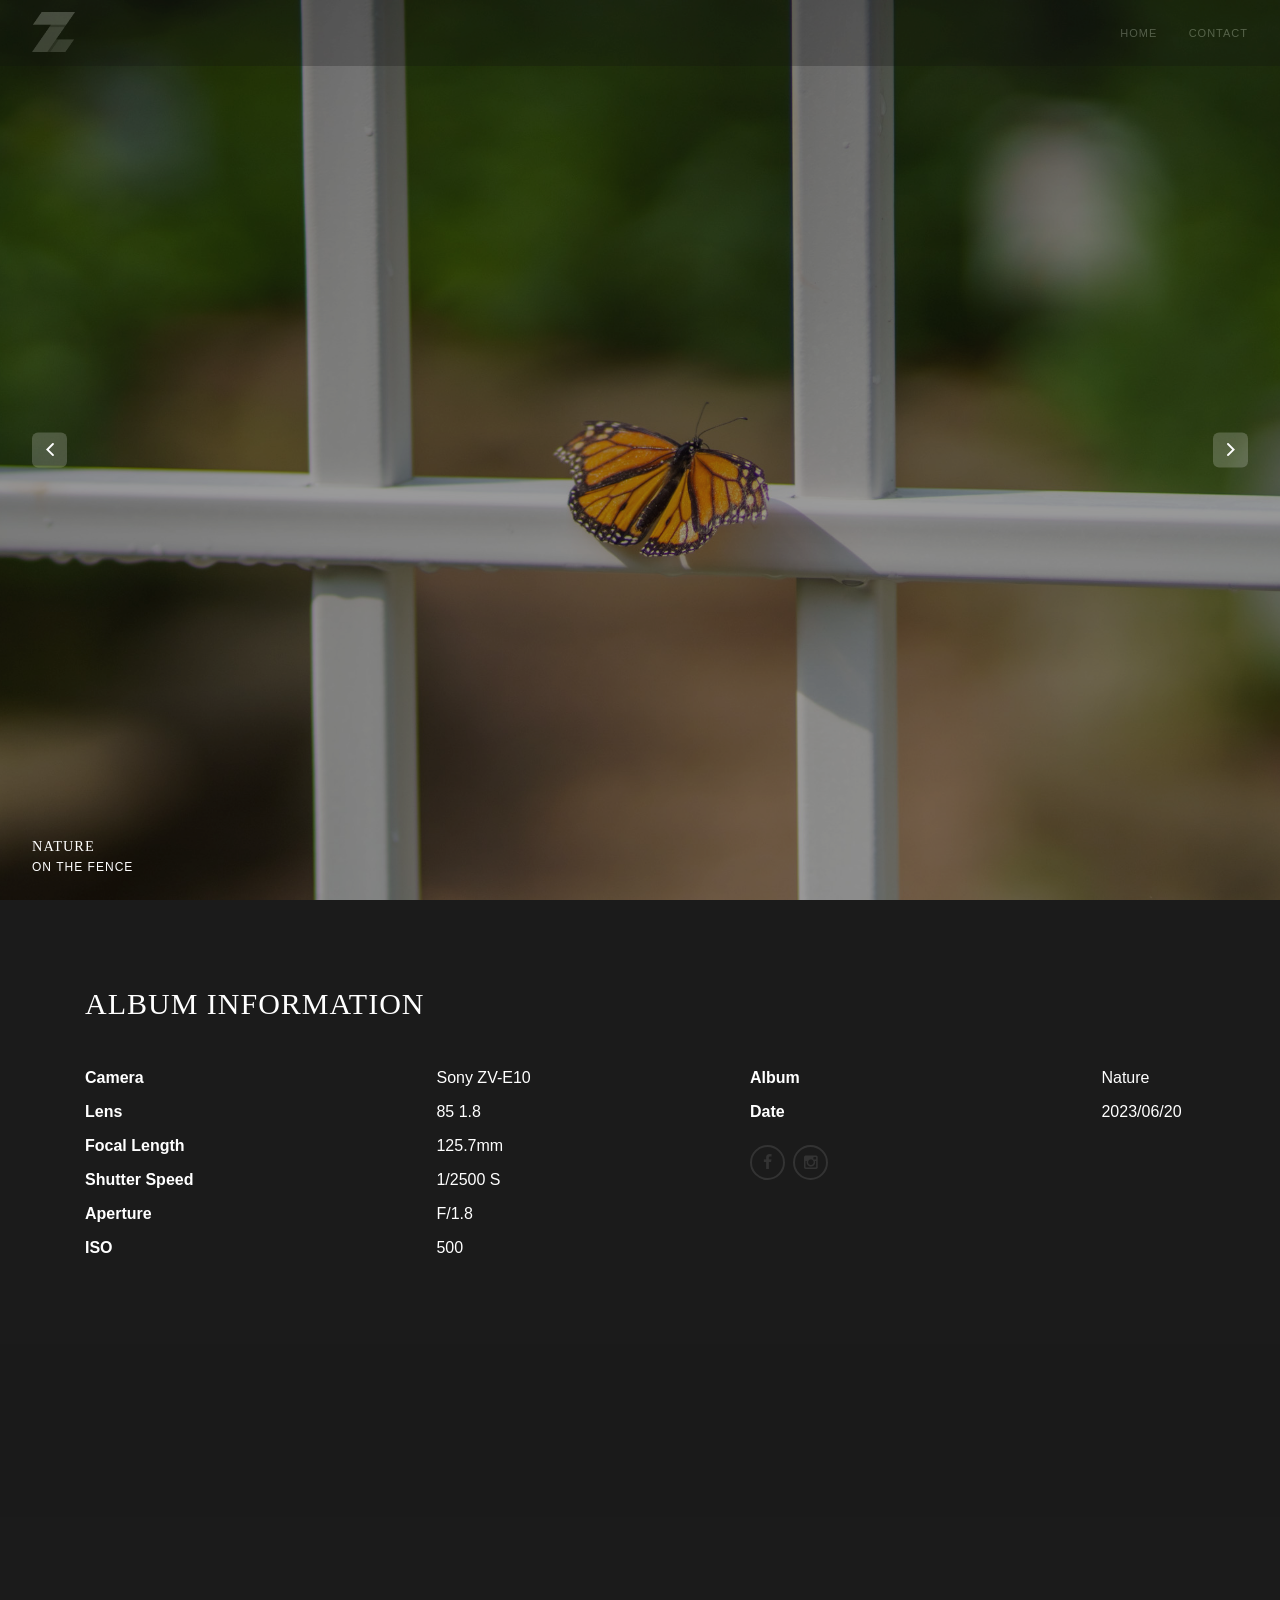
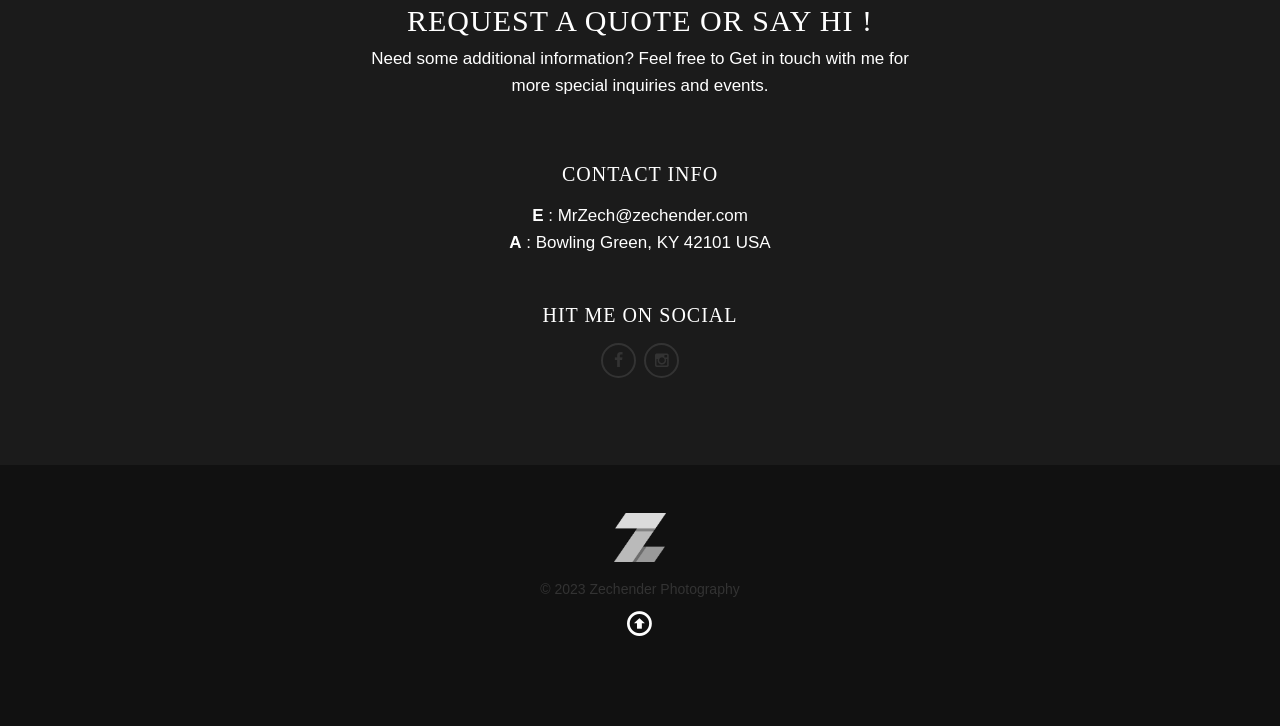
==== commit f730192c: "title" ====
--- a/album 2.html
+++ b/album 2.html
@@ -5,7 +5,8 @@
    <head>
       <!-- Metas -->
       <meta charset="utf-8">
-      <title>Sora - Minimal Photographer Template</title>
+      <title>Zechender Photography</title>
+      <link rel="icon" type="image/png" href="img/logo.png">
       <meta name="description" content="">
       <meta name="viewport" content="width=device-width, initial-scale=1.0">
       <!-- Css -->
